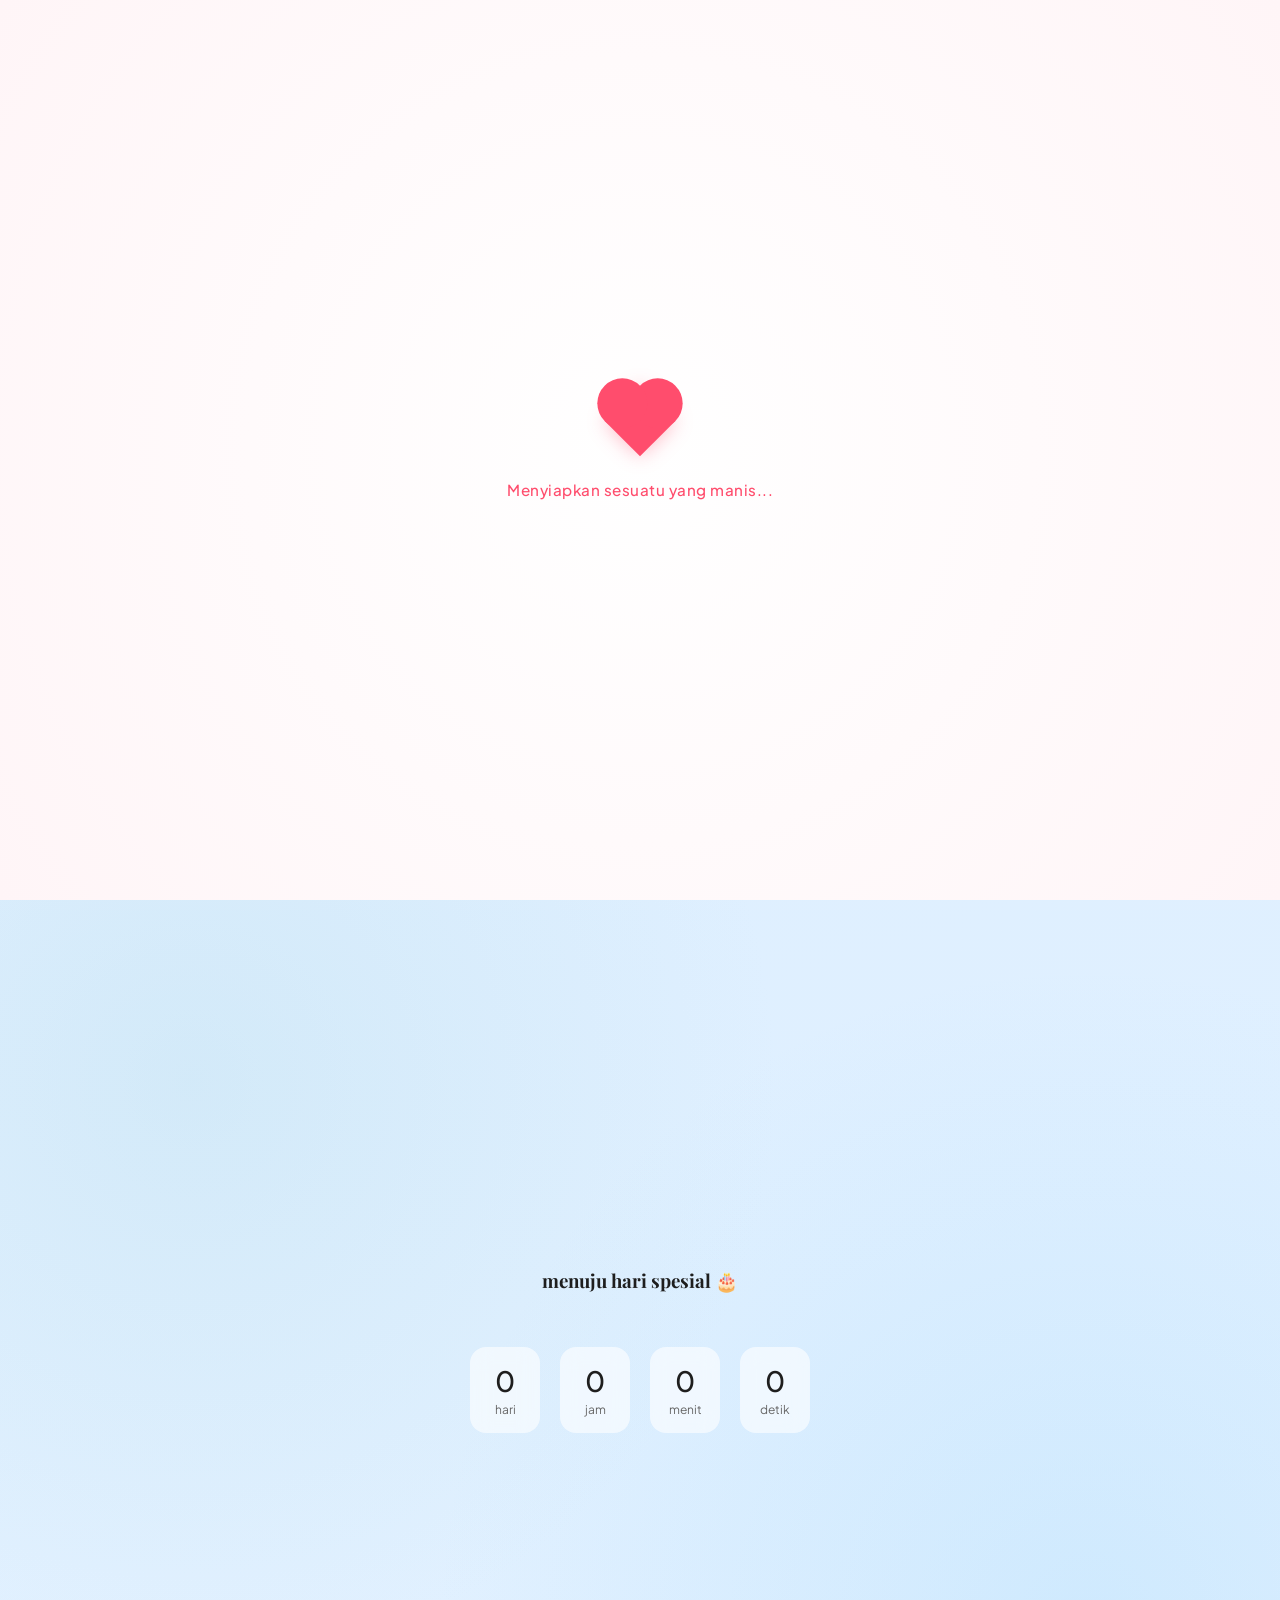
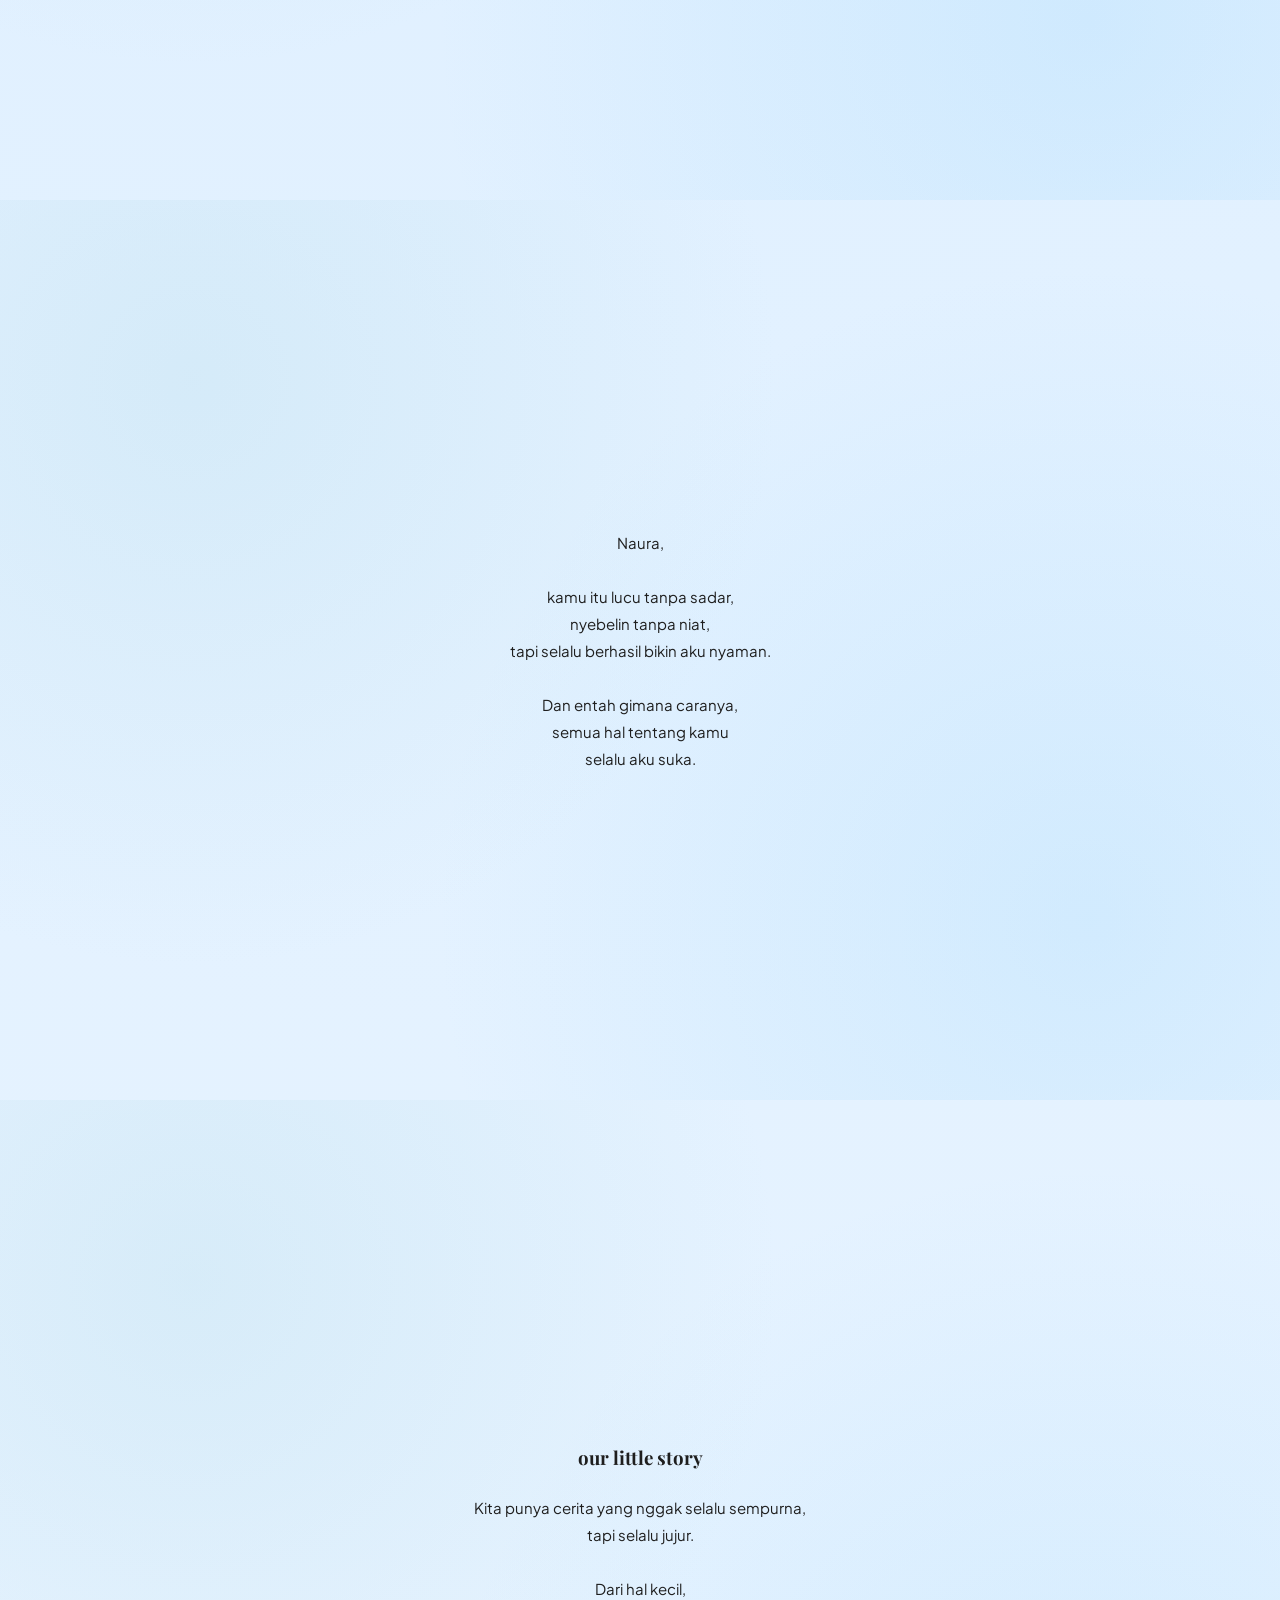
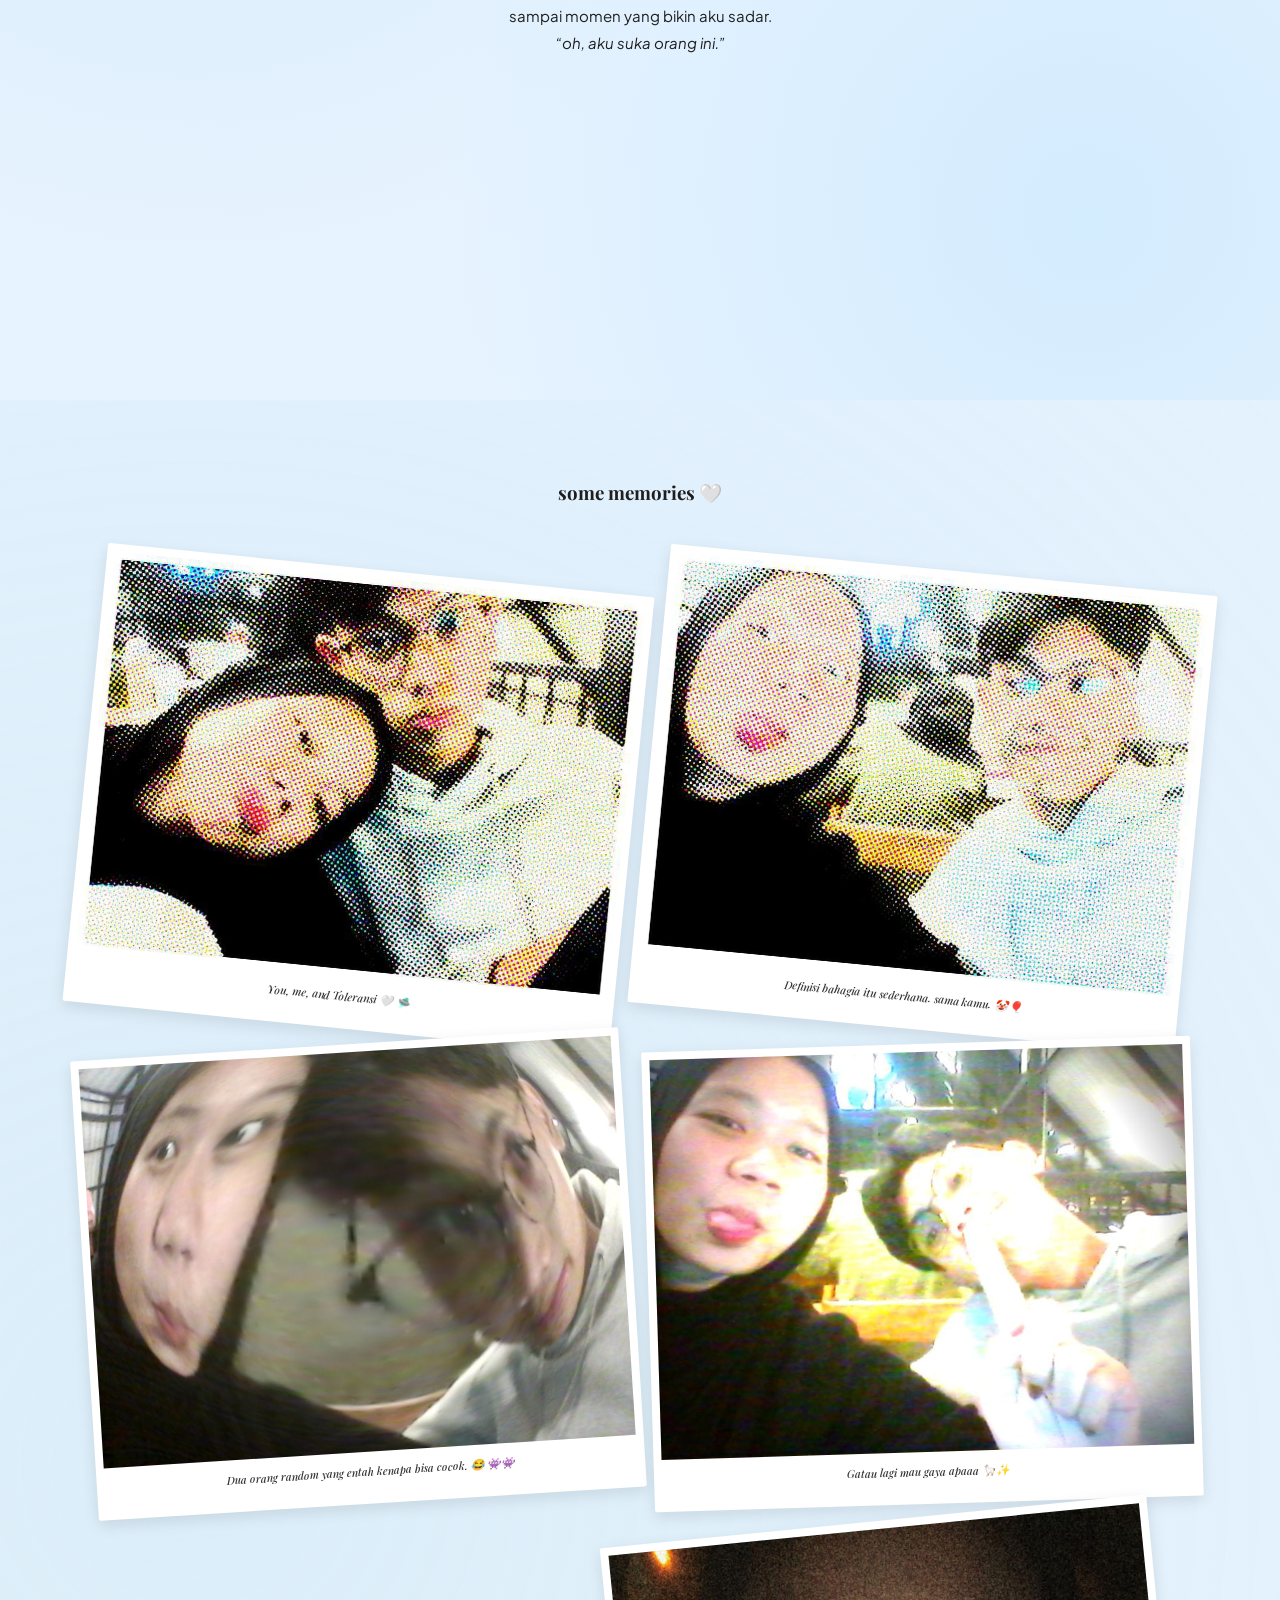
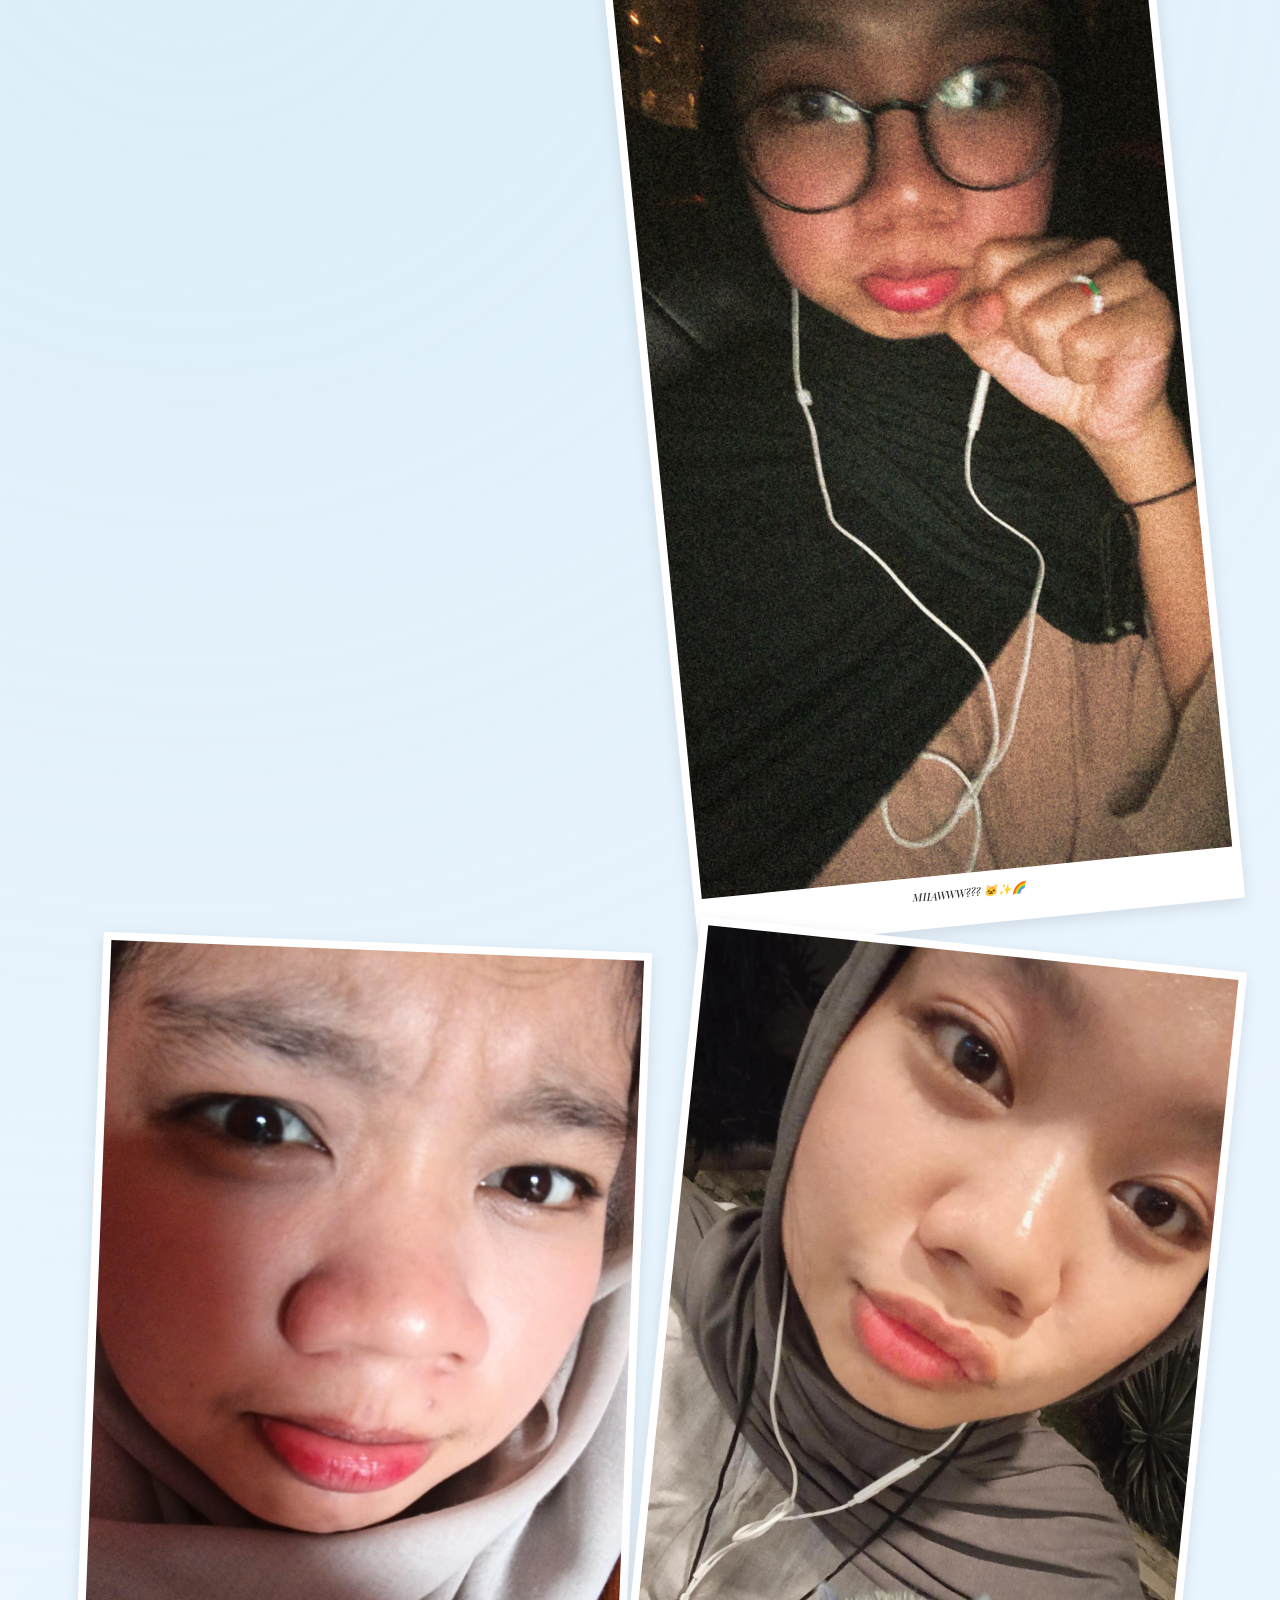
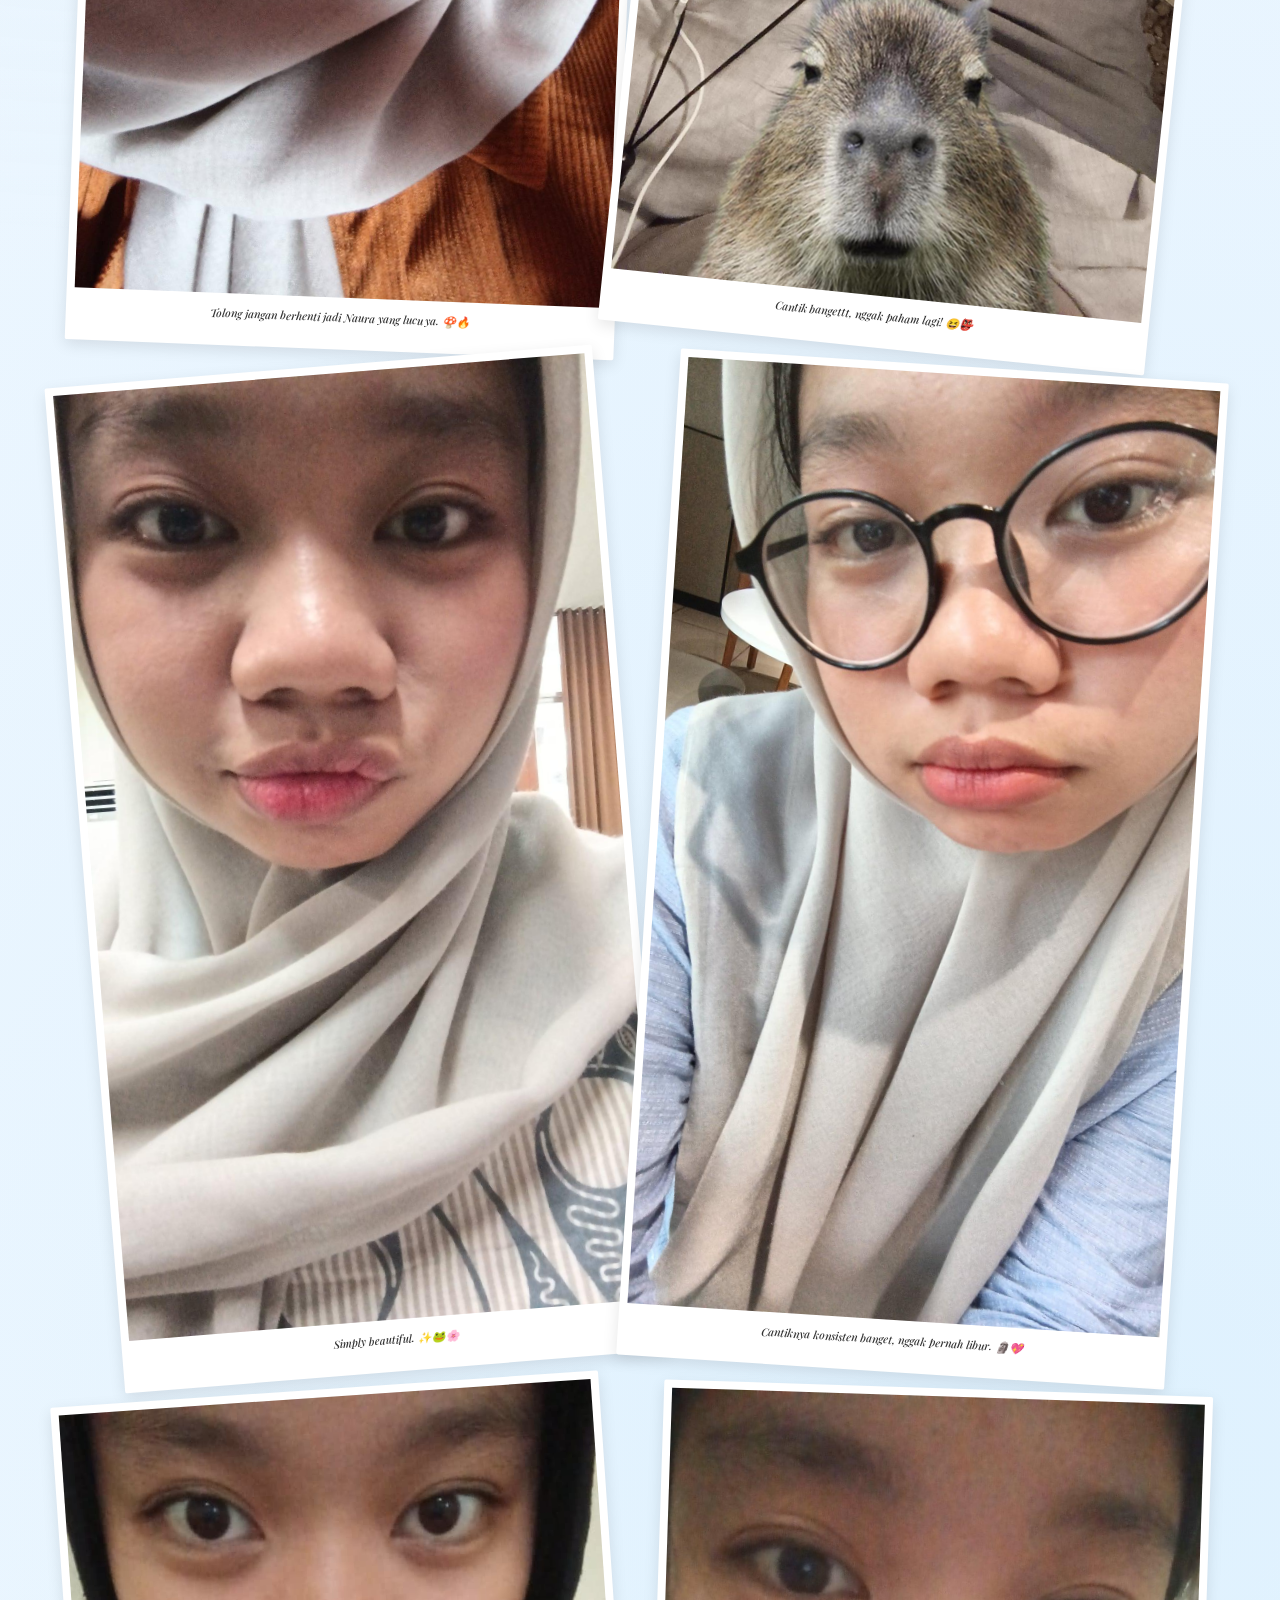
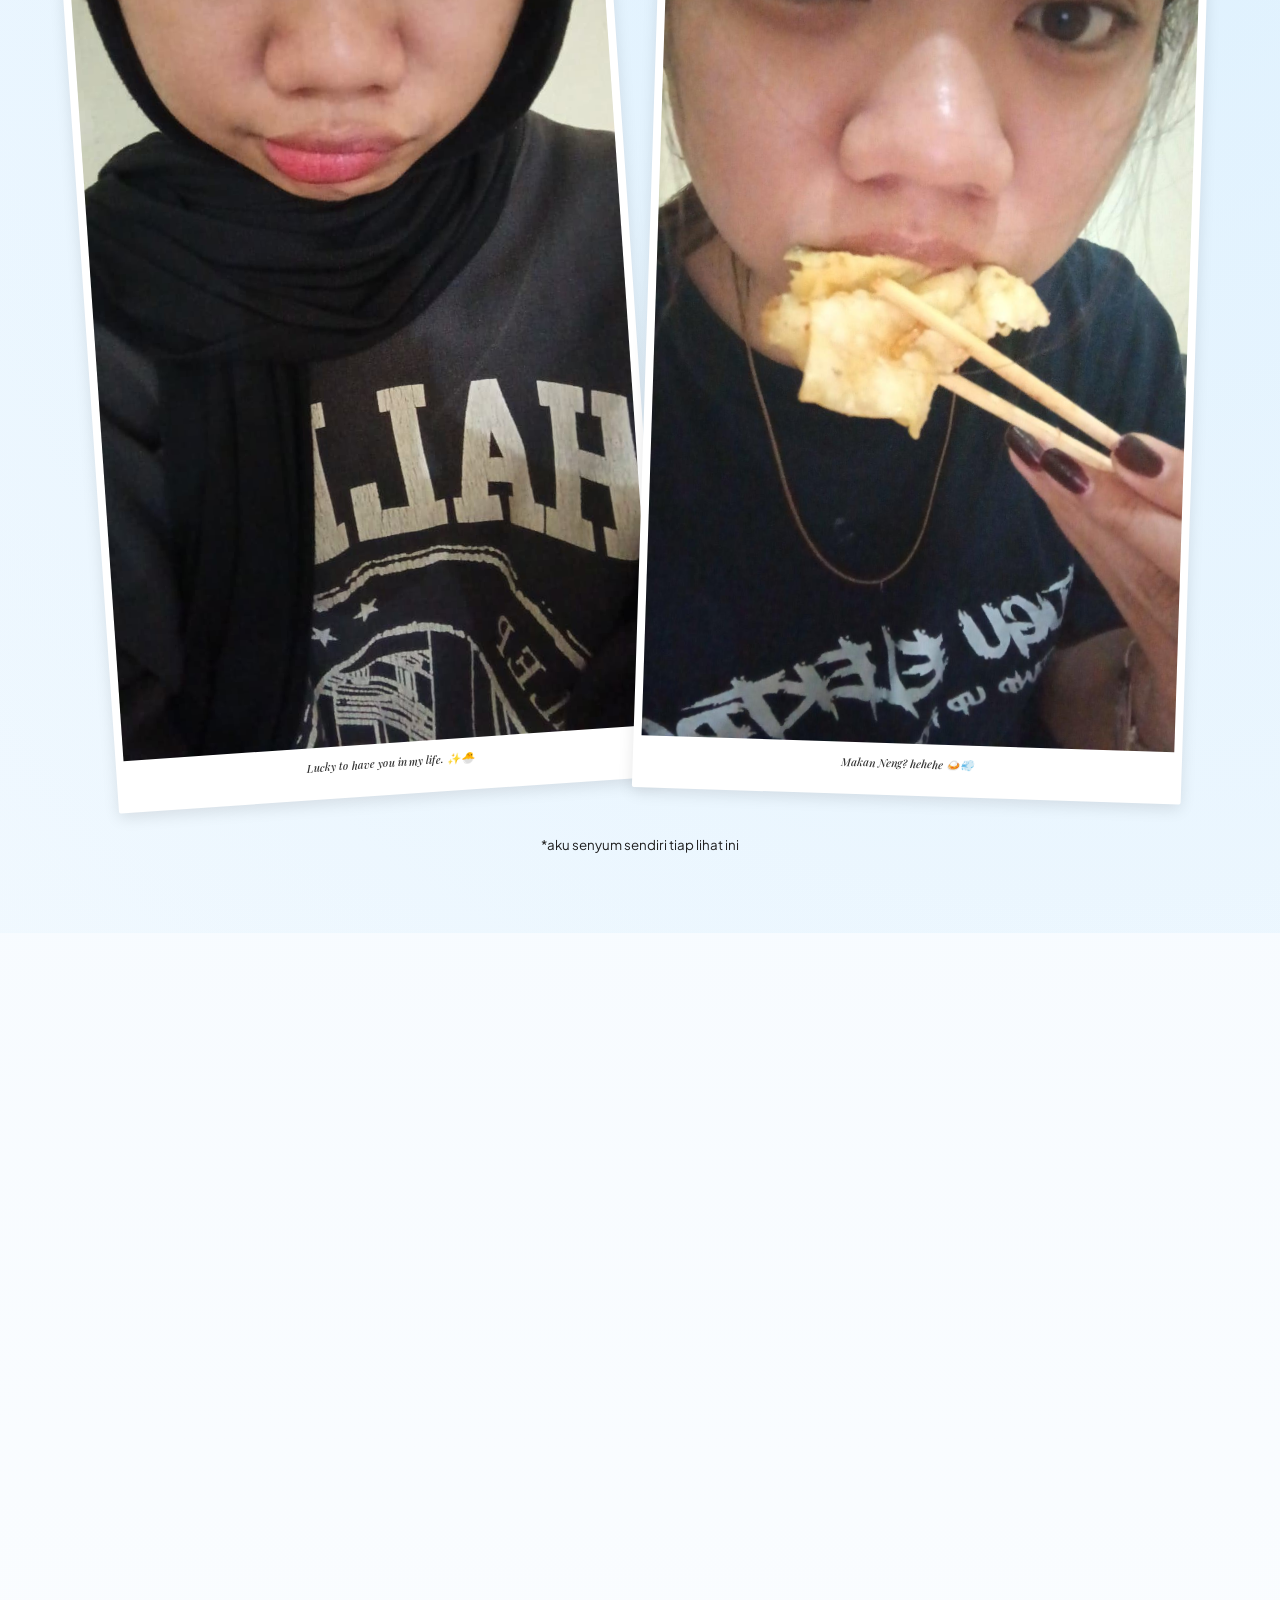
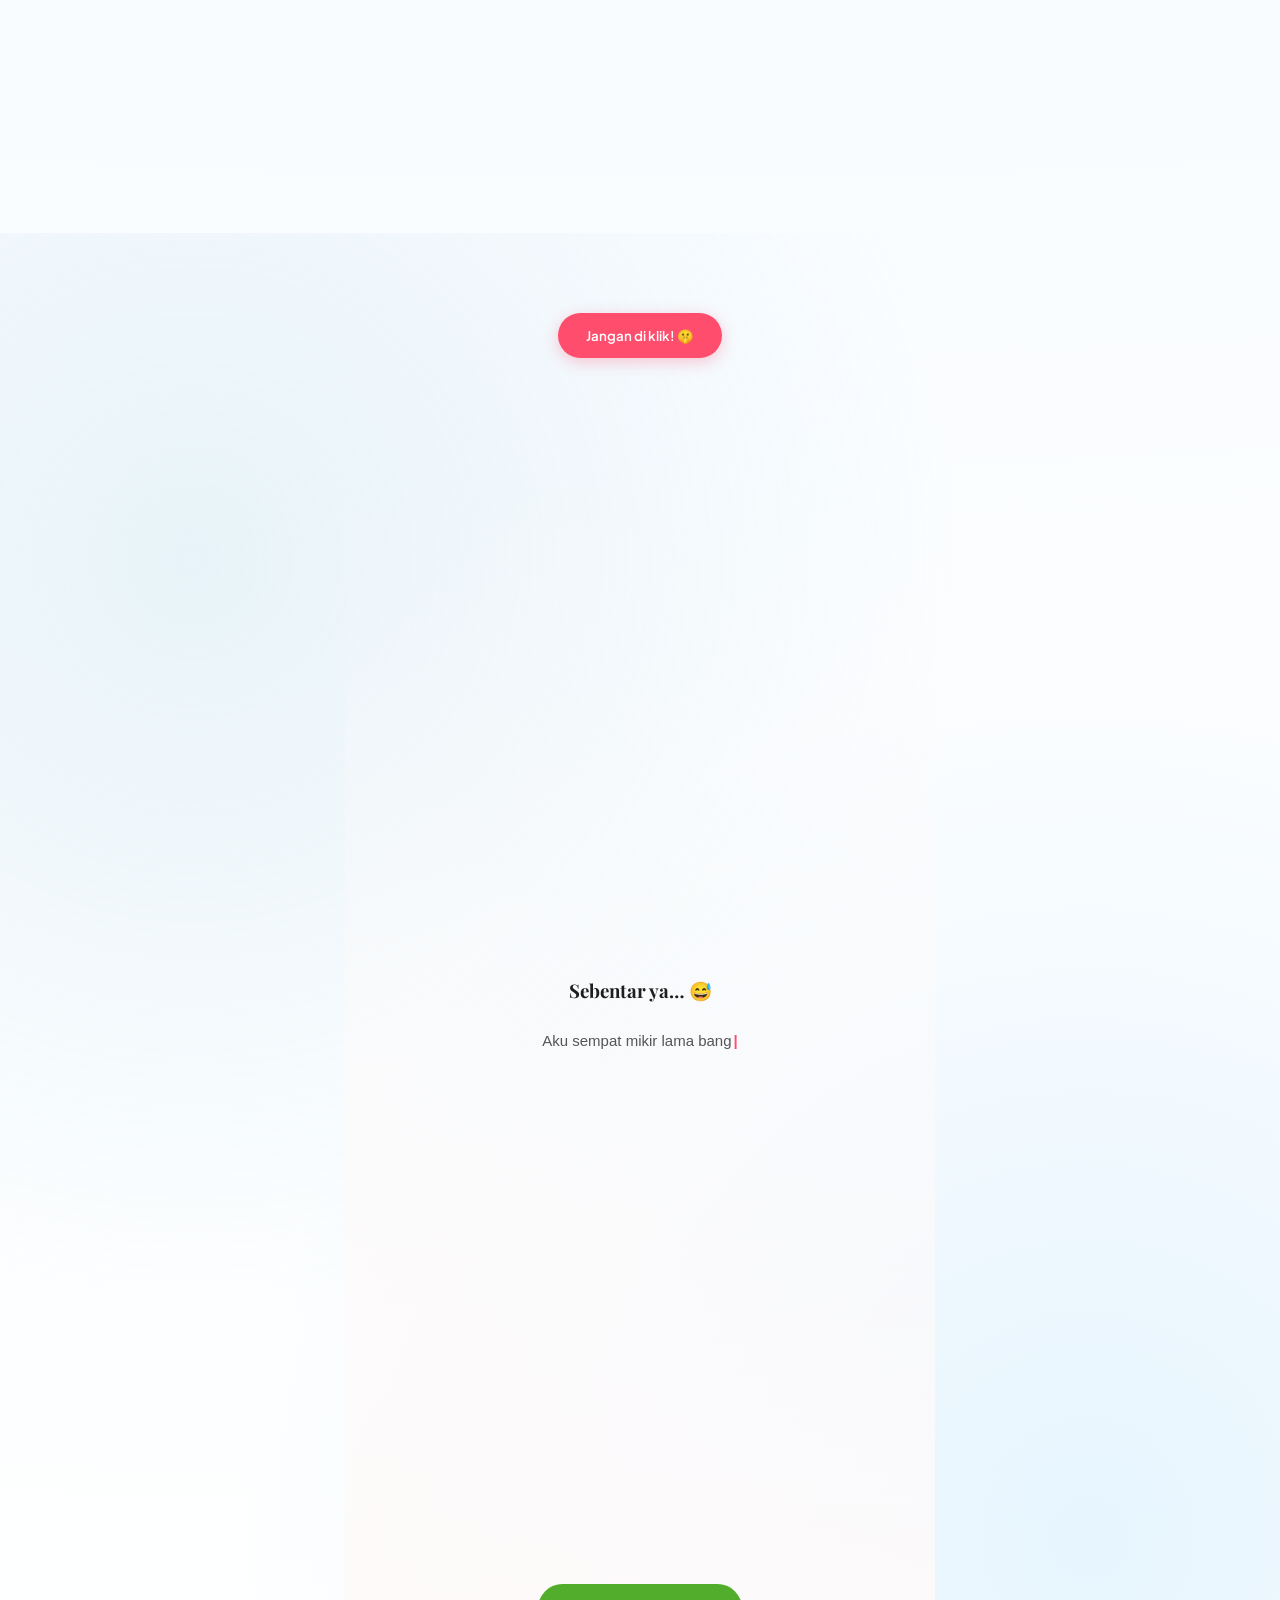
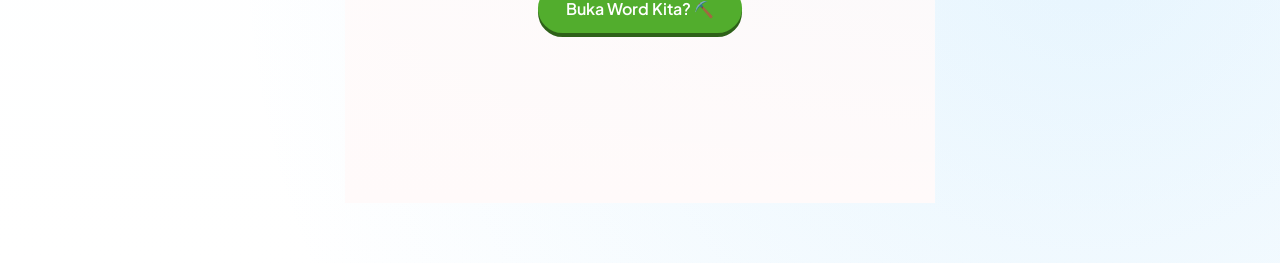
==== index.html @ 945620a3 "fitur tambahan" ====
<!DOCTYPE html>
<html lang="id">
<head>
  <meta charset="UTF-8">
  <meta name="viewport" content="width=device-width, initial-scale=1.0">
  <title>Ini apa Yahhh</title>
  
  <link href="https://fonts.googleapis.com/css2?family=Playfair+Display:wght@500;700&family=Plus+Jakarta+Sans:wght@300;400;500&display=swap" rel="stylesheet">
  
  <link rel="stylesheet" href="style.css">
</head>
<body>

<div id="loader">
  <div class="loader-content">
    <div class="heart-loader"></div>
    <p>Menyiapkan sesuatu yang manis...</p>
  </div>
</div>

  <button id="themeToggle" aria-label="Toggle Dark Mode">🌙</button>

  <div class="floating-bubbles"></div>
  <div class="floating-hearts"></div>

  <section class="section hero fade-up">
    <h1 class="fade-slide">Happy Birthday</h1>
    <h2 class="fade-slide">my favorite person 🎂</h2>
    <button id="startBtn">klik duluu yaa 🐱</button>
  </section>

  <section class="section fade-up">
    <h3>menuju hari spesial 🎂</h3>
    <div id="countdown" aria-live="polite">
      <div><span id="days">0</span><small>hari</small></div>
      <div><span id="hours">0</span><small>jam</small></div>
      <div><span id="minutes">0</span><small>menit</small></div>
      <div><span id="seconds">0</span><small>detik</small></div>
    </div>
  </section>

  <section class="section fade-up">
    <p>
      Naura,<br><br>
      kamu itu lucu tanpa sadar,<br>
      nyebelin tanpa niat,<br>
      tapi selalu berhasil bikin aku nyaman.<br><br>
      Dan entah gimana caranya,<br>
      semua hal tentang kamu<br>
      selalu aku suka.
    </p>
  </section>

  <section class="section fade-up">
    <h3>our little story</h3>
    <p>
      Kita punya cerita yang nggak selalu sempurna,<br>
      tapi selalu jujur.<br><br>
      Dari hal kecil,<br>
      sampai momen yang bikin aku sadar. <br>
      <i>“oh, aku suka orang ini.”</i>
    </p>
  </section>

  <section class="section fade-up">
  <h3>some memories 🤍</h3>
  <div class="gallery">
    <div class="polaroid">
      <img src="assets/photos/1.jpg" alt="Memory 1">
      <span>You, me, and Toleransi 🤍 🛸</span>
    </div>
    <div class="polaroid">
      <img src="assets/photos/2.jpg" alt="Memory 2">
      <span>Definisi bahagia itu sederhana. sama kamu. 🤡🎈</span>
    </div>
    <div class="polaroid">
      <img src="assets/photos/3.jpg" alt="Memory 3">
      <span>Dua orang random yang entah kenapa bisa cocok. 😂 👾👾</span>
    </div>
    <div class="polaroid">
      <img src="assets/photos/4.jpg" alt="Memory 4">
      <span>Gatau lagi mau gaya apaaa 🦙✨</span>
    </div>

    <div class="polaroid">
      <img src="assets/photos/5.jpg" alt="Memory 5">
      <span>Favorite person, favorite place. 😆🤍 🦖💨</span>
    </div>
    <div class="polaroid portrait">
      <img src="assets/photos/6.jpg" alt="Memory 6">
      <span>MIIAWWW??? 🐱✨🌈 </span>
    </div>
    <div class="polaroid portrait">
      <img src="assets/photos/7.jpg" alt="Memory 7">
      <span>Tolong jangan berhenti jadi Naura yang lucu ya. 🍄🔥</span>
    </div>
    <div class="polaroid portrait">
      <img src="assets/photos/8.jpg" alt="Memory 8">
      <span>Cantik bangettt, nggak paham lagi! 😆👺</span>
    </div>

    <div class="polaroid portrait">
      <img src="assets/photos/9.jpg" alt="Memory 9">
      <span>Simply beautiful. ✨🐸🌸</span>
    </div>
    <div class="polaroid portrait">
      <img src="assets/photos/10.jpg" alt="Memory 10">
      <span>Cantiknya konsisten banget, nggak pernah libur. 🗿💖</span>
    </div>
    <div class="polaroid portrait">
      <img src="assets/photos/11.jpg" alt="Memory 11">
      <span>Lucky to have you in my life. ✨🐣</span>
    </div>
    <div class="polaroid portrait">
      <img src="assets/photos/12.jpg" alt="Memory 12">
      <span>Makan Neng? hehehe 🍛💨</span>
    </div>
  </div>
  <small>*aku senyum sendiri tiap lihat ini</small>
</section>

  <section class="section fade-up">
    <p>
      Di ulang tahun kamu ini,<br>
      aku cuma mau bilang:<br><br>
      aku bangga sama kamu.<br>
      sama caramu bertahan,<br>
      sama caramu tumbuh.<br><br>
      semoga hari-hari kamu lebih ringan,<br>
      dan aku masih boleh ada di samping kamu.<br><br>
      Selamat ulang tahun, sayang 🤍
    </p>
  </section>

  <section class="section fade-up" style="text-align: center; padding: 60px 20px;">
  
 <button class="surprise">Jangan di klik! 🤫</button>
  
<div id="surpriseText">
    <h2 class="surprise-title">Review Jujur Tentang Kamu 📝</h2>
    
   <div class="rating-card">
    <div class="rating-item">
        <div class="rating-info"><span>Tingkat Kegemasan</span><span>1000%</span></div>
        <div class="rating-bar"><div class="rating-fill" style="--target-width: 100%;"></div></div>
        <small class="rating-status">Melampaui batas kewajaran! ⚠️</small>
    </div>

    <div class="rating-item">
        <div class="rating-info"><span>Lemah Lembut</span><span>95%</span></div>
        <div class="rating-bar"><div class="rating-fill" style="--target-width: 95%;"></div></div>
        <small class="rating-status">Definisi bidadari, tapi kalau marah jadi singa. 🦁</small>
    </div>

    <div class="rating-item">
        <div class="rating-info"><span>Pengertian & Sabar</span><span>100%</span></div>
        <div class="rating-bar"><div class="rating-fill" style="--target-width: 100%;"></div></div>
        <small class="rating-status">Sabar banget ngadepin aku yang random ini.</small>
    </div>

<div class="rating-item">
    <div class="rating-info"><span>Tingkat Nyebelin</span><span>85%</span></div>
    <div class="rating-bar"><div class="rating-fill" style="--target-width: 85%;"></div></div>
    <small class="rating-status">Tingkat nyebelinnya tinggi, tapi herannya tetep sayang. 🙄</small>
</div>

<div class="rating-item">
    <div class="rating-info"><span>Mandiri</span><span>100%</span></div>
    <div class="rating-bar"><div class="rating-fill" style="--target-width: 100%;"></div></div>
    <small class="rating-status">Hebat banget bisa handle banyak hal sendiri, bangga deh!</small>
</div>

    <div class="rating-item">
        <div class="rating-info"><span>Tingkat Absurd</span><span>88%</span></div>
        <div class="rating-bar"><div class="rating-fill" style="--target-width: 88%; background: linear-gradient(to right, #ffd166, #f78c6c);"></div></div>
        <small class="rating-status">Hanya kita yang paham jokes-nya. 👽</small>
    </div>

    <div class="rating-item">
        <div class="rating-info"><span>Sayang Aku ke Kamu</span><span>Unlimited ♾️</span></div>
        <div class="rating-bar"><div class="rating-fill" style="--target-width: 100%; background: #ff4d6d;"></div></div>
        <small class="rating-status">Tidak bisa dihitung pakai rumus matematika apapun.</small>
    </div>
</div>

    <hr style="border: 0; border-top: 1px dashed #ffcad4; margin: 20px 0;">

<ul class="funny-list">
    <li><span>🫠</span> Tiba-tiba random ngirim pap atau video lucu.</li>
    <li><span>😤</span> Kalau lagi fokus sama sesuatu, dunia serasa milik sendiri.</li>
    <li><span>🌙</span> Pendengar yang baik, bahkan untuk ceritaku yang nggak jelas.</li>
    <li><span>🤡</span> Bilang mau tidur, tapi 1 jam kemudian masih kelihatan online.</li>
    <li><span>🎧</span> Sering dengerin lagu yang sama berulang-ulang sampai bosen.</li>
</ul>

    <p class="footer-note">"Data ini divalidasi oleh detak jantungku sendiri."</p>
</div>

<section class="confess" id="confess">
  <div style="height: 350px;"></div>

  <h3>Sebentar ya… 😅</h3>
  
  <p class="confess-text">Aku sempat mikir lama banget, ini mau aku simpan sendiri aja, atau mending aku jujur sekalian sekarang.</p>
  
  <p class="confess-text">Soalnya kalau dipikir-pikir kita tuh lucu. Udah saling sayang, udah saling perhatian setiap hari, tapi kadang aku masih nanya ke diri sendiri…<br><b>“Sebenarnya kita ini apa sih?”</b> 😂</p>
  
  <p class="confess-text">Jujur, aku nyaman banget sama kamu, Naura. Beneran. Dan kenyamanan ini bukan sesuatu yang pengin aku sembunyiin lagi.</p>
  
  <p class="confess-text">Jadi, di hari yang spesial ini, aku cuma mau bilang kalau aku sayang sama kamu. ✨</p>
  
  <p class="confess-text">Aku nggak minta jawaban sekarang kok. Kalau kamu ngerasa hal yang sama, mungkin kita bisa coba buat jalanin ini lebih jelas. Pelan-pelan aja, yang penting kita sama-sama tahu arahnya ke mana.</p>
  
  <p class="confess-text">Tapi kalau pun belum, nggak apa-apa juga. Setidaknya aku udah merasa lega karena akhirnya bisa jujur sama kamu. 😌</p>
  

  <audio id="music" loop preload="auto">
    <source src="assets/music/sempurna.mp3" type="audio/mpeg">
  </audio>

  <a href="minecraft.html" class="surprise" style="background: #52ad2d; box-shadow: 0 4px 0 #2e6119; text-decoration: none;">
  Buka Word Kita? ⛏️
</a>

  <script src="script.js"></script>
</body>
</html>
---- style.css ----
* {
  margin: 0;
  padding: 0;
  box-sizing: border-box;
}

html {
  scroll-behavior: smooth;
}

body {
  font-family: "Plus Jakarta Sans", sans-serif;
  background: radial-gradient(circle at top, #dceeff, #fff);
  color: #1e1e1e;
  text-align: center;
  overflow-x: hidden;
  transition: background 0.6s, color 0.6s;
}

/* ==========================================================================
   SECTIONS & LAYOUT
   ========================================================================== */

.section {
  min-height: 100vh;
  padding: 80px 20px;
  display: flex;
  flex-direction: column;
  justify-content: center;
  align-items: center;
  position: relative;
  overflow: hidden;
}

.section::before {
  content: "";
  position: absolute;
  inset: 0;
  background: 
    radial-gradient(circle at 15% 20%, rgba(173, 216, 230, 0.25), transparent 45%),
    radial-gradient(circle at 85% 80%, rgba(135, 206, 250, 0.2), transparent 50%);
  z-index: 0;
}

.section > * {
  position: relative;
  z-index: 1;
}

/* ==========================================================================
   HERO SECTION
   ========================================================================== */

.hero::before {
  content: "";
  position: absolute;
  inset: 0;
  background: linear-gradient(120deg, #dceeff, #a0d8ff, #fff, #c4e0ff, #dceeff);
  background-size: 200% 200%;
  z-index: -1;
  animation: smoothGradient 30s ease infinite;
}

@keyframes smoothGradient {
  0%   { background-position: 0% 50%; }
  50%  { background-position: 100% 50%; }
  100% { background-position: 0% 50%; }
}

.hero h1 {
  font-family: "Playfair Display", serif;
  font-size: 48px;
  color: #1e1e1e;
}

.hero h2 {
  font-size: 18px;
  margin: 12px 0 40px;
  color: #555;
}

/* ==========================================================================
   BUTTONS
   ========================================================================== */

/* Pastikan #startBtn dan .surprise memiliki gaya yang persis sama */
#startBtn, .surprise {
  display: flex;
  align-items: center;
  justify-content: center;
  margin: 20px auto;
  padding: 14px 28px;
  border: none;
  border-radius: 999px;
  background: #ff4d6d; /* Warna Pink Cerah */
  color: white;
  font-weight: 600;
  cursor: pointer;
  font-family: "Plus Jakarta Sans", sans-serif;
  box-shadow: 0 4px 15px rgba(255, 77, 109, 0.3);
  animation: pulse 2s infinite; /* Efek berdenyut */
  transition: transform 0.3s cubic-bezier(0.34, 1.56, 0.64, 1),
              box-shadow 0.3s ease, 
              background 0.3s ease;
}

#startBtn:hover, .surprise:hover {
  transform: translateY(-3px) scale(1.05);
  background: #ff335c;
  box-shadow: 0 12px 30px rgba(255, 77, 109, 0.4);
}

#startBtn:active, .surprise:active {
  transform: scale(0.96);
}

@keyframes pulse {
  0% { transform: scale(1); box-shadow: 0 4px 15px rgba(255, 77, 109, 0.3); }
  50% { transform: scale(1.05); box-shadow: 0 4px 25px rgba(255, 77, 109, 0.5); }
  100% { transform: scale(1); box-shadow: 0 4px 15px rgba(255, 77, 109, 0.3); }
}

/* Theme Toggle Specific */
#themeToggle {
  position: fixed;
  top: 20px;
  right: 20px;
  z-index: 9999; /* Pastikan di atas segalanya */
  
  /* Ukuran & Bentuk */
  width: 45px;
  height: 45px;
  border-radius: 50%; /* Membuat bulat sempurna */
  
  /* Tampilan */
  display: flex;
  align-items: center;
  justify-content: center;
  font-size: 20px; /* Ukuran icon dikecilkan sedikit */
  border: none;
  cursor: pointer;
  
  /* Warna */
  background: rgba(255, 255, 255, 0.8);
  color: #1e1e1e;
  backdrop-filter: blur(5px); /* Efek kaca */
  box-shadow: 0 4px 12px rgba(0, 0, 0, 0.1);
  
  /* Animasi */
  transition: all 0.4s cubic-bezier(0.4, 0, 0.2, 1);
}

#themeToggle:hover {
  transform: scale(1.1) rotate(15deg);
  background: #ffffff;
  box-shadow: 0 6px 15px rgba(0, 0, 0, 0.15);
}

/* ==========================================================================
   TYPOGRAPHY
   ========================================================================== */

/* Selector umum untuk semua paragraf di web */
p {
  max-width: 620px;
  margin: 0 auto;
  line-height: 1.8;
  font-size: 15px;
}

h3 {
  font-family: "Playfair Display", serif;
  margin-bottom: 24px;
}

#confess {
  padding: 150px 20px;
  margin-top: 100px;
  min-height: 100vh; /* Tambahkan ini agar fokus 1 layar penuh */
  display: flex;
  flex-direction: column;
  justify-content: center;
  background: linear-gradient(to bottom, transparent, #fffafa);
}

.confess-text {
  min-height: 1.5em; 
  visibility: hidden; 
  max-width: 550px; 
  margin: 0 auto 30px auto; 
  line-height: 1.8; 
  font-family: 'Poppins', sans-serif;
  color: #555;
  text-align: center; /* Tambahkan ini agar teks ngetiknya di tengah */
}

.confess-text.type {
  visibility: visible !important;
}

/* Penekanan pada kalimat penting */
.confess-text b {
  color: #ff4d6d;
  font-size: 1.15rem;
  font-weight: 600;
}

/* ==========================================================================
   GALERI & POLAROID (STABLE VERSION)
   ========================================================================== */
.gallery {
  position: relative;
  z-index: 10;
  display: flex;
  flex-wrap: wrap;
  justify-content: center;
  align-items: flex-start;
  gap: 15px;
  padding: 40px 10px;
  width: 100%;
  box-sizing: border-box;
}

.polaroid {
  position: relative;
  z-index: 11;
  width: 45%; 
  min-width: 140px;
  background: #ffffff;
  padding: 8px 8px 25px 8px;
  border-radius: 2px;
  box-shadow: 0 5px 15px rgba(0,0,0,0.1);
  display: flex;
  flex-direction: column;
  cursor: pointer;
  box-sizing: border-box;

  /* Fitur Animasi Awal */
  opacity: 0;
  transform: translateY(30px) rotate(0deg); 
  transition: transform 0.8s cubic-bezier(0.34, 1.56, 0.64, 1), opacity 0.8s ease;
}

.polaroid.show {
  opacity: 1 !important;
  transform: translateY(0) rotate(var(--rotation, 0deg)) !important;
}
.polaroid.show:hover {
  transform: scale(1.1) rotate(0deg) translateY(-15px) !important;
  z-index: 500 !important;
  box-shadow: 0 20px 40px rgba(0,0,0,0.3) !important;
}

.polaroid img {
  width: 100%;
  height: auto;
  display: block;
  object-fit: cover;
  background-color: #f5f5f5;
  aspect-ratio: 4 / 3; /* Default untuk foto 1-5 */
}

/* Khusus Foto 6-12 (Pastikan di HTML: class="polaroid portrait") */
.polaroid.portrait img {
  aspect-ratio: 9 / 16;
  object-position: top;
}

.polaroid span {
  display: block;
  /* Font puitis/tangan */
  font-family: 'Playfair Display', serif; 
  font-style: italic;
  font-weight: 500;
  font-size: 11px;
  line-height: 1.4;
  margin-top: 12px;
  color: #333;
  text-align: center;
  /* Mencegah teks terlalu mepet ke pinggir kertas */
  padding: 0 5px; 
}


/* ==========================================================================
   DARK MODE POLAROID
   ========================================================================== */
body.dark .polaroid {
  background: #f1ece7;
}

body.dark .polaroid span {
  color: #121212;
}
/* ==========================================================================
   COUNTDOWN & SURPRISE
   ========================================================================== */

#countdown {
  display: flex;
  gap: 20px;
  margin-top: 30px;
}

#countdown div {
  background: rgba(255, 255, 255, 0.6);
  backdrop-filter: blur(10px);
  padding: 16px 18px;
  border-radius: 16px;
  min-width: 70px;
}

#countdown span {
  font-size: 28px;
  font-weight: 500;
}

#countdown small {
  display: block;
  font-size: 12px;
  color: #666;
  margin-top: 4px;
}

#surpriseText {
  opacity: 0;
  transform: translateY(20px);
  transition: all 0.8s ease;
  margin-top: 16px;
  pointer-events: none;
}

#surpriseText.show {
  opacity: 1;
  transform: translateY(0);
  pointer-events: auto;
}

/* ==========================================================================
   ANIMATIONS & DECORATIONS
   ========================================================================== */

.floating-hearts, 
.floating-bubbles {
  position: fixed;
  inset: 0;
  pointer-events: none;
  overflow: visible;
  z-index: 50;
}

.heart {
  position: absolute;
  font-size: 14px;
  opacity: 0.35;
  animation: floatUp linear infinite;
  color: #a0d8ff;
}

.bubble {
  position: absolute;
  border-radius: 50%;
  opacity: 0.25;
  background: rgba(173, 216, 230, 0.4);
  animation: floatUp linear infinite;
}

@keyframes floatUp {
  from {
    transform: translateY(110vh) scale(1);
    opacity: 0;
  }
  10% {
    opacity: 0.35;
  }
  to {
    transform: translateY(-10vh) scale(1.2);
    opacity: 0;
  }
}

.section.fade-up {
  opacity: 0;
  transform: translateY(40px);
  transition: opacity 1s ease, transform 1s ease;
}

.section.fade-up.show {
  opacity: 1;
  transform: translateY(0);
}

.fade-slide {
  opacity: 0;
  transform: translateY(30px);
  transition: opacity 1s ease, transform 1s ease;
}

.fade-slide.show {
  opacity: 1;
  transform: translateY(0);
}

/* ==========================================================================
   DARK MODE
   ========================================================================== */

body.dark {
  background: #121212;
  color: #f1ece7;
}

body.dark #themeToggle {
  background: rgba(42, 42, 42, 0.8);
  color: #f1ece7;
  box-shadow: 0 4px 12px rgba(0, 0, 0, 0.5);
}
body.dark .section {
  background: transparent;
}

body.dark p, 
body.dark h1, 
body.dark h2, 
body.dark h3 {
  color: #f1ece7;
}

body.dark small {
  color: #b5b5b5;
}

body.dark .hero::before {
  background: linear-gradient(120deg, #1a1a1a, #2a2a2a, #121212, #2a2a2a, #1a1a1a);
  background-size: 200% 200%;
  animation: smoothGradient 30s ease infinite;
}

body.dark .gallery img {
  filter: brightness(0.9);
}

.lightbox img {
  max-width: 90%; 
  max-height: 85vh; /* Biar foto panjang gak kepotong di bawah layar HP */
  object-fit: contain; /* Biar seluruh foto Naura kelihatan utuh */
  border: 4px solid white; /* Frame putih biar makin estetik */
  box-shadow: 0 0 20px rgba(0,0,0,0.5);
  border-radius: 4px; /* Sudut foto sedikit halus */
}

.lightbox {
  position: fixed;
  top: 0;
  left: 0;
  width: 100%;
  height: 100%;
  background: rgba(0, 0, 0, 0.9); /* Latar belakang hitam transparan */
  display: flex;
  justify-content: center;
  align-items: center;
  z-index: 99999; /* Biar di depan semua elemen hati/gelembung */
}

@keyframes fall {
    0% {
        transform: translateY(0) rotate(0deg);
        opacity: 1;
    }
    100% {
        transform: translateY(110vh) rotate(360deg);
        opacity: 0.5;
    }
}

.falling-emoji {
    position: fixed;
    top: -50px;
    z-index: 9999;
    pointer-events: none;
    user-select: none;
    animation: fall linear forwards;
}

/* ==========================================================================
   SURPRISE SECTION POLISH (RATING & LIST)
   ========================================================================== */

#surpriseText {
    display: none; 
    opacity: 0;
    transition: opacity 1.5s ease;
    padding: 30px 20px;
    max-width: 450px; /* Sedikit lebih ramping agar estetik */
    margin: 40px auto;
    background: rgba(255, 255, 255, 0.8);
    backdrop-filter: blur(10px);
    border-radius: 24px;
    border: 1px solid rgba(255, 133, 161, 0.2);
    box-shadow: 0 20px 40px rgba(0, 0, 0, 0.05);
}

.surprise-title {
    font-family: 'Playfair Display', serif;
    color: #ff4d6d;
    font-size: 1.6rem;
    margin-bottom: 25px;
}

/* Container Rating Progres Bar */
.rating-card {
    text-align: left;
    margin-bottom: 30px;
}

.rating-item {
    margin-bottom: 18px;
}

.rating-info {
    display: flex;
    justify-content: space-between;
    font-size: 0.9rem;
    font-weight: 600;
    color: #444;
    margin-bottom: 6px;
}

.rating-bar {
    background: #eee;
    height: 8px;
    border-radius: 10px;
    overflow: hidden;
}

/* Letakkan di bawah .rating-bar di file CSS kamu */
.rating-status {
    display: block;
    text-align: left;
    font-size: 0.75rem;
    color: #888;
    margin-top: 5px;
    margin-bottom: 10px;
    font-style: italic;
    opacity: 0; /* Mulai dari sembunyi */
    transform: translateX(-10px);
    transition: all 0.8s ease;
}

/* Munculkan status saat container reveal aktif */
#surpriseText.reveal .rating-status {
    opacity: 1;
    transform: translateX(0);
    transition-delay: 1.2s; /* Muncul setelah bar jalan */
}

/* Warna khusus untuk bar Absurd agar beda sendiri */
.rating-item:nth-child(odd) .rating-fill {
    background: linear-gradient(to right, #ff85a1, #ff4d6d);
}

.rating-fill {
    background: linear-gradient(to right, #a0d8ff, #ff85a1);
    height: 100%;
    border-radius: 10px;
    transition: width 2s ease-out; /* Animasi bar jalan */
}

/* List Dosa / Hal Lucu */
.funny-list {
    padding: 0;
    list-style-type: none;
    text-align: left;
}

.funny-list li {
    margin-bottom: 12px;
    padding: 14px 18px;
    background: white;
    border-radius: 16px;
    font-size: 0.9rem;
    color: #555;
    display: flex;
    align-items: center;
    gap: 12px;
    box-shadow: 0 4px 10px rgba(0,0,0,0.02);
    border: 1px solid #fef0f2;
}

.funny-list li span {
    font-size: 1.2rem;
}

.footer-note {
    font-size: 0.8rem;
    color: #999;
    font-style: italic;
    margin-top: 25px;
}

/* ==========================================================================
   STAGGERED ANIMATION (EFEK MUNCUL BERGANTIAN)
   ========================================================================== */

/* State Awal: Sembunyi dan sedikit turun */
.surprise-title, 
.rating-item, 
.funny-list li, 
.footer-note {
    opacity: 0;
    transform: translateY(20px);
    transition: all 0.6s cubic-bezier(0.175, 0.885, 0.32, 1.275);
}

/* State Aktif: Muncul saat class .reveal ditambahkan */
#surpriseText.reveal .surprise-title,
#surpriseText.reveal .rating-item,
#surpriseText.reveal .funny-list li,
#surpriseText.reveal .footer-note {
    opacity: 1;
    transform: translateY(0);
}

/* Atur Jeda Waktu (Delay) untuk 7 poin Rating */
#surpriseText.reveal .surprise-title { transition-delay: 0.2s; }
#surpriseText.reveal .rating-item:nth-child(1) { transition-delay: 0.4s; }
#surpriseText.reveal .rating-item:nth-child(2) { transition-delay: 0.6s; }
#surpriseText.reveal .rating-item:nth-child(3) { transition-delay: 0.8s; }
#surpriseText.reveal .rating-item:nth-child(4) { transition-delay: 1.0s; }
#surpriseText.reveal .rating-item:nth-child(5) { transition-delay: 1.2s; }
#surpriseText.reveal .rating-item:nth-child(6) { transition-delay: 1.4s; }
#surpriseText.reveal .rating-item:nth-child(7) { transition-delay: 1.6s; }

/* Status muncul setelah bar-nya selesai jalan sedikit */
#surpriseText.reveal .rating-status { transition-delay: 1.8s; }

/* Jeda untuk Funny List (List Dosa) */
#surpriseText.reveal .funny-list li:nth-child(1) { transition-delay: 2.1s; }
#surpriseText.reveal .funny-list li:nth-child(2) { transition-delay: 2.3s; }
#surpriseText.reveal .funny-list li:nth-child(3) { transition-delay: 2.5s; }
#surpriseText.reveal .funny-list li:nth-child(4) { transition-delay: 2.7s; }
#surpriseText.reveal .funny-list li:nth-child(5) { transition-delay: 2.9s; }
#surpriseText.reveal .footer-note { transition-delay: 3.3s; }

/* Reset Progress Bar agar jalan dari nol */
.rating-fill {
    width: 0 !important; /* Mulai dari 0 */
    transition: width 2s cubic-bezier(0.1, 0.5, 0.1, 1);
}

#surpriseText.reveal .rating-fill {
    /* Lebar otomatis diambil dari style inline di HTML */
    width: var(--target-width) !important; 
    transition: width 2s cubic-bezier(0.1, 0.5, 0.1, 1);
    transition-delay: 1.1s;
}

#surpriseText, #confess {
    position: relative;
    z-index: 100; /* Lebih tinggi dari floating elements */
}

/* ==========================================================================
   LOADER & MISC FIXES
   ========================================================================== */

/* Efek Menghilang untuk Loader */
#loader.fade-out {
  opacity: 0;
  visibility: hidden;
  transition: opacity 0.8s ease, visibility 0.8s;
}

/* Pastikan polaroid benar-benar muncul saat class .show aktif */
.polaroid.show {
  opacity: 1 !important;
  transform: translateY(0) rotate(var(--rotation, 0deg)) !important;
}

/* Memastikan elemen lightbox berada di lapisan paling atas */
.lightbox {
  z-index: 100000;
}

#loader {
  position: fixed;
  inset: 0;
  width: 100%;
  height: 100vh;
  /* Background gradient lembut agar tidak kaku */
  background: radial-gradient(circle, #ffffff, #fff5f7); 
  display: flex;
  justify-content: center;
  align-items: center;
  z-index: 999999;
  /* Transisi menghilang yang lebih halus */
  transition: all 1s cubic-bezier(0.65, 0, 0.35, 1);
}

.loader-content {
  display: flex;
  flex-direction: column;
  align-items: center;
}

.heart-loader {
  width: 50px;
  height: 50px;
  background-color: #ff4d6d;
  position: relative;
  transform: rotate(45deg);
  animation: pulse-loader 1.2s infinite ease-in-out;
  box-shadow: 0 0 20px rgba(255, 77, 109, 0.4);
}

.heart-loader::before, .heart-loader::after {
  content: "";
  width: 50px;
  height: 50px;
  background-color: #ff4d6d;
  border-radius: 50%;
  position: absolute;
}

.heart-loader::before { top: -25px; left: 0; }
.heart-loader::after { left: -25px; top: 0; }

#loader p {
  margin-top: 30px;
  font-family: 'Plus Jakarta Sans', sans-serif;
  font-size: 0.95rem;
  color: #ff4d6d;
  font-weight: 500;
  letter-spacing: 0.5px;
  /* Efek transisi saat teks berganti */
  transition: opacity 0.5s ease;
}

/* Efek zoom-out saat loading selesai */
#loader.fade-out {
  opacity: 0;
  transform: scale(1.1);
  visibility: hidden;
}

@keyframes pulse-loader {
  0% { transform: rotate(45deg) scale(0.8); }
  50% { transform: rotate(45deg) scale(1.1); }
  100% { transform: rotate(45deg) scale(0.8); }
}

/* Efek Cursor Berkedip */
.type::after {
  content: "|";
  margin-left: 2px;
  color: #ff4d6d;
  font-weight: bold;
  animation: blink 0.8s step-end infinite;
}

@keyframes blink {
  from, to { opacity: 1; }
  50% { opacity: 0; }
}

/* Hilangkan cursor saat ngetik selesai */
.confess-text:not(.type)::after {
  display: none;
}
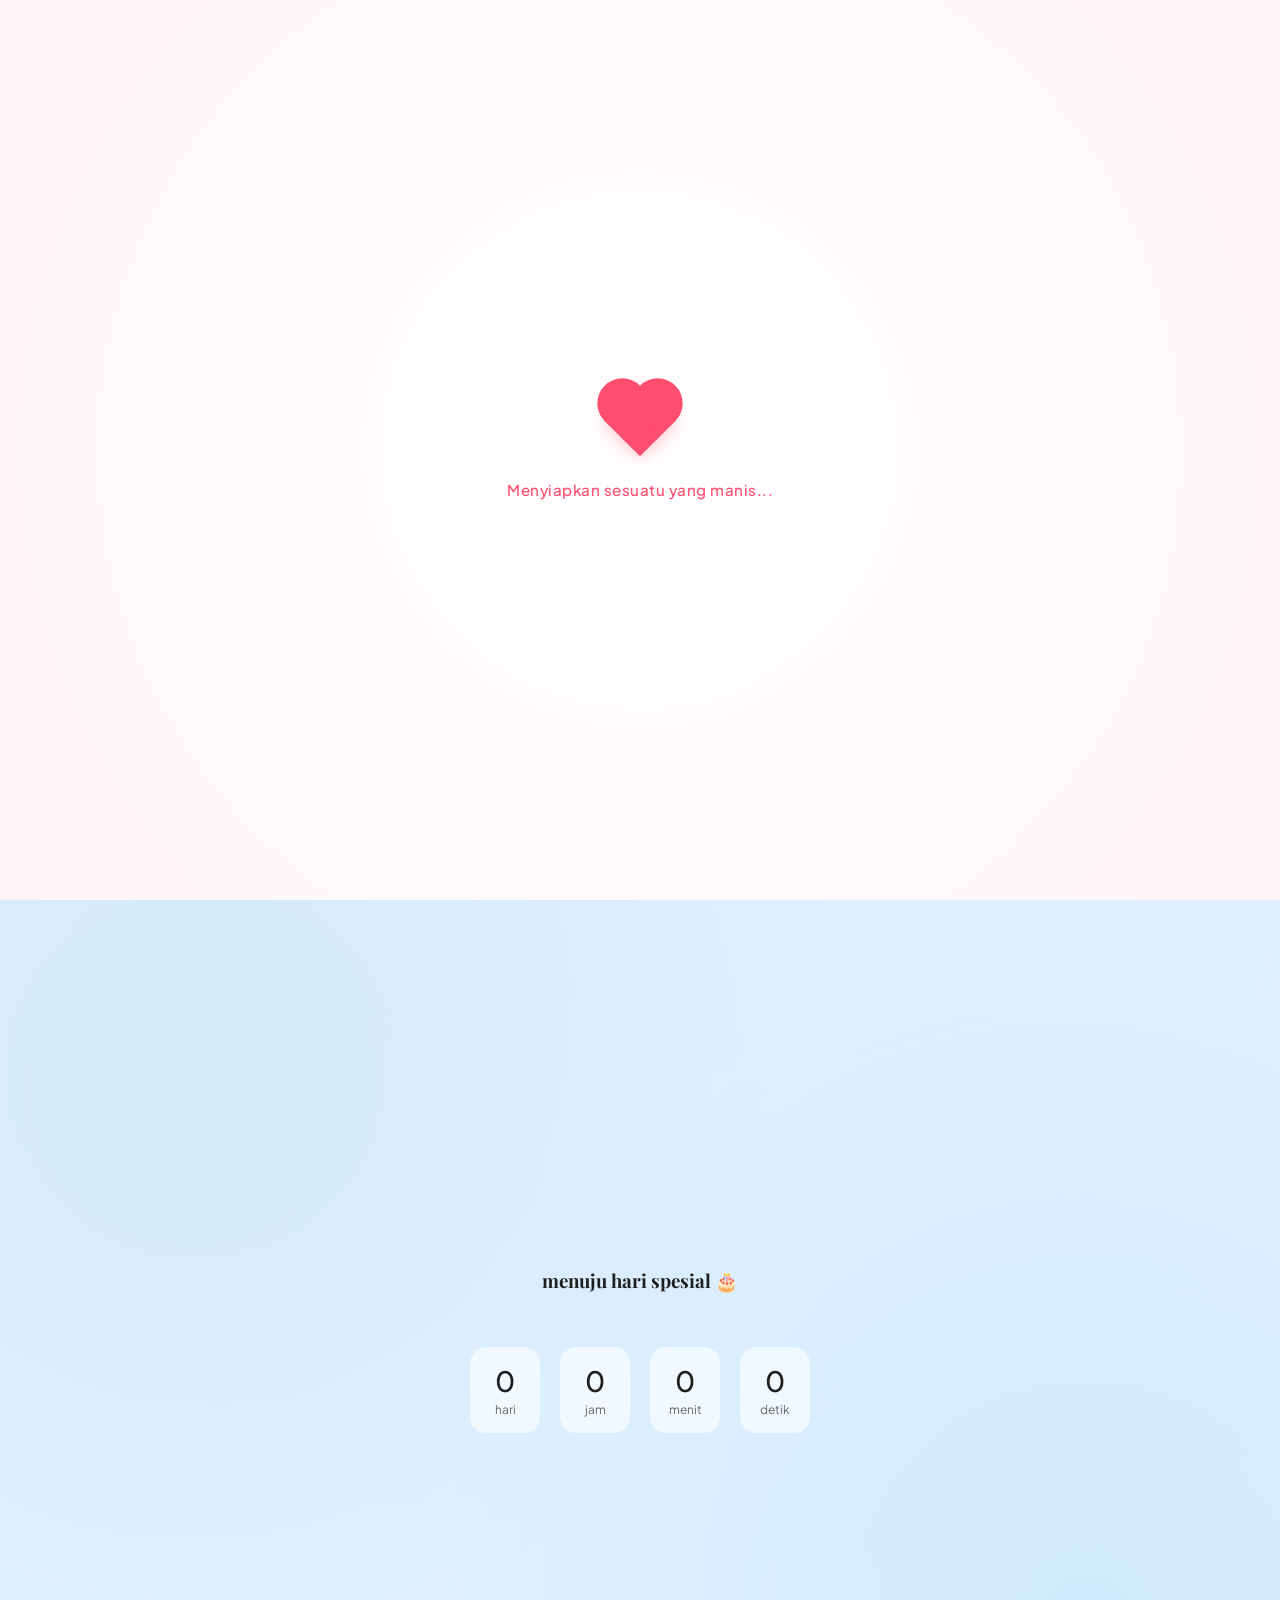
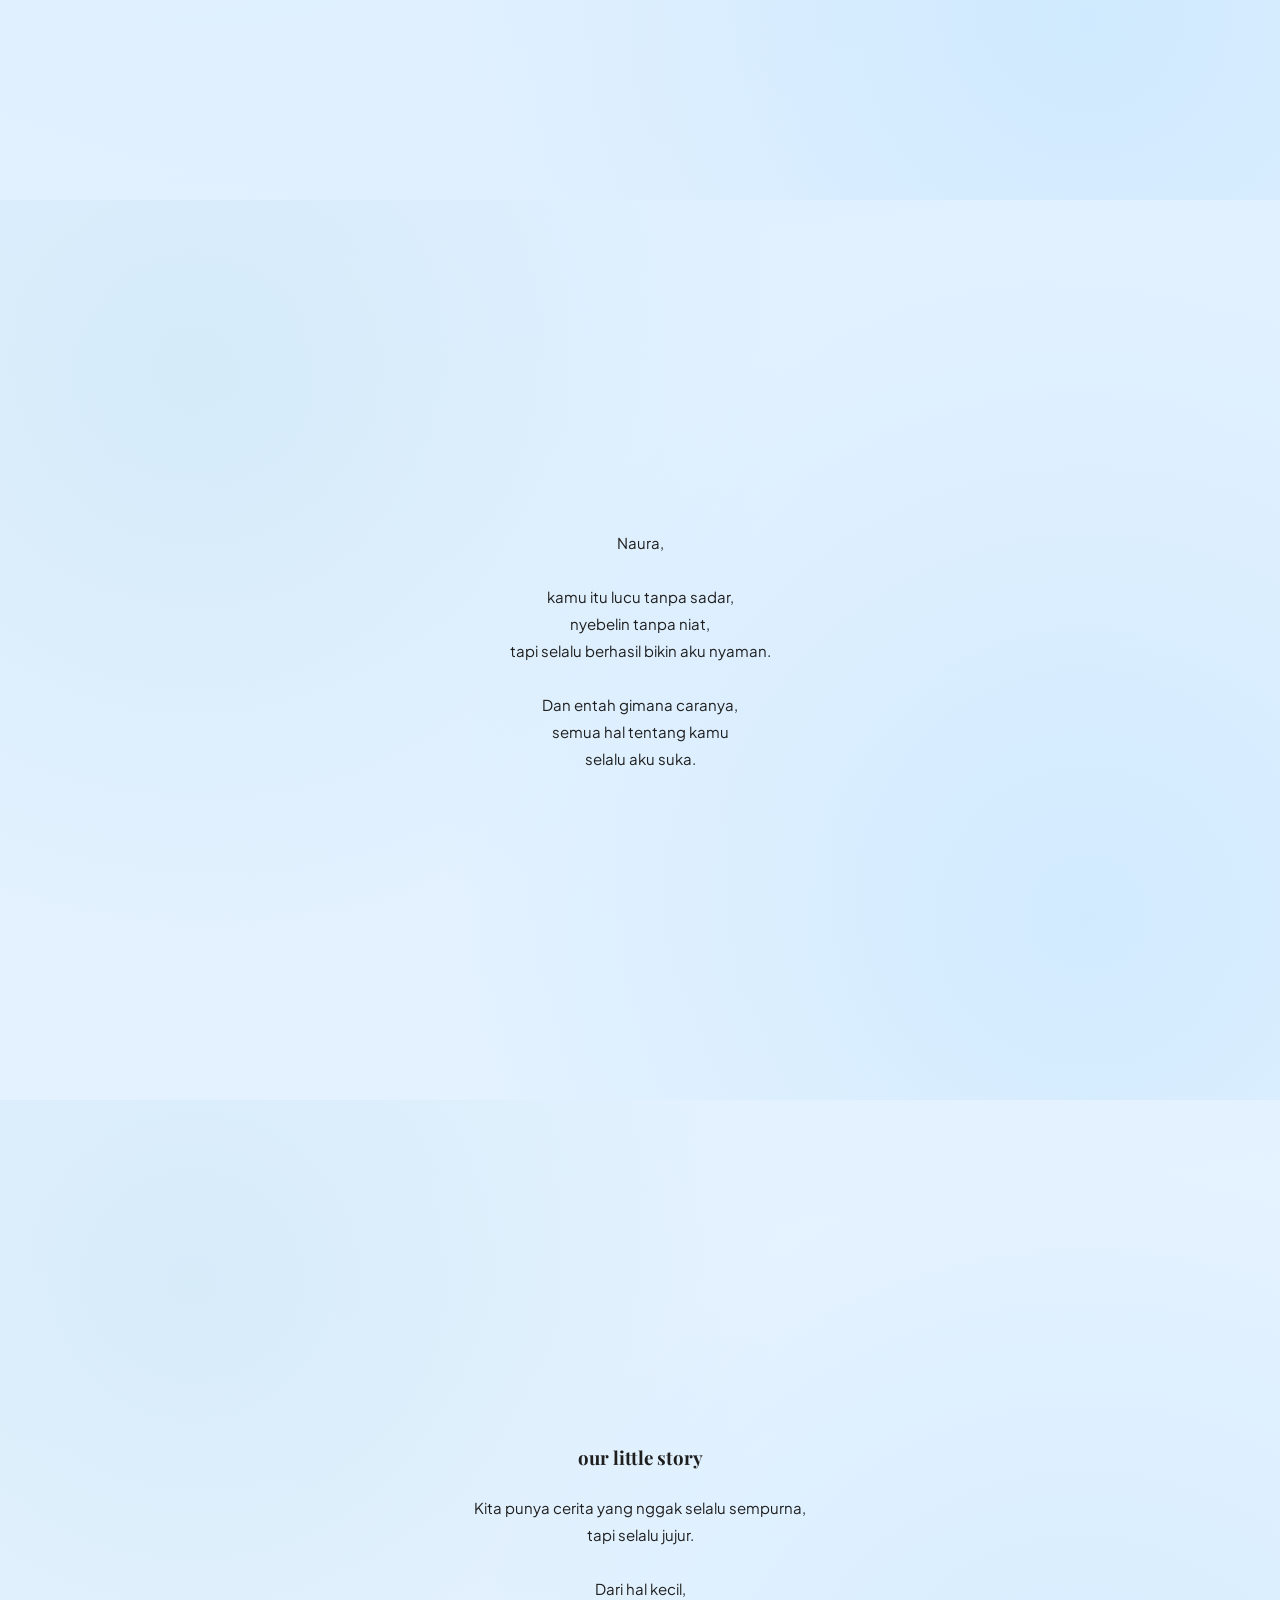
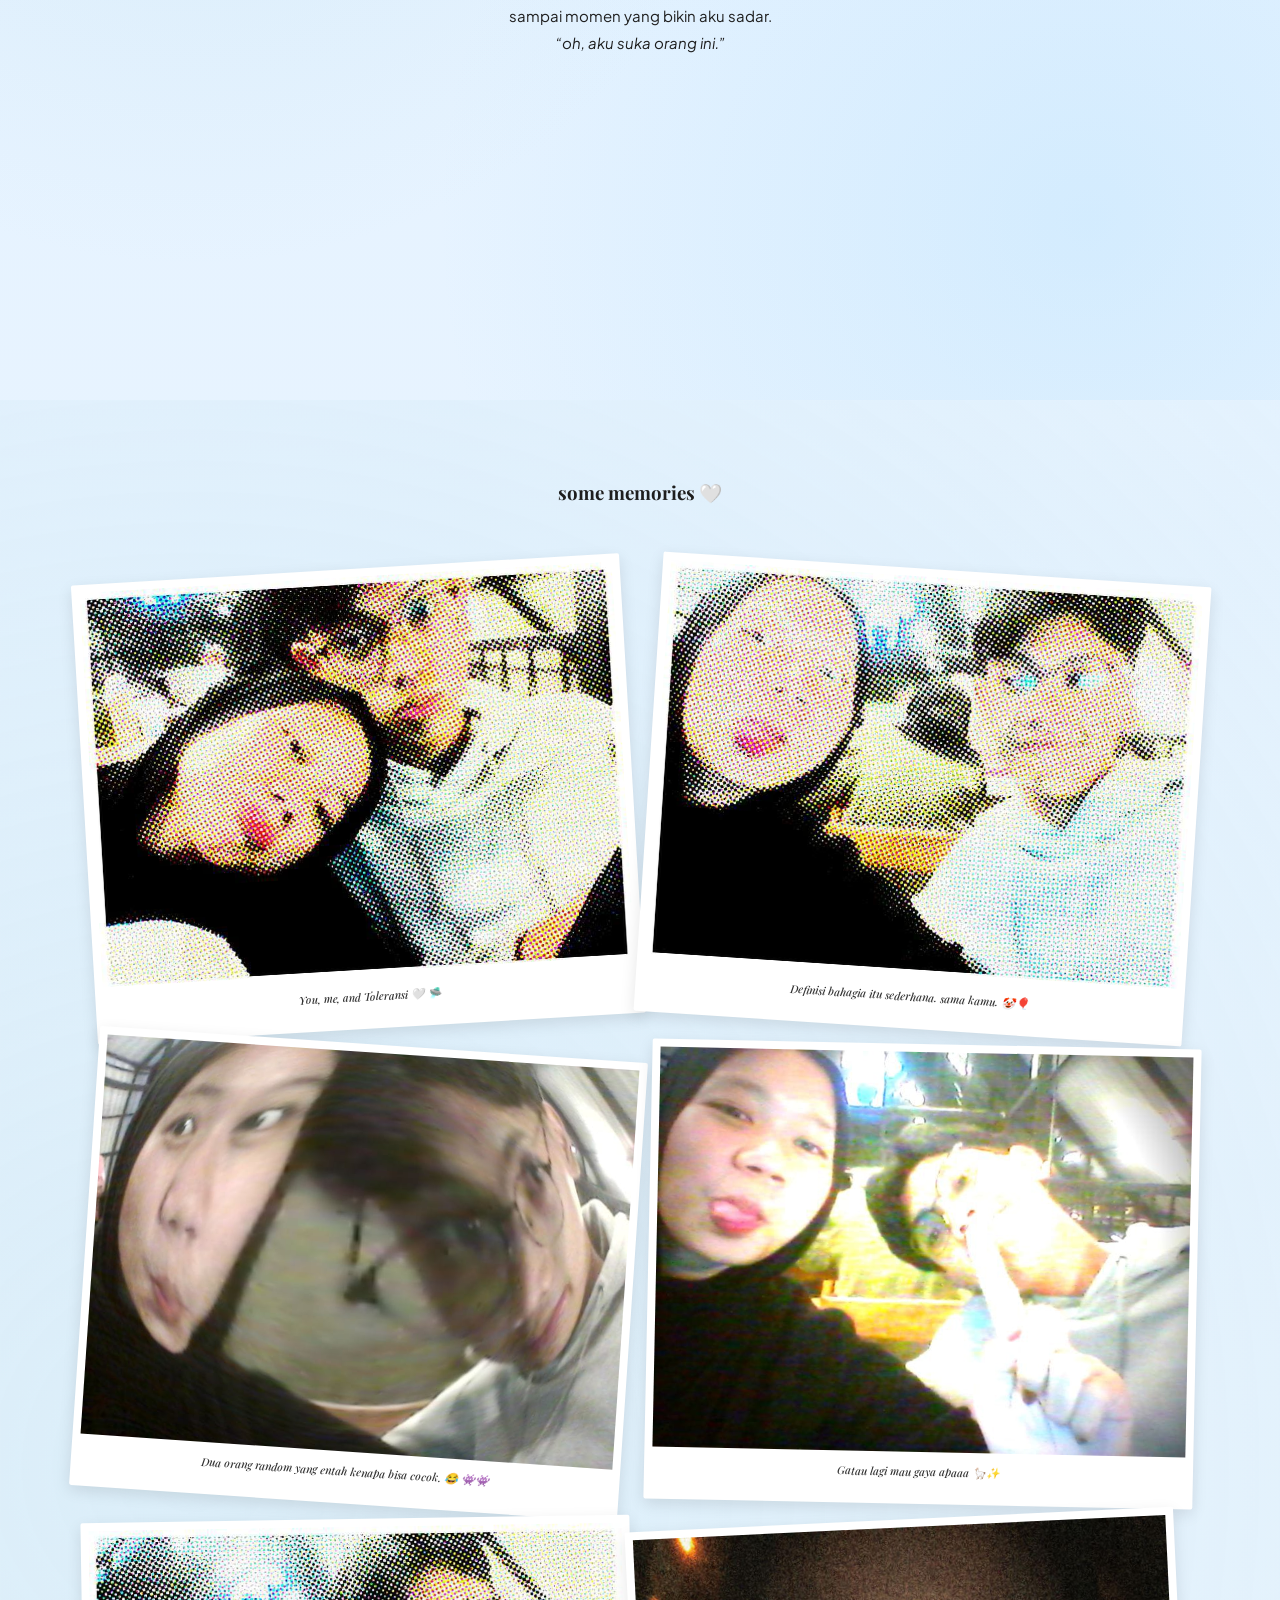
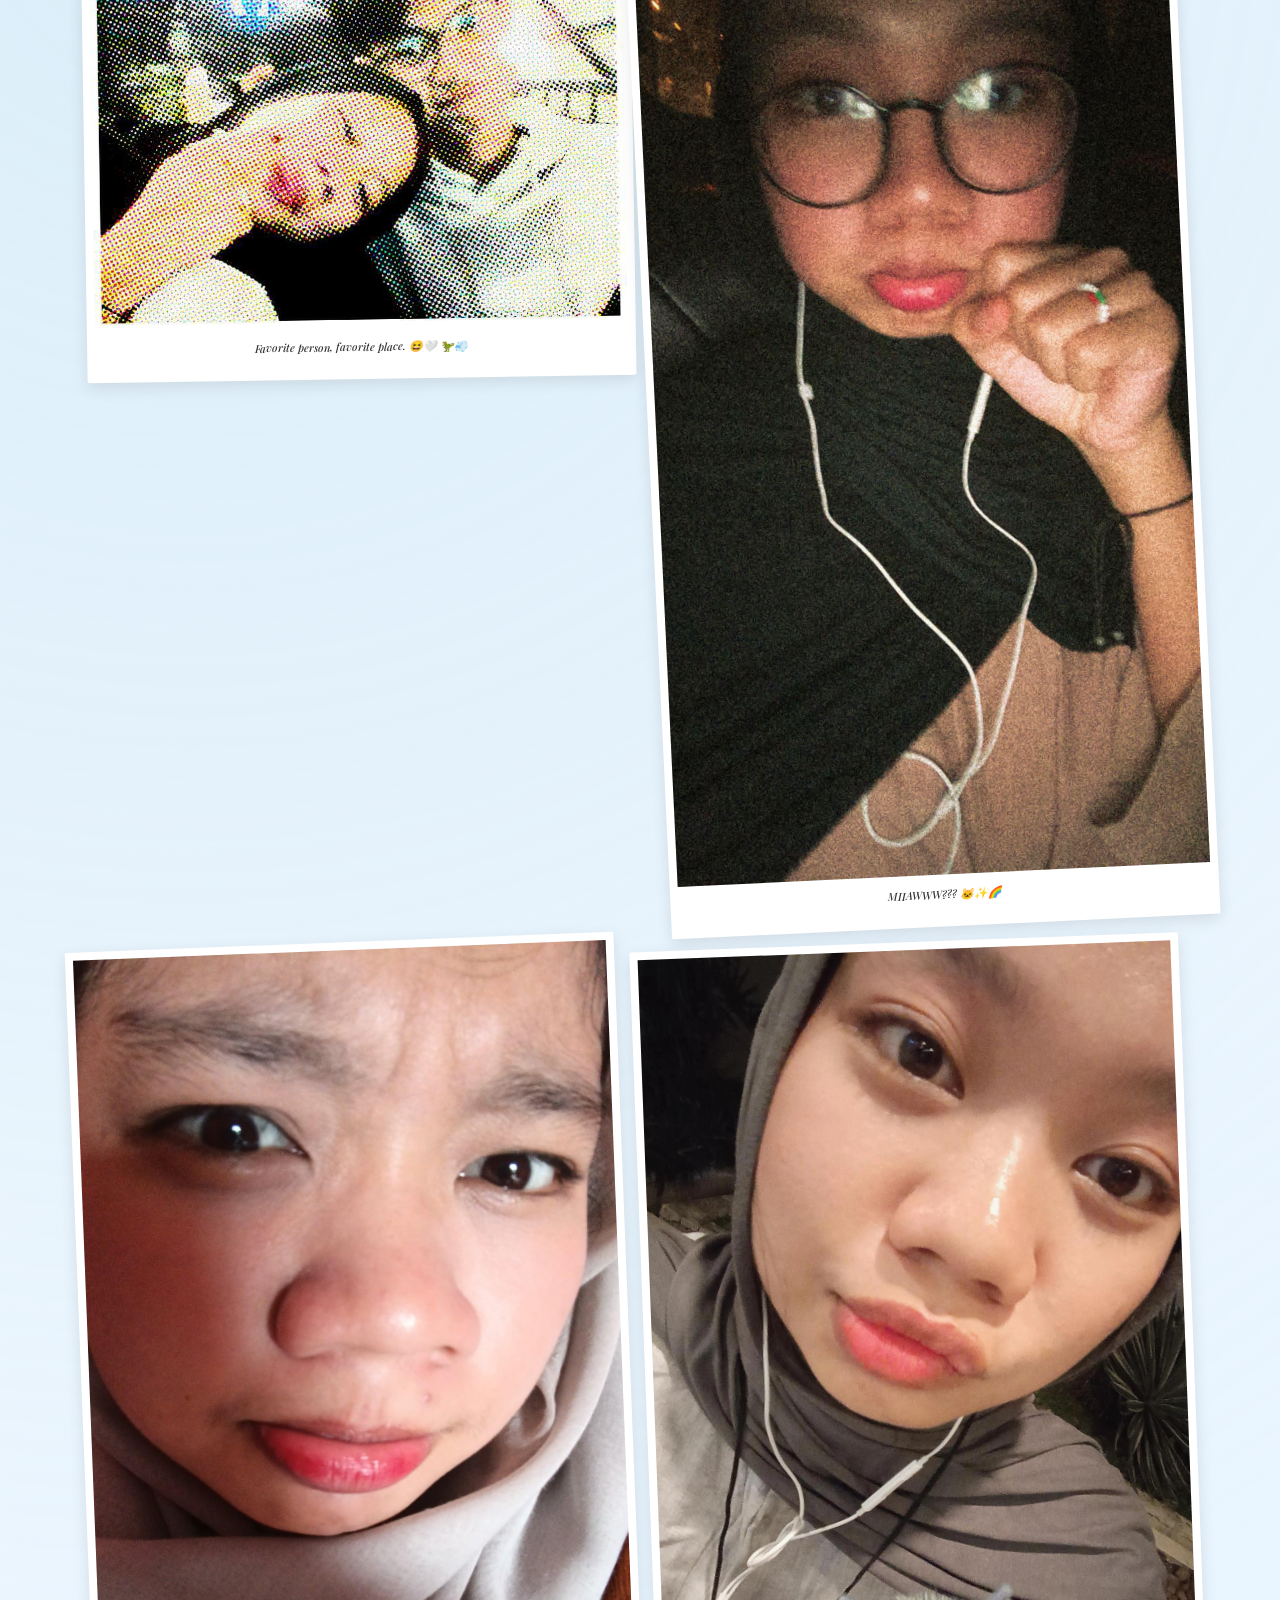
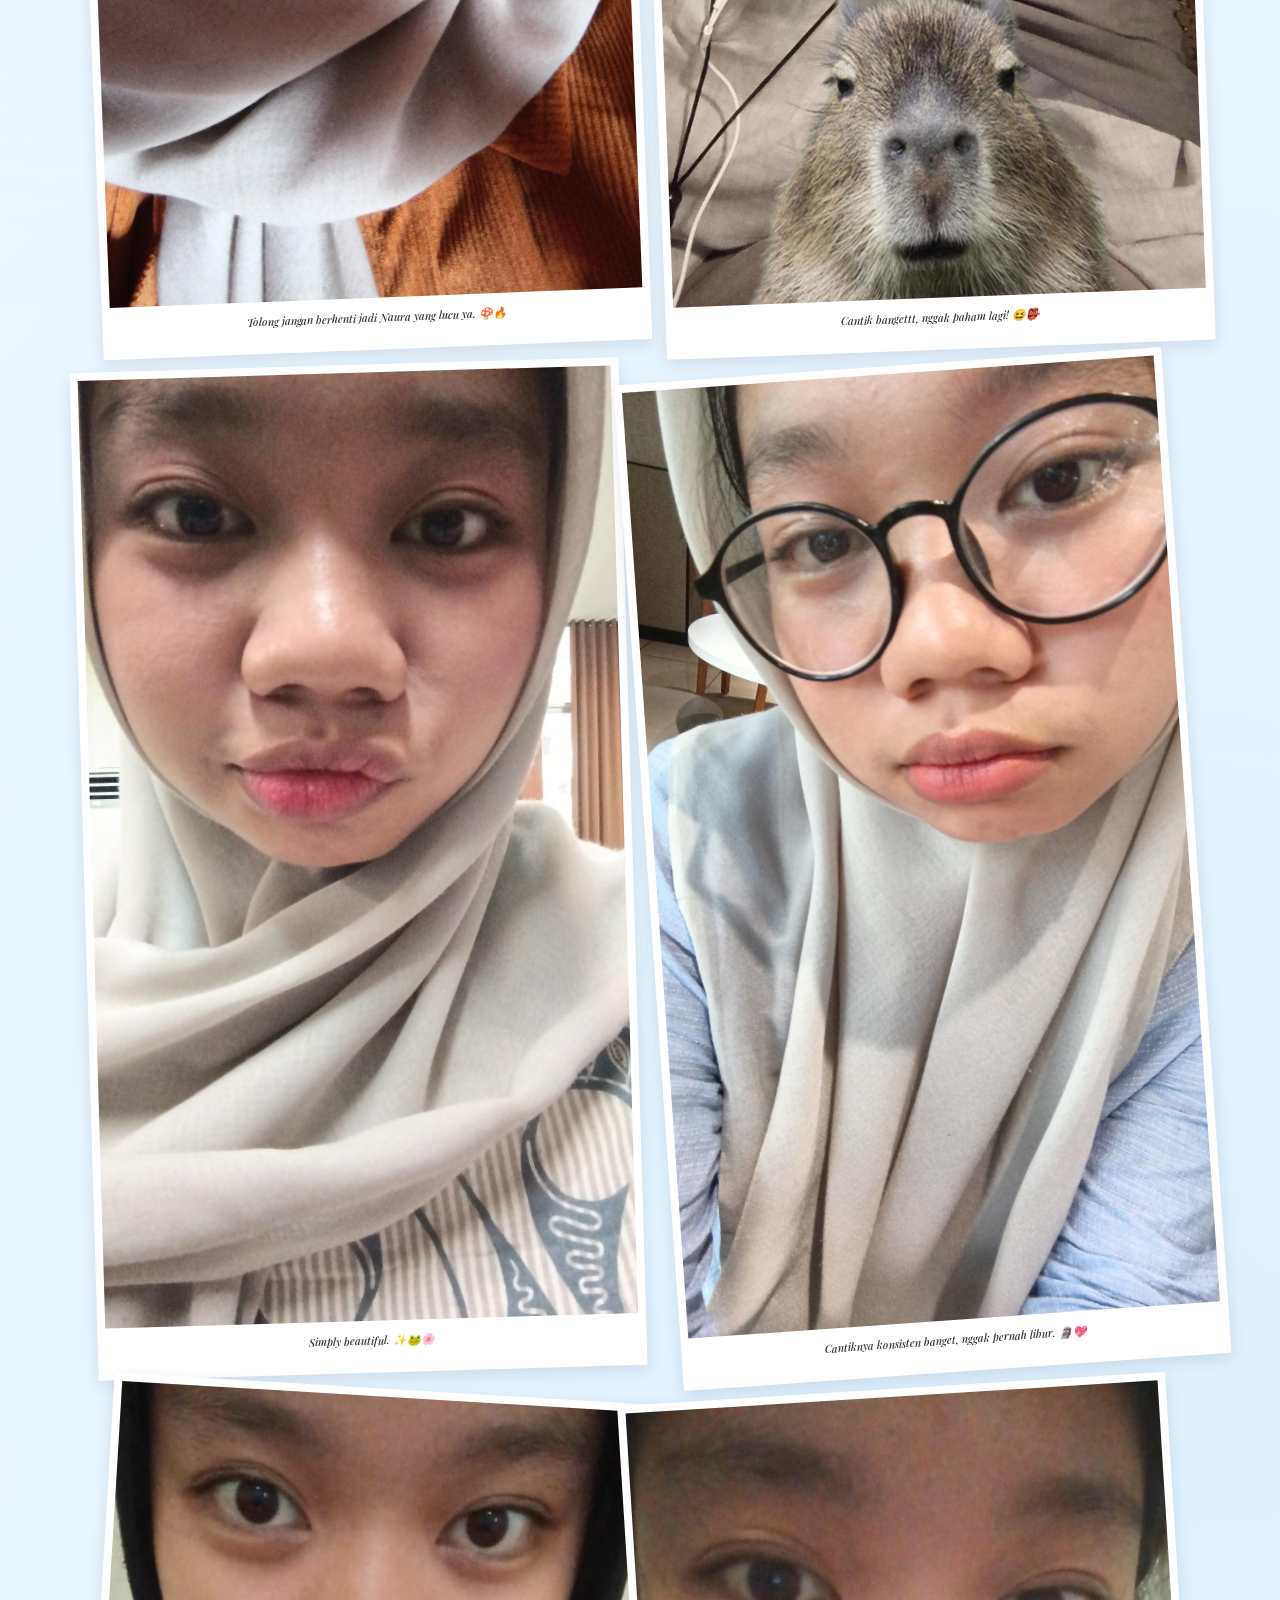
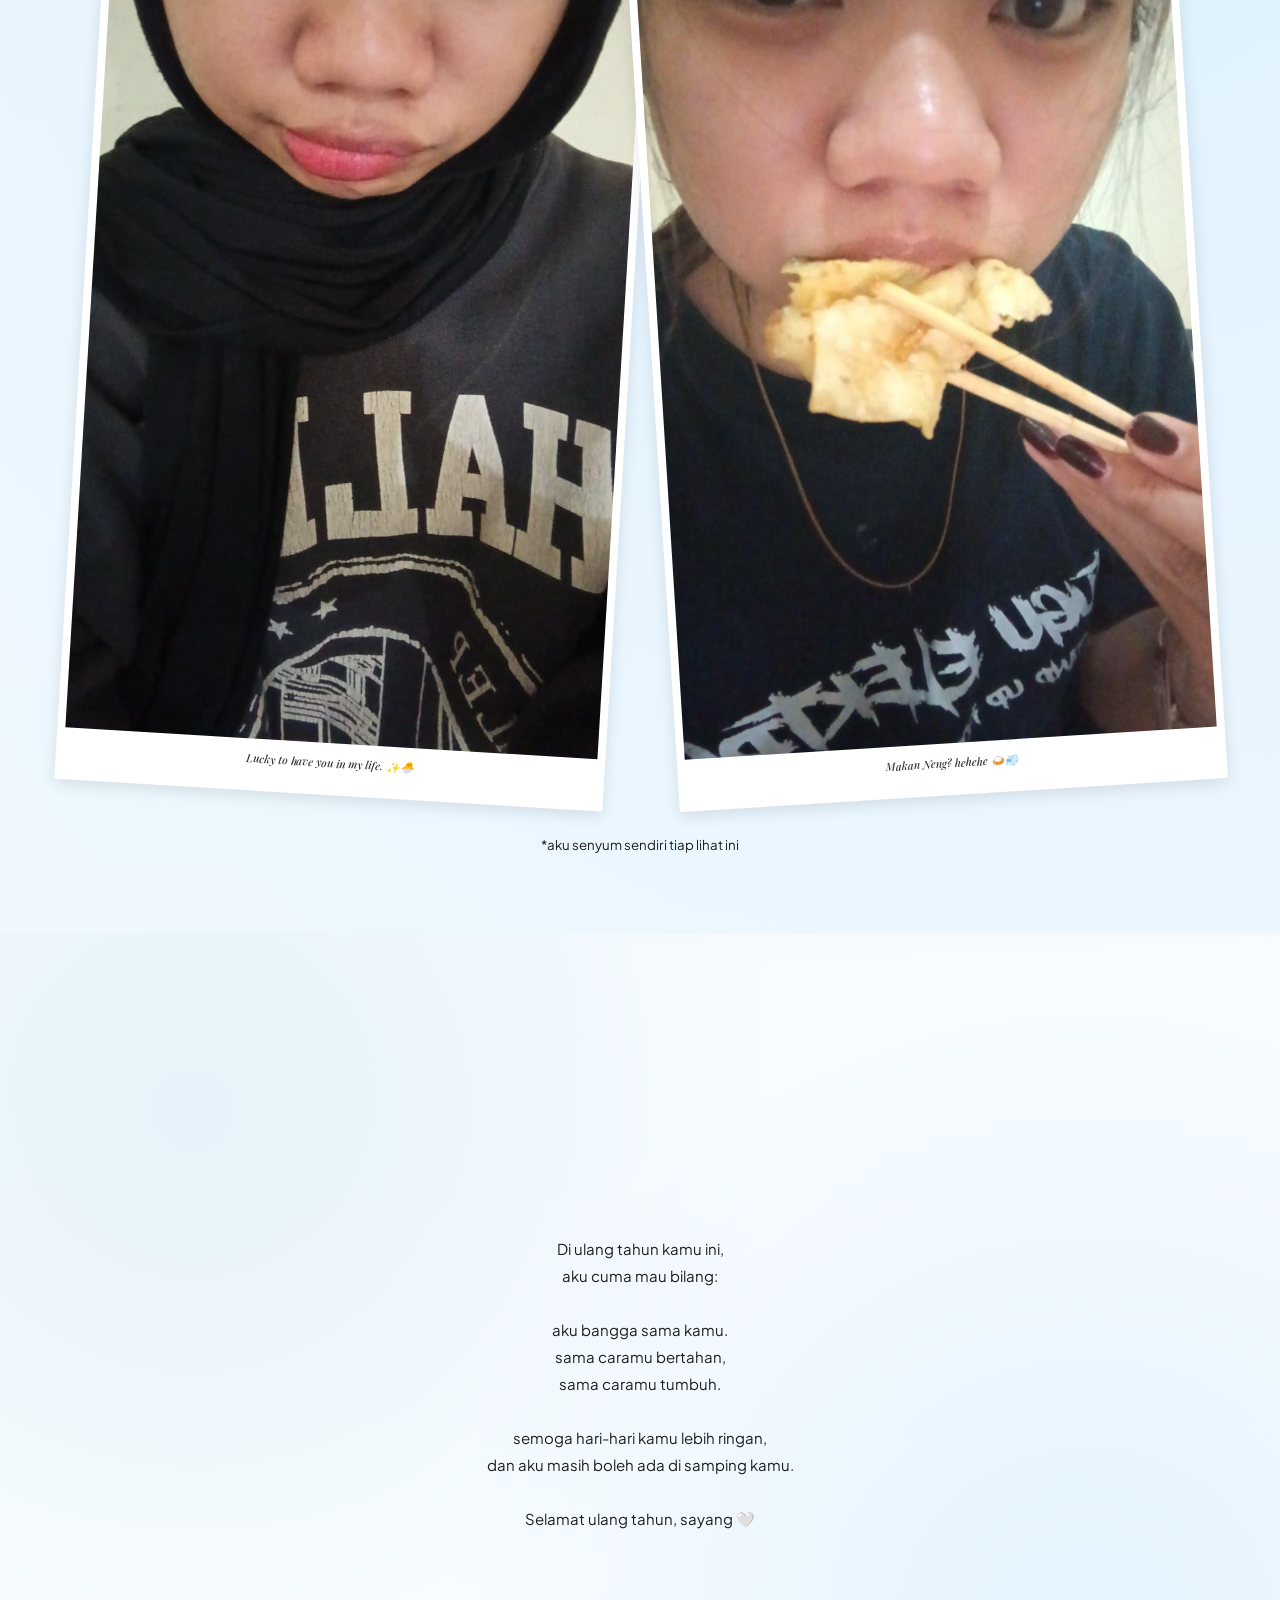
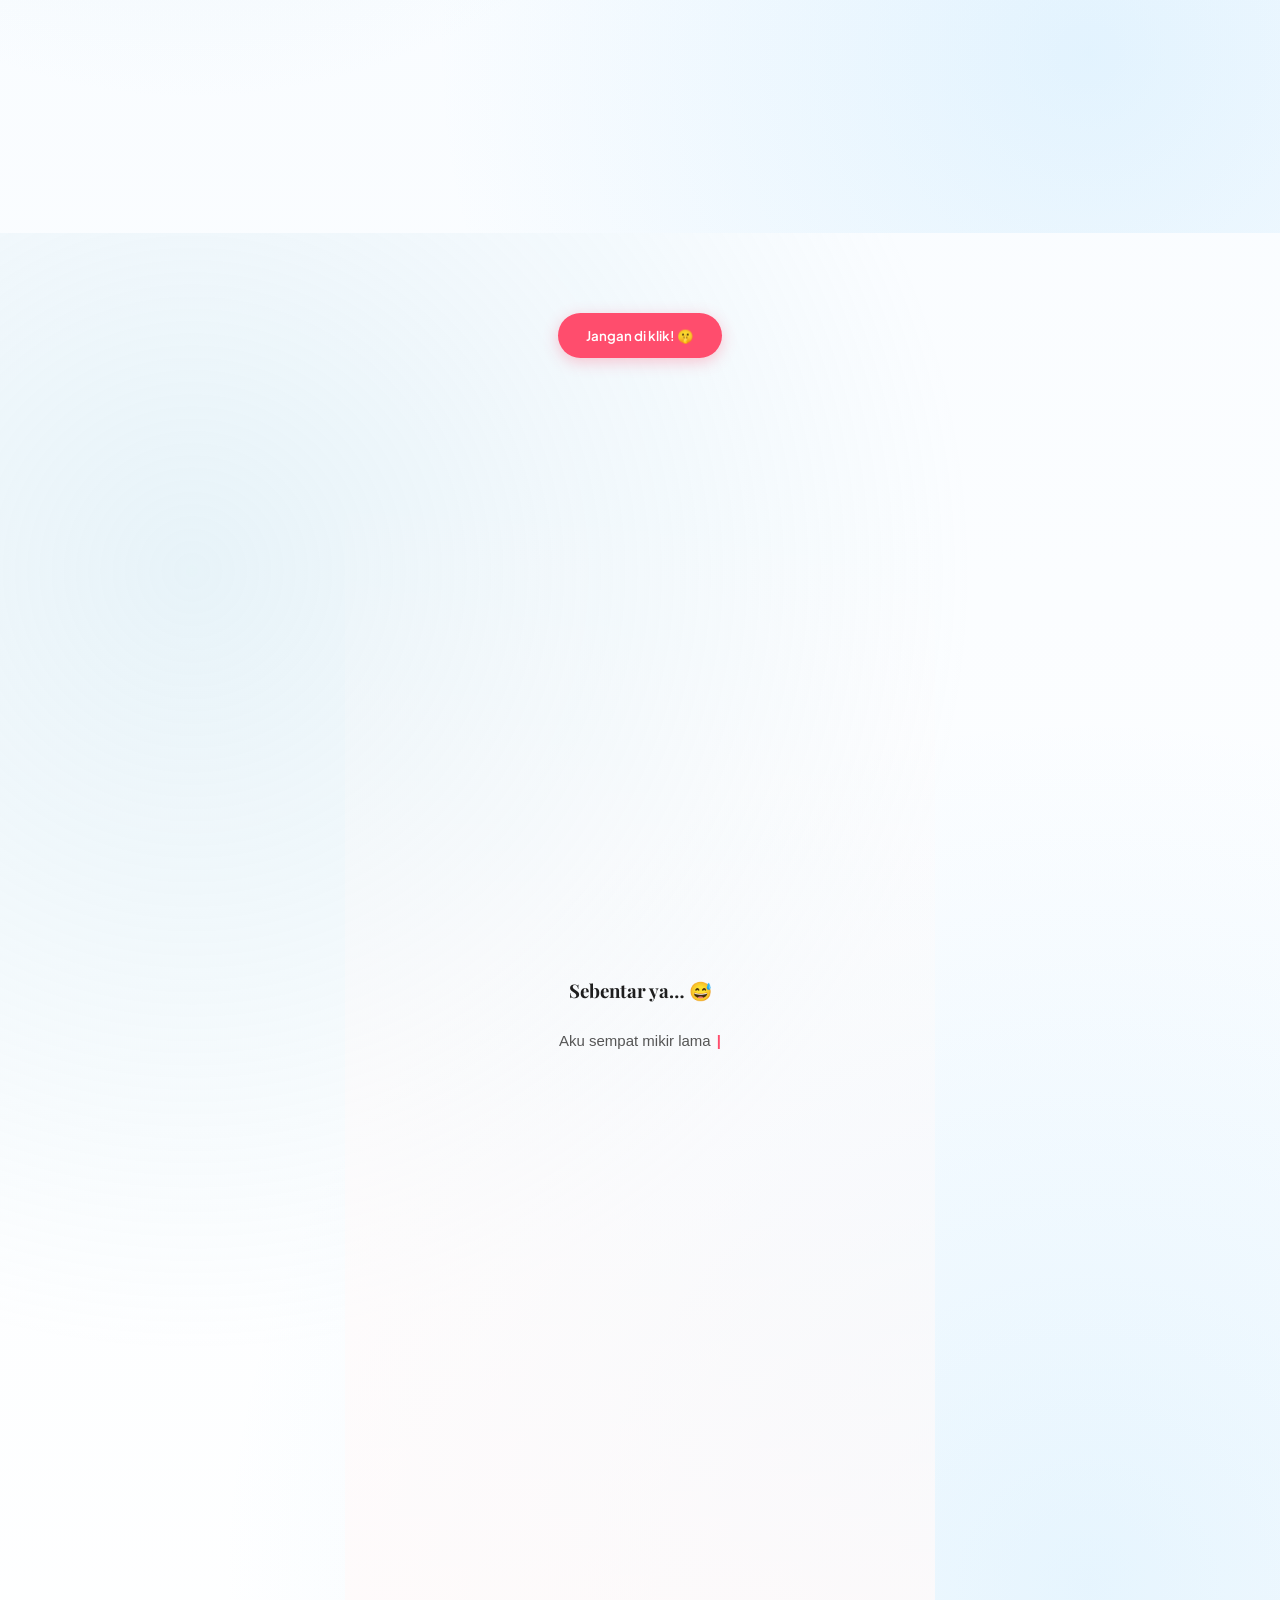
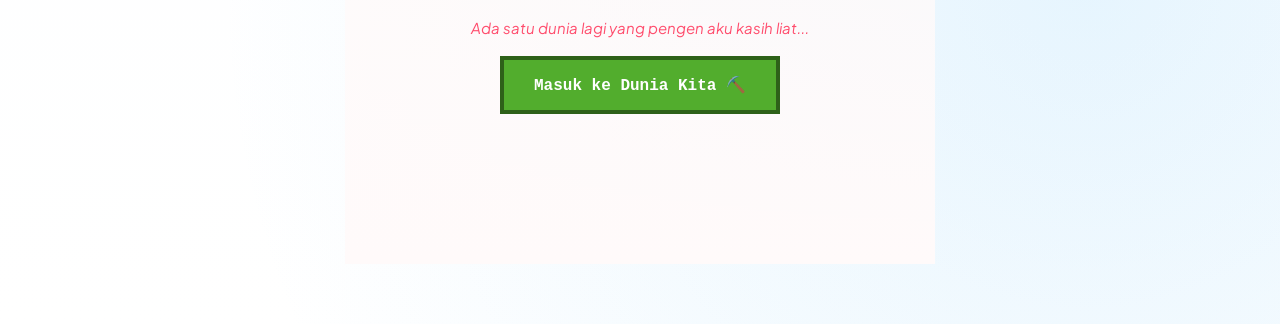
==== commit 3e5ebc19: "bikiin portal" ====
--- a/index.html
+++ b/index.html
@@ -218,9 +218,12 @@
     <source src="assets/music/sempurna.mp3" type="audio/mpeg">
   </audio>
 
-  <a href="minecraft.html" class="surprise" style="background: #52ad2d; box-shadow: 0 4px 0 #2e6119; text-decoration: none;">
-  Buka Word Kita? ⛏️
-</a>
+<div class="minecraft-portal-trigger" style="margin-top: 50px;">
+    <p style="font-style: italic; color: #ff4d6d; margin-bottom: 15px;">Ada satu dunia lagi yang pengen aku kasih liat...</p>
+    <a href="minecraft.html" class="mc-button">
+        Masuk ke Dunia Kita ⛏️
+    </a>
+</div>
 
   <script src="script.js"></script>
 </body>
--- a/style.css
+++ b/style.css
@@ -766,4 +766,20 @@
 /* Hilangkan cursor saat ngetik selesai */
 .confess-text:not(.type)::after {
   display: none;
+}
+
+.mc-button {
+    background: #52ad2d;
+    color: white;
+    padding: 15px 30px;
+    border: 4px solid #2e6119;
+    font-family: 'Courier New', Courier, monospace;
+    font-weight: bold;
+    text-decoration: none;
+    display: inline-block;
+    transition: 0.3s;
+}
+.mc-button:hover {
+    background: #418a24;
+    transform: scale(1.1);
 }
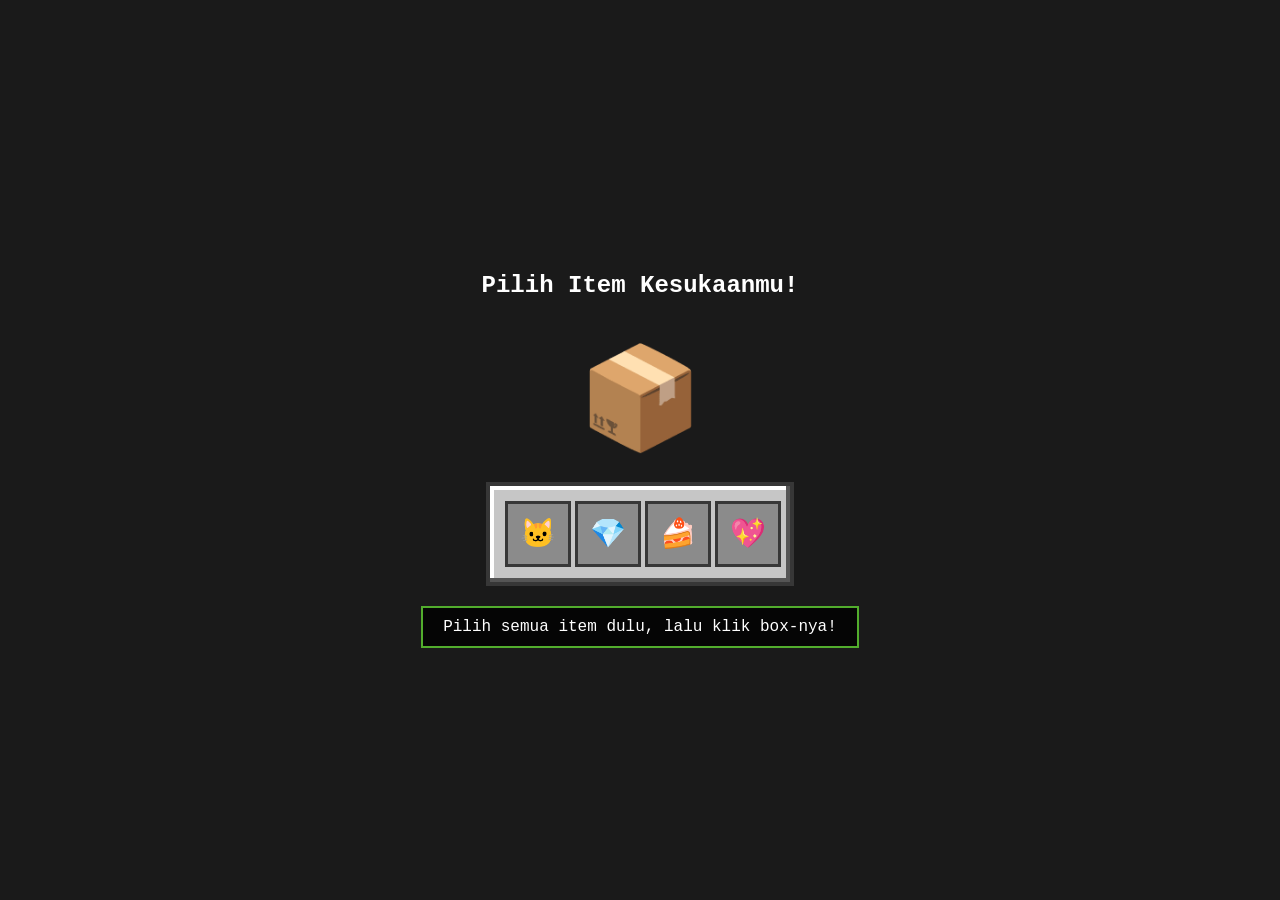
==== commit b47bb374: "fitur tambahan2" ====
--- a/index.html
+++ b/index.html
@@ -1,230 +1,37 @@
 <!DOCTYPE html>
 <html lang="id">
 <head>
-  <meta charset="UTF-8">
-  <meta name="viewport" content="width=device-width, initial-scale=1.0">
-  <title>Ini apa Yahhh</title>
-  
-  <link href="https://fonts.googleapis.com/css2?family=Playfair+Display:wght@500;700&family=Plus+Jakarta+Sans:wght@300;400;500&display=swap" rel="stylesheet">
-  
-  <link rel="stylesheet" href="style.css">
+    <meta charset="UTF-8">
+    <meta name="viewport" content="width=device-width, initial-scale=1.0">
+    <title>Minecraft Surprise - Naura</title>
+    <link rel="stylesheet" href="mc-style.css">
 </head>
 <body>
 
-<div id="loader">
-  <div class="loader-content">
-    <div class="heart-loader"></div>
-    <p>Menyiapkan sesuatu yang manis...</p>
-  </div>
-</div>
+    <h2 id="title-hint">Pilih Item Kesukaanmu!</h2>
 
-  <button id="themeToggle" aria-label="Toggle Dark Mode">🌙</button>
-
-  <div class="floating-bubbles"></div>
-  <div class="floating-hearts"></div>
-
-  <section class="section hero fade-up">
-    <h1 class="fade-slide">Happy Birthday</h1>
-    <h2 class="fade-slide">my favorite person 🎂</h2>
-    <button id="startBtn">klik duluu yaa 🐱</button>
-  </section>
-
-  <section class="section fade-up">
-    <h3>menuju hari spesial 🎂</h3>
-    <div id="countdown" aria-live="polite">
-      <div><span id="days">0</span><small>hari</small></div>
-      <div><span id="hours">0</span><small>jam</small></div>
-      <div><span id="minutes">0</span><small>menit</small></div>
-      <div><span id="seconds">0</span><small>detik</small></div>
-    </div>
-  </section>
-
-  <section class="section fade-up">
-    <p>
-      Naura,<br><br>
-      kamu itu lucu tanpa sadar,<br>
-      nyebelin tanpa niat,<br>
-      tapi selalu berhasil bikin aku nyaman.<br><br>
-      Dan entah gimana caranya,<br>
-      semua hal tentang kamu<br>
-      selalu aku suka.
-    </p>
-  </section>
-
-  <section class="section fade-up">
-    <h3>our little story</h3>
-    <p>
-      Kita punya cerita yang nggak selalu sempurna,<br>
-      tapi selalu jujur.<br><br>
-      Dari hal kecil,<br>
-      sampai momen yang bikin aku sadar. <br>
-      <i>“oh, aku suka orang ini.”</i>
-    </p>
-  </section>
-
-  <section class="section fade-up">
-  <h3>some memories 🤍</h3>
-  <div class="gallery">
-    <div class="polaroid">
-      <img src="assets/photos/1.jpg" alt="Memory 1">
-      <span>You, me, and Toleransi 🤍 🛸</span>
-    </div>
-    <div class="polaroid">
-      <img src="assets/photos/2.jpg" alt="Memory 2">
-      <span>Definisi bahagia itu sederhana. sama kamu. 🤡🎈</span>
-    </div>
-    <div class="polaroid">
-      <img src="assets/photos/3.jpg" alt="Memory 3">
-      <span>Dua orang random yang entah kenapa bisa cocok. 😂 👾👾</span>
-    </div>
-    <div class="polaroid">
-      <img src="assets/photos/4.jpg" alt="Memory 4">
-      <span>Gatau lagi mau gaya apaaa 🦙✨</span>
+    <div class="chest-container" onclick="openChest()">
+        <div id="chest-icon">📦</div>
     </div>
 
-    <div class="polaroid">
-      <img src="assets/photos/5.jpg" alt="Memory 5">
-      <span>Favorite person, favorite place. 😆🤍 🦖💨</span>
-    </div>
-    <div class="polaroid portrait">
-      <img src="assets/photos/6.jpg" alt="Memory 6">
-      <span>MIIAWWW??? 🐱✨🌈 </span>
-    </div>
-    <div class="polaroid portrait">
-      <img src="assets/photos/7.jpg" alt="Memory 7">
-      <span>Tolong jangan berhenti jadi Naura yang lucu ya. 🍄🔥</span>
-    </div>
-    <div class="polaroid portrait">
-      <img src="assets/photos/8.jpg" alt="Memory 8">
-      <span>Cantik bangettt, nggak paham lagi! 😆👺</span>
+    <div class="inventory">
+        <div class="item-slot" onclick="selectItem(this, '🐱')">🐱</div>
+        <div class="item-slot" onclick="selectItem(this, '💎')">💎</div>
+        <div class="item-slot" onclick="selectItem(this, '🍰')">🍰</div>
+        <div class="item-slot" onclick="selectItem(this, '💖')">💖</div>
     </div>
 
-    <div class="polaroid portrait">
-      <img src="assets/photos/9.jpg" alt="Memory 9">
-      <span>Simply beautiful. ✨🐸🌸</span>
-    </div>
-    <div class="polaroid portrait">
-      <img src="assets/photos/10.jpg" alt="Memory 10">
-      <span>Cantiknya konsisten banget, nggak pernah libur. 🗿💖</span>
-    </div>
-    <div class="polaroid portrait">
-      <img src="assets/photos/11.jpg" alt="Memory 11">
-      <span>Lucky to have you in my life. ✨🐣</span>
-    </div>
-    <div class="polaroid portrait">
-      <img src="assets/photos/12.jpg" alt="Memory 12">
-      <span>Makan Neng? hehehe 🍛💨</span>
-    </div>
-  </div>
-  <small>*aku senyum sendiri tiap lihat ini</small>
-</section>
-
-  <section class="section fade-up">
-    <p>
-      Di ulang tahun kamu ini,<br>
-      aku cuma mau bilang:<br><br>
-      aku bangga sama kamu.<br>
-      sama caramu bertahan,<br>
-      sama caramu tumbuh.<br><br>
-      semoga hari-hari kamu lebih ringan,<br>
-      dan aku masih boleh ada di samping kamu.<br><br>
-      Selamat ulang tahun, sayang 🤍
-    </p>
-  </section>
-
-  <section class="section fade-up" style="text-align: center; padding: 60px 20px;">
-  
- <button class="surprise">Jangan di klik! 🤫</button>
-  
-<div id="surpriseText">
-    <h2 class="surprise-title">Review Jujur Tentang Kamu 📝</h2>
-    
-   <div class="rating-card">
-    <div class="rating-item">
-        <div class="rating-info"><span>Tingkat Kegemasan</span><span>1000%</span></div>
-        <div class="rating-bar"><div class="rating-fill" style="--target-width: 100%;"></div></div>
-        <small class="rating-status">Melampaui batas kewajaran! ⚠️</small>
+    <div class="game-ui" id="instruction">
+        Pilih semua item dulu, lalu klik box-nya!
     </div>
 
-    <div class="rating-item">
-        <div class="rating-info"><span>Lemah Lembut</span><span>95%</span></div>
-        <div class="rating-bar"><div class="rating-fill" style="--target-width: 95%;"></div></div>
-        <small class="rating-status">Definisi bidadari, tapi kalau marah jadi singa. 🦁</small>
+    <div id="gift-popup" class="hidden-gift">
+        <h3>ACHIEVEMENT UNLOCKED!</h3>
+        <p>Kamu berhasil merakit kasih sayangku!</p>
+        <p id="gift-location">Cek di bawah bantal kamu sekarang! 🎁</p>
+        <button class="btn-claim" onclick="location.reload()">Main Lagi?</button>
     </div>
 
-    <div class="rating-item">
-        <div class="rating-info"><span>Pengertian & Sabar</span><span>100%</span></div>
-        <div class="rating-bar"><div class="rating-fill" style="--target-width: 100%;"></div></div>
-        <small class="rating-status">Sabar banget ngadepin aku yang random ini.</small>
-    </div>
-
-<div class="rating-item">
-    <div class="rating-info"><span>Tingkat Nyebelin</span><span>85%</span></div>
-    <div class="rating-bar"><div class="rating-fill" style="--target-width: 85%;"></div></div>
-    <small class="rating-status">Tingkat nyebelinnya tinggi, tapi herannya tetep sayang. 🙄</small>
-</div>
-
-<div class="rating-item">
-    <div class="rating-info"><span>Mandiri</span><span>100%</span></div>
-    <div class="rating-bar"><div class="rating-fill" style="--target-width: 100%;"></div></div>
-    <small class="rating-status">Hebat banget bisa handle banyak hal sendiri, bangga deh!</small>
-</div>
-
-    <div class="rating-item">
-        <div class="rating-info"><span>Tingkat Absurd</span><span>88%</span></div>
-        <div class="rating-bar"><div class="rating-fill" style="--target-width: 88%; background: linear-gradient(to right, #ffd166, #f78c6c);"></div></div>
-        <small class="rating-status">Hanya kita yang paham jokes-nya. 👽</small>
-    </div>
-
-    <div class="rating-item">
-        <div class="rating-info"><span>Sayang Aku ke Kamu</span><span>Unlimited ♾️</span></div>
-        <div class="rating-bar"><div class="rating-fill" style="--target-width: 100%; background: #ff4d6d;"></div></div>
-        <small class="rating-status">Tidak bisa dihitung pakai rumus matematika apapun.</small>
-    </div>
-</div>
-
-    <hr style="border: 0; border-top: 1px dashed #ffcad4; margin: 20px 0;">
-
-<ul class="funny-list">
-    <li><span>🫠</span> Tiba-tiba random ngirim pap atau video lucu.</li>
-    <li><span>😤</span> Kalau lagi fokus sama sesuatu, dunia serasa milik sendiri.</li>
-    <li><span>🌙</span> Pendengar yang baik, bahkan untuk ceritaku yang nggak jelas.</li>
-    <li><span>🤡</span> Bilang mau tidur, tapi 1 jam kemudian masih kelihatan online.</li>
-    <li><span>🎧</span> Sering dengerin lagu yang sama berulang-ulang sampai bosen.</li>
-</ul>
-
-    <p class="footer-note">"Data ini divalidasi oleh detak jantungku sendiri."</p>
-</div>
-
-<section class="confess" id="confess">
-  <div style="height: 350px;"></div>
-
-  <h3>Sebentar ya… 😅</h3>
-  
-  <p class="confess-text">Aku sempat mikir lama banget, ini mau aku simpan sendiri aja, atau mending aku jujur sekalian sekarang.</p>
-  
-  <p class="confess-text">Soalnya kalau dipikir-pikir kita tuh lucu. Udah saling sayang, udah saling perhatian setiap hari, tapi kadang aku masih nanya ke diri sendiri…<br><b>“Sebenarnya kita ini apa sih?”</b> 😂</p>
-  
-  <p class="confess-text">Jujur, aku nyaman banget sama kamu, Naura. Beneran. Dan kenyamanan ini bukan sesuatu yang pengin aku sembunyiin lagi.</p>
-  
-  <p class="confess-text">Jadi, di hari yang spesial ini, aku cuma mau bilang kalau aku sayang sama kamu. ✨</p>
-  
-  <p class="confess-text">Aku nggak minta jawaban sekarang kok. Kalau kamu ngerasa hal yang sama, mungkin kita bisa coba buat jalanin ini lebih jelas. Pelan-pelan aja, yang penting kita sama-sama tahu arahnya ke mana.</p>
-  
-  <p class="confess-text">Tapi kalau pun belum, nggak apa-apa juga. Setidaknya aku udah merasa lega karena akhirnya bisa jujur sama kamu. 😌</p>
-  
-
-  <audio id="music" loop preload="auto">
-    <source src="assets/music/sempurna.mp3" type="audio/mpeg">
-  </audio>
-
-<div class="minecraft-portal-trigger" style="margin-top: 50px;">
-    <p style="font-style: italic; color: #ff4d6d; margin-bottom: 15px;">Ada satu dunia lagi yang pengen aku kasih liat...</p>
-    <a href="minecraft.html" class="mc-button">
-        Masuk ke Dunia Kita ⛏️
-    </a>
-</div>
-
-  <script src="script.js"></script>
+    <script src="mc-script.js"></script>
 </body>
 </html>
--- a/mc-style.css
+++ b/mc-style.css
@@ -0,0 +1,83 @@
+body {
+    background: #1a1a1a;
+    color: white;
+    font-family: 'Courier New', Courier, monospace;
+    display: flex;
+    flex-direction: column;
+    align-items: center;
+    justify-content: center;
+    height: 100vh;
+    margin: 0;
+    image-rendering: pixelated;
+    background-image: url('https://www.transparenttextures.com/patterns/carbon-fibre.png');
+}
+
+.chest-container {
+    position: relative;
+    cursor: pointer;
+    font-size: 100px;
+    margin: 20px 0;
+    transition: transform 0.2s;
+}
+
+.chest-container:hover { transform: scale(1.1); }
+
+.inventory {
+    display: grid;
+    grid-template-columns: repeat(4, 60px);
+    gap: 10px;
+    background: #c6c6c6;
+    padding: 15px;
+    border: 4px solid #373737;
+    box-shadow: inset -4px -4px #555, inset 4px 4px #fff;
+}
+
+.item-slot {
+    width: 60px;
+    height: 60px;
+    background: #8b8b8b;
+    border: 3px solid #373737;
+    display: flex;
+    align-items: center;
+    justify-content: center;
+    font-size: 1.8rem;
+    cursor: pointer;
+}
+
+.item-slot.selected {
+    background: #ffffff;
+    border-color: #52ad2d;
+    box-shadow: 0 0 10px #52ad2d;
+}
+
+.game-ui {
+    margin-top: 20px;
+    background: rgba(0,0,0,0.8);
+    border: 2px solid #52ad2d;
+    padding: 10px 20px;
+    text-align: center;
+}
+
+.hidden-gift {
+    display: none;
+    position: fixed;
+    top: 50%; left: 50%;
+    transform: translate(-50%, -50%);
+    background: #c6c6c6;
+    border: 5px solid #52ad2d;
+    padding: 30px;
+    z-index: 100;
+    text-align: center;
+    color: #333;
+    box-shadow: 0 0 50px rgba(0,0,0,0.5);
+}
+
+.btn-claim {
+    background: #52ad2d;
+    border: none;
+    color: white;
+    padding: 10px 20px;
+    cursor: pointer;
+    font-family: inherit;
+    font-weight: bold;
+}
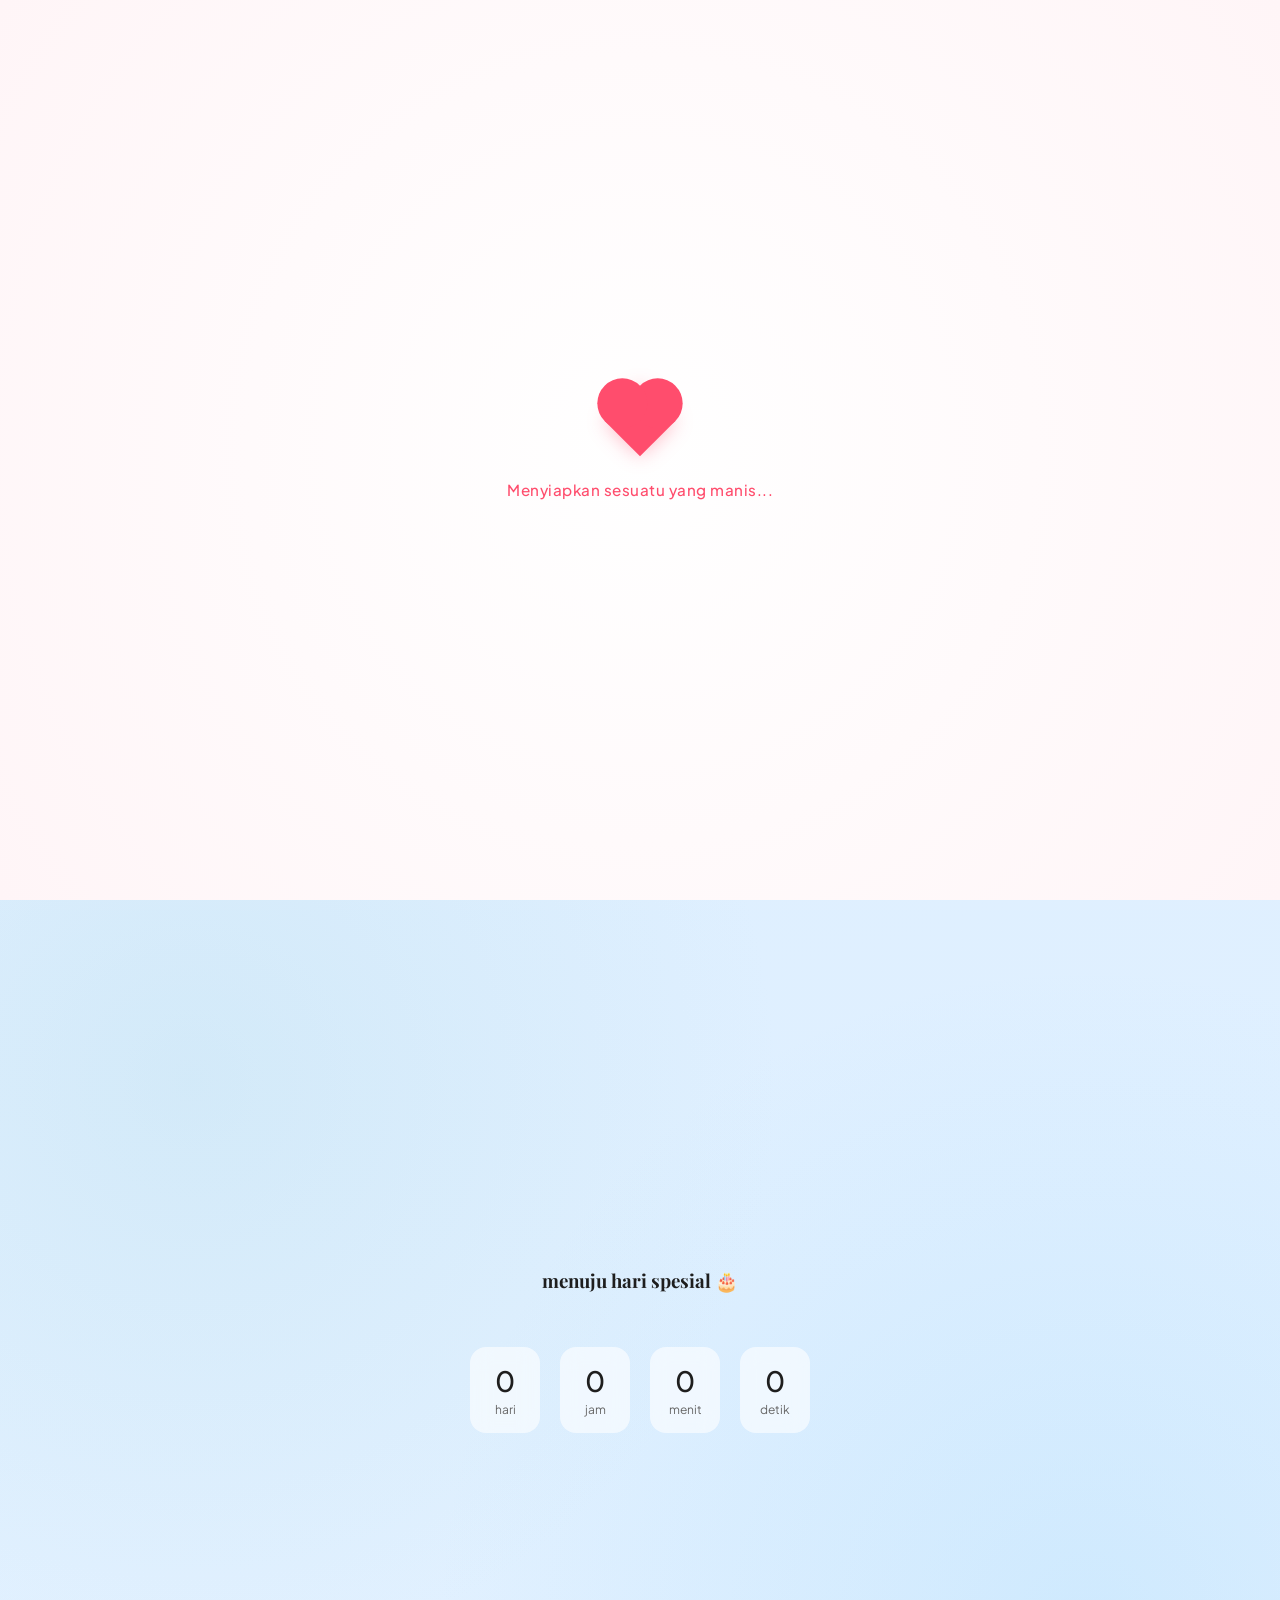
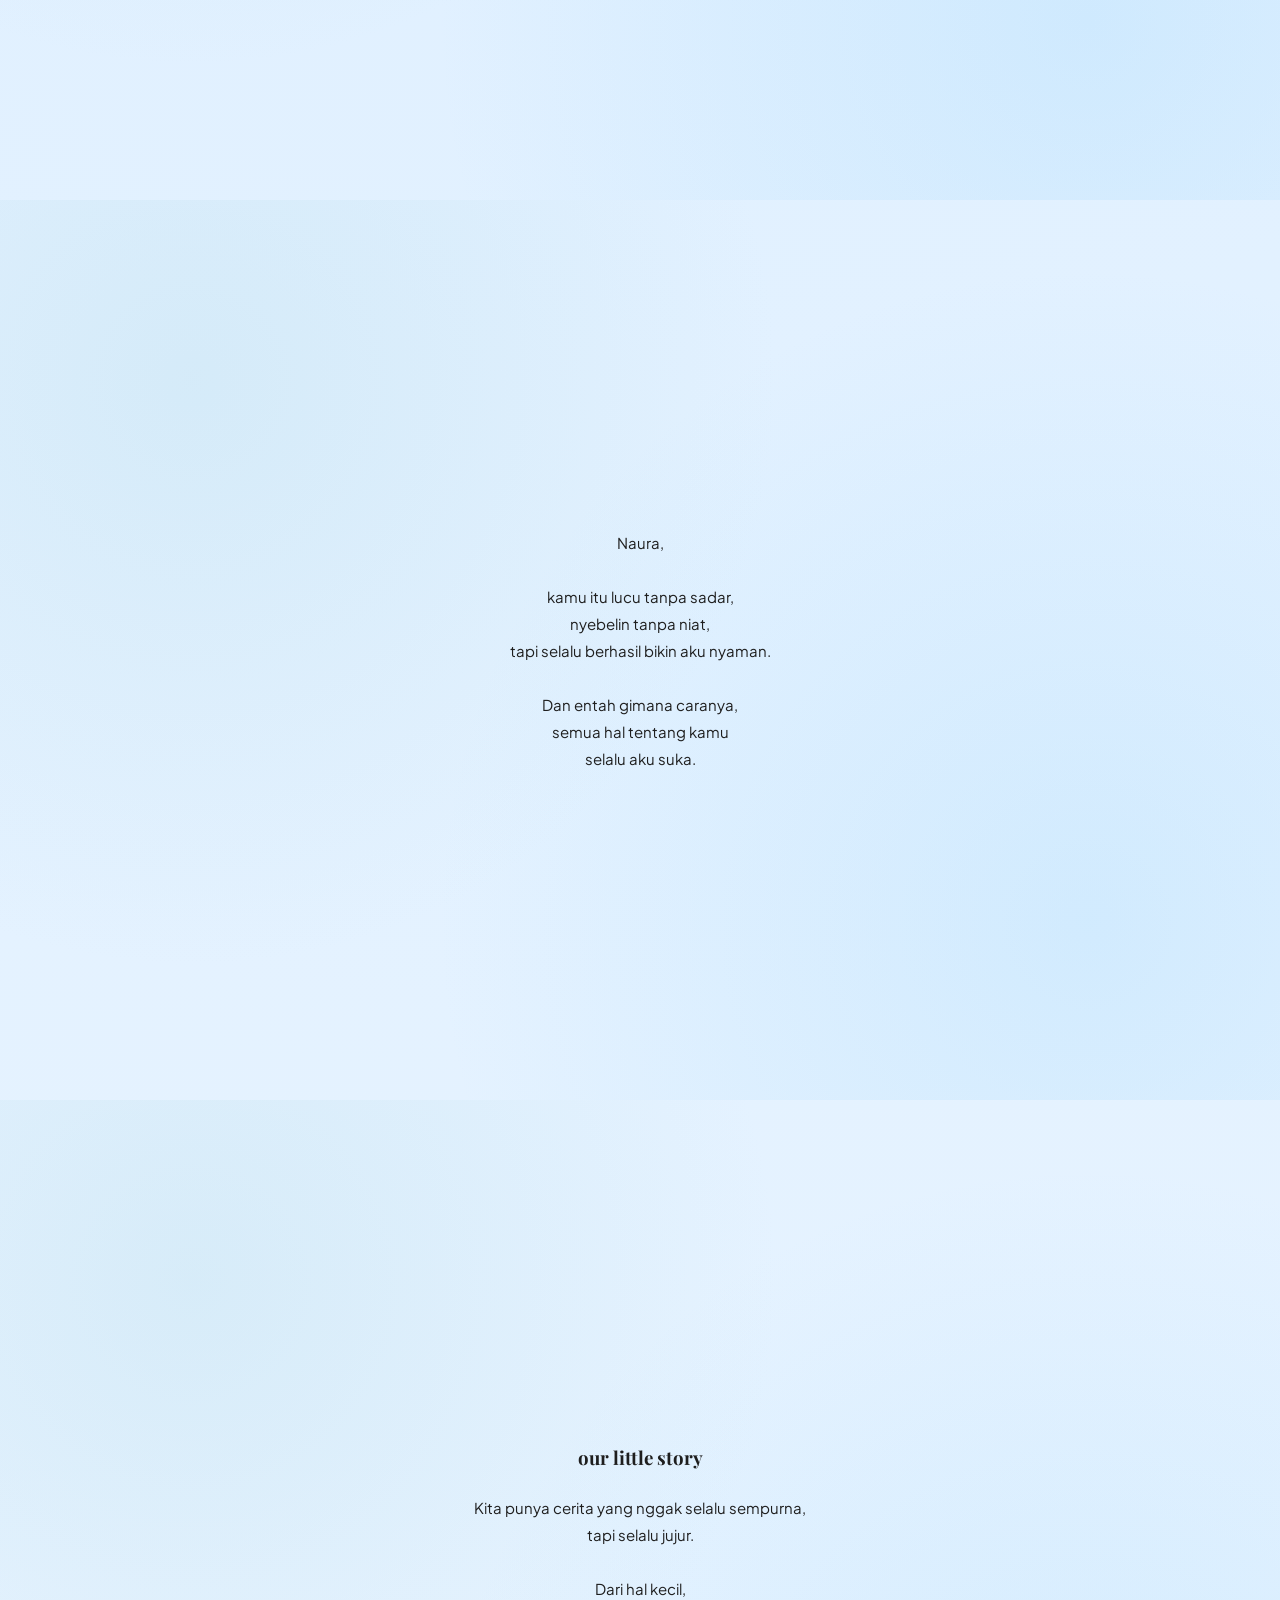
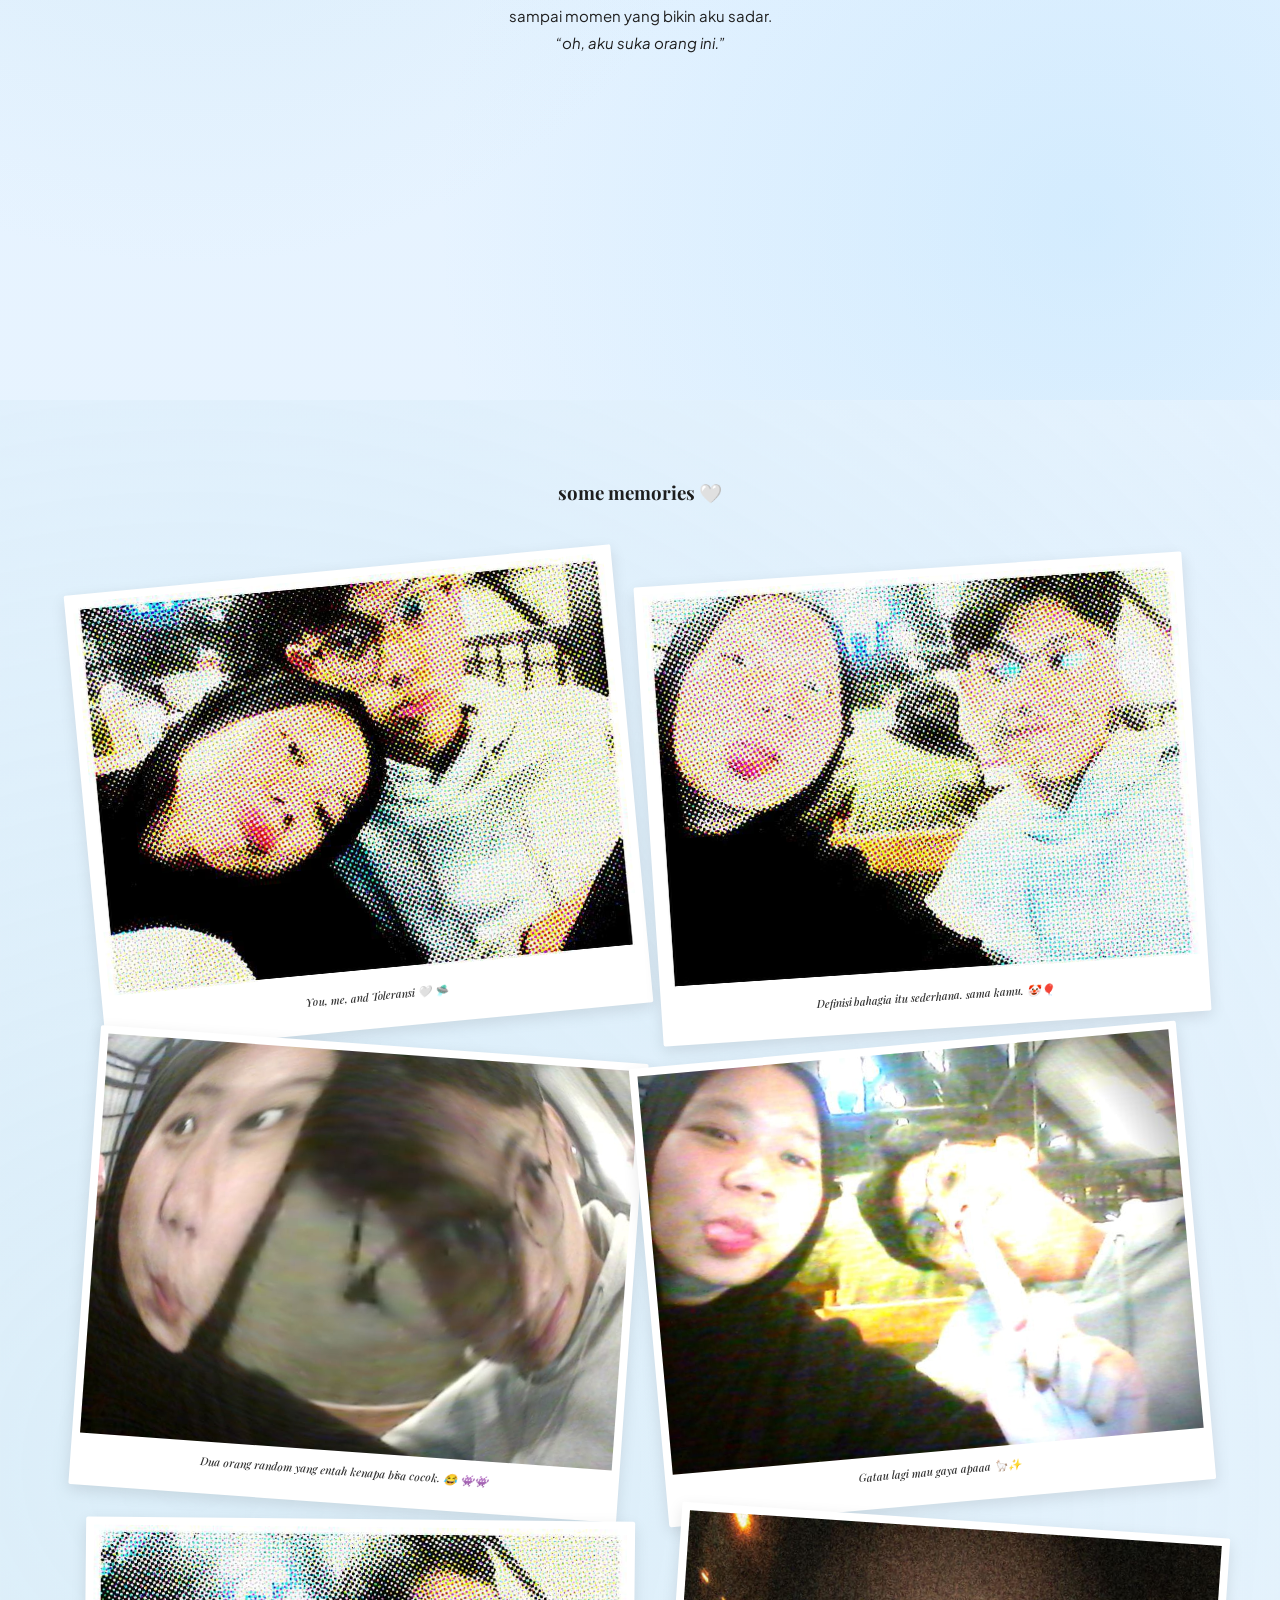
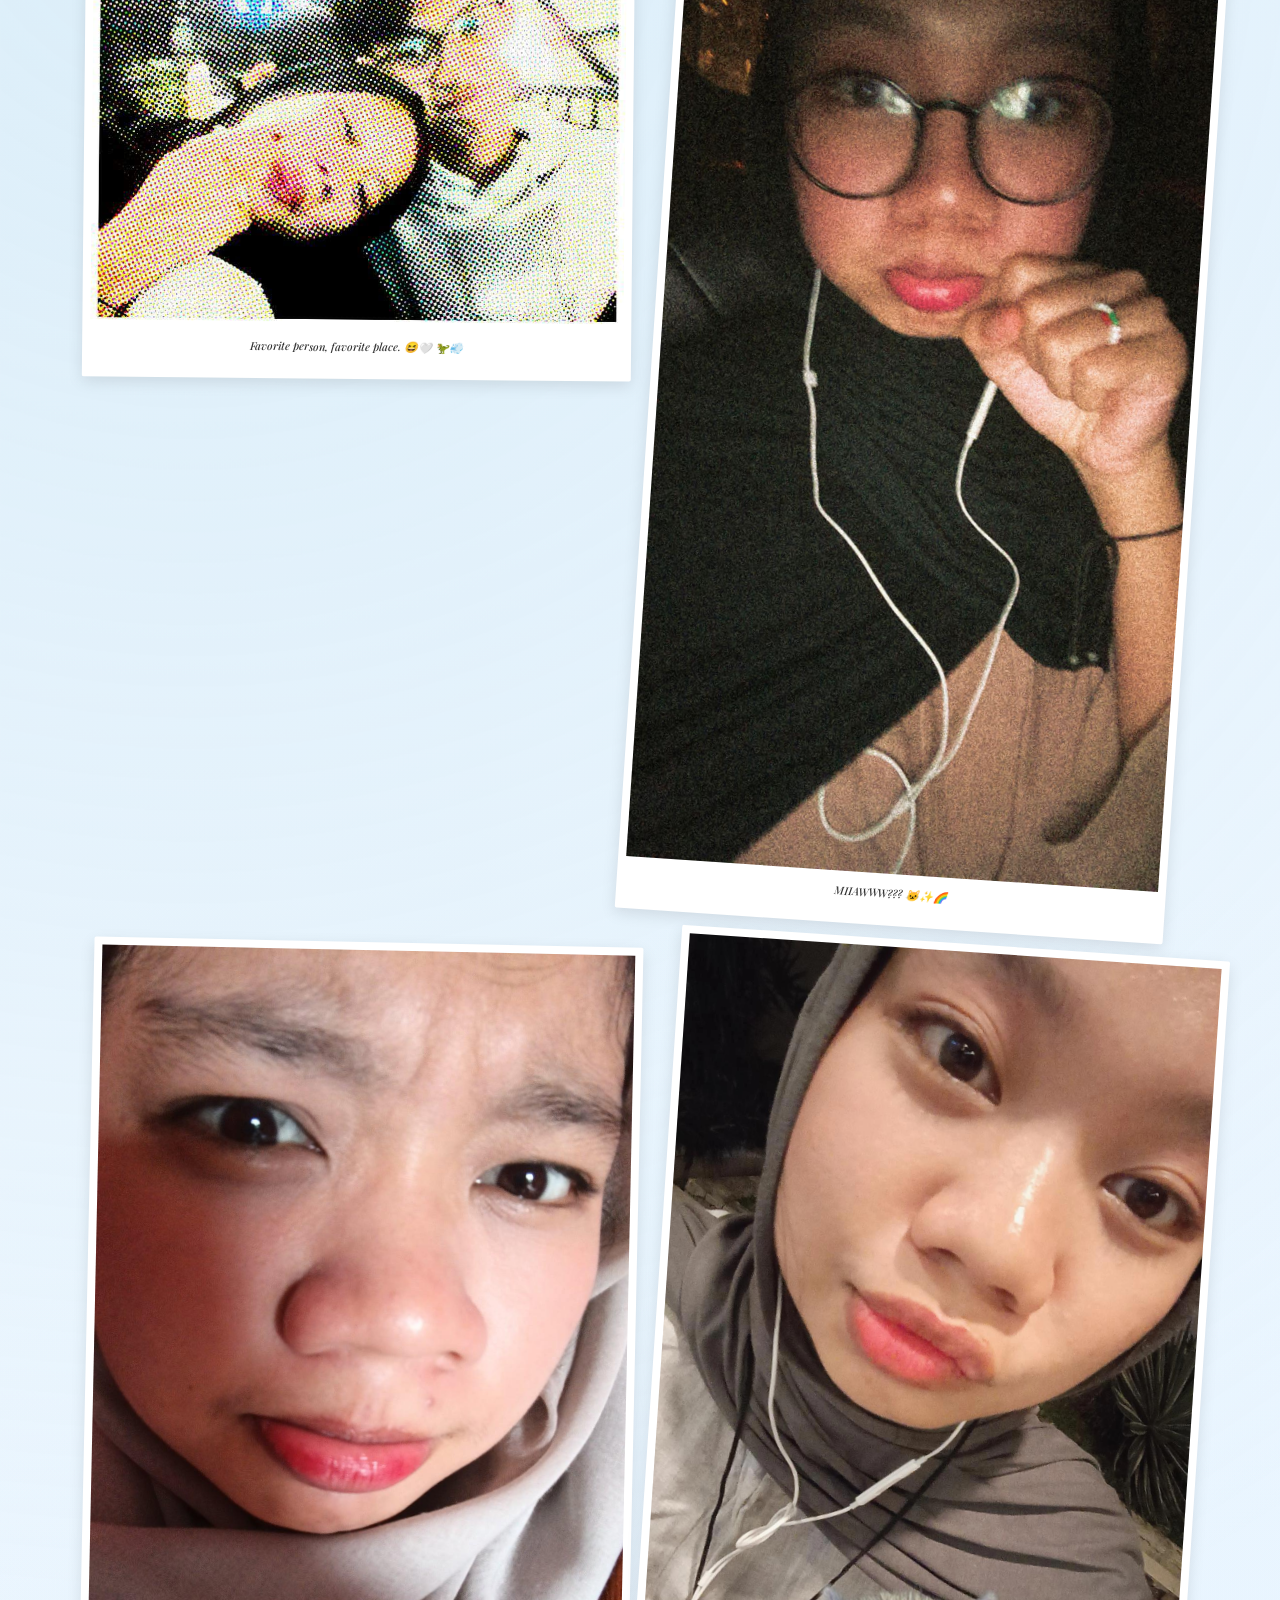
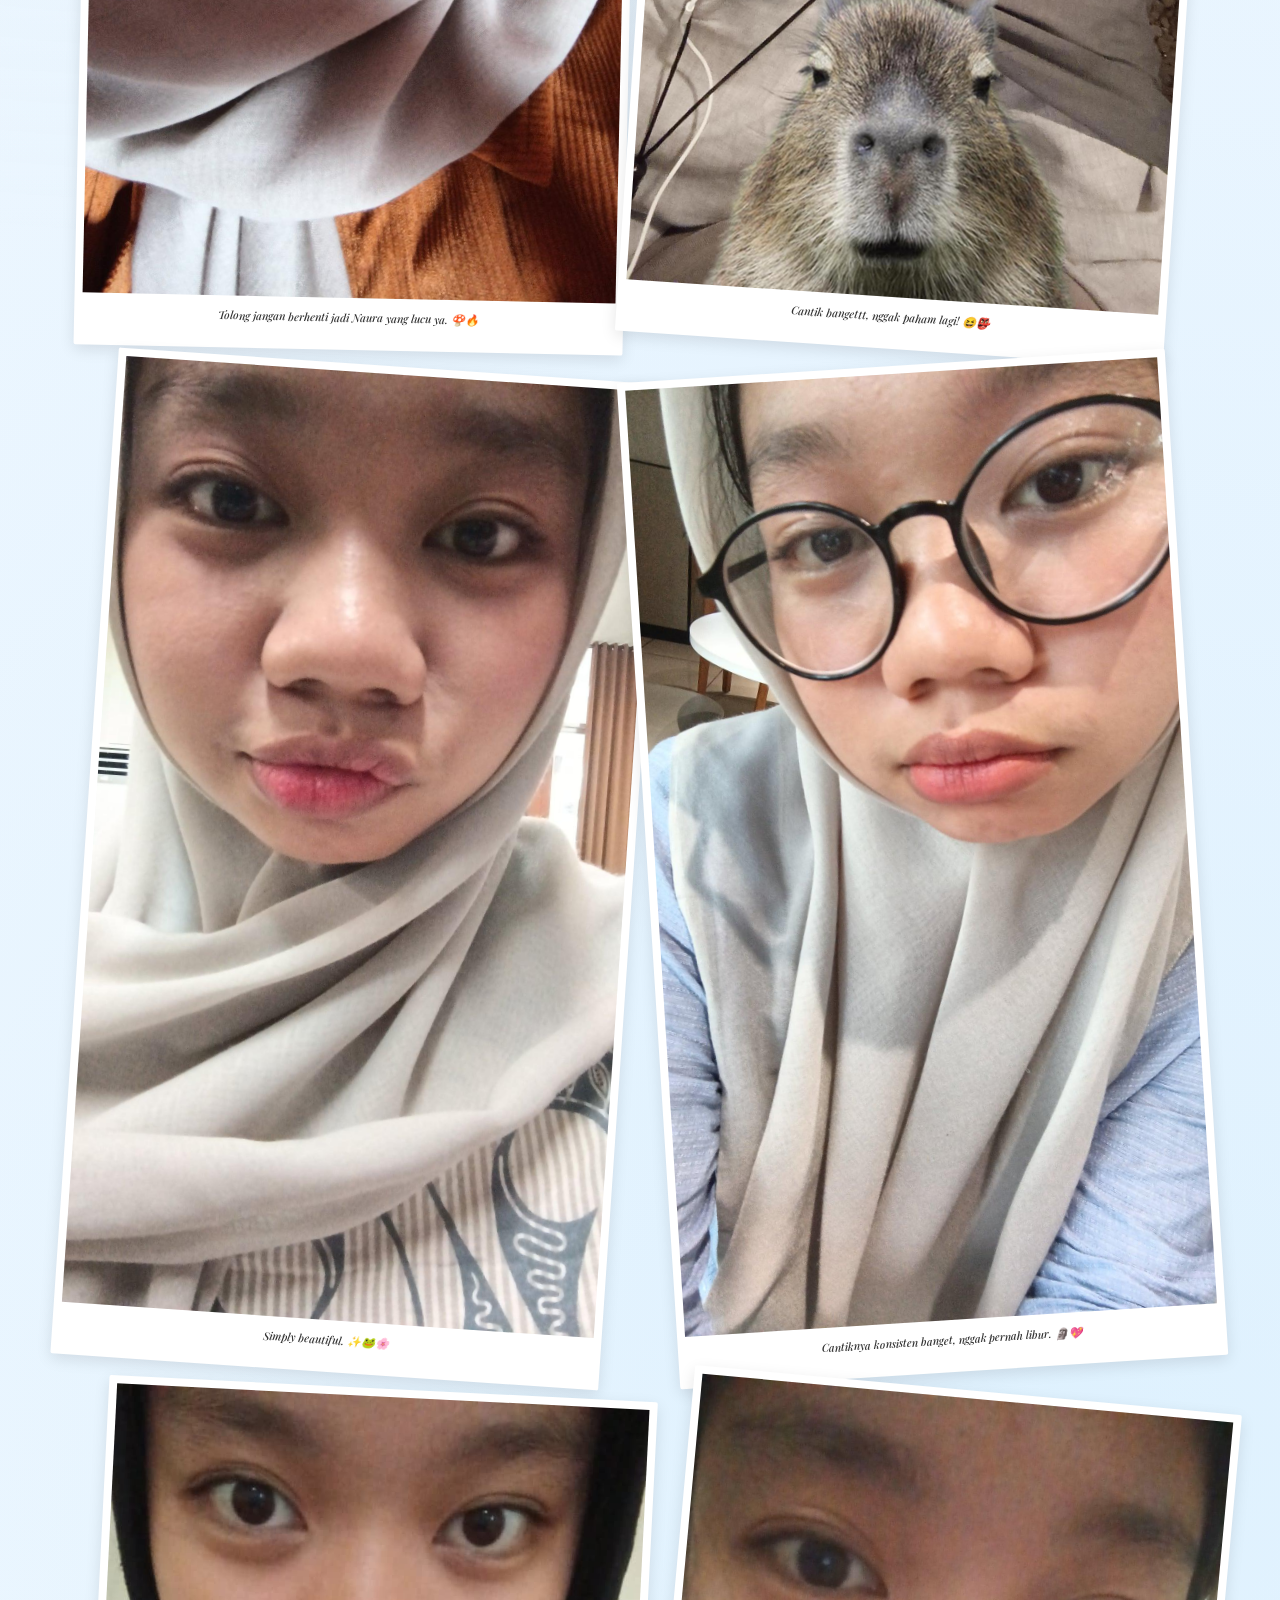
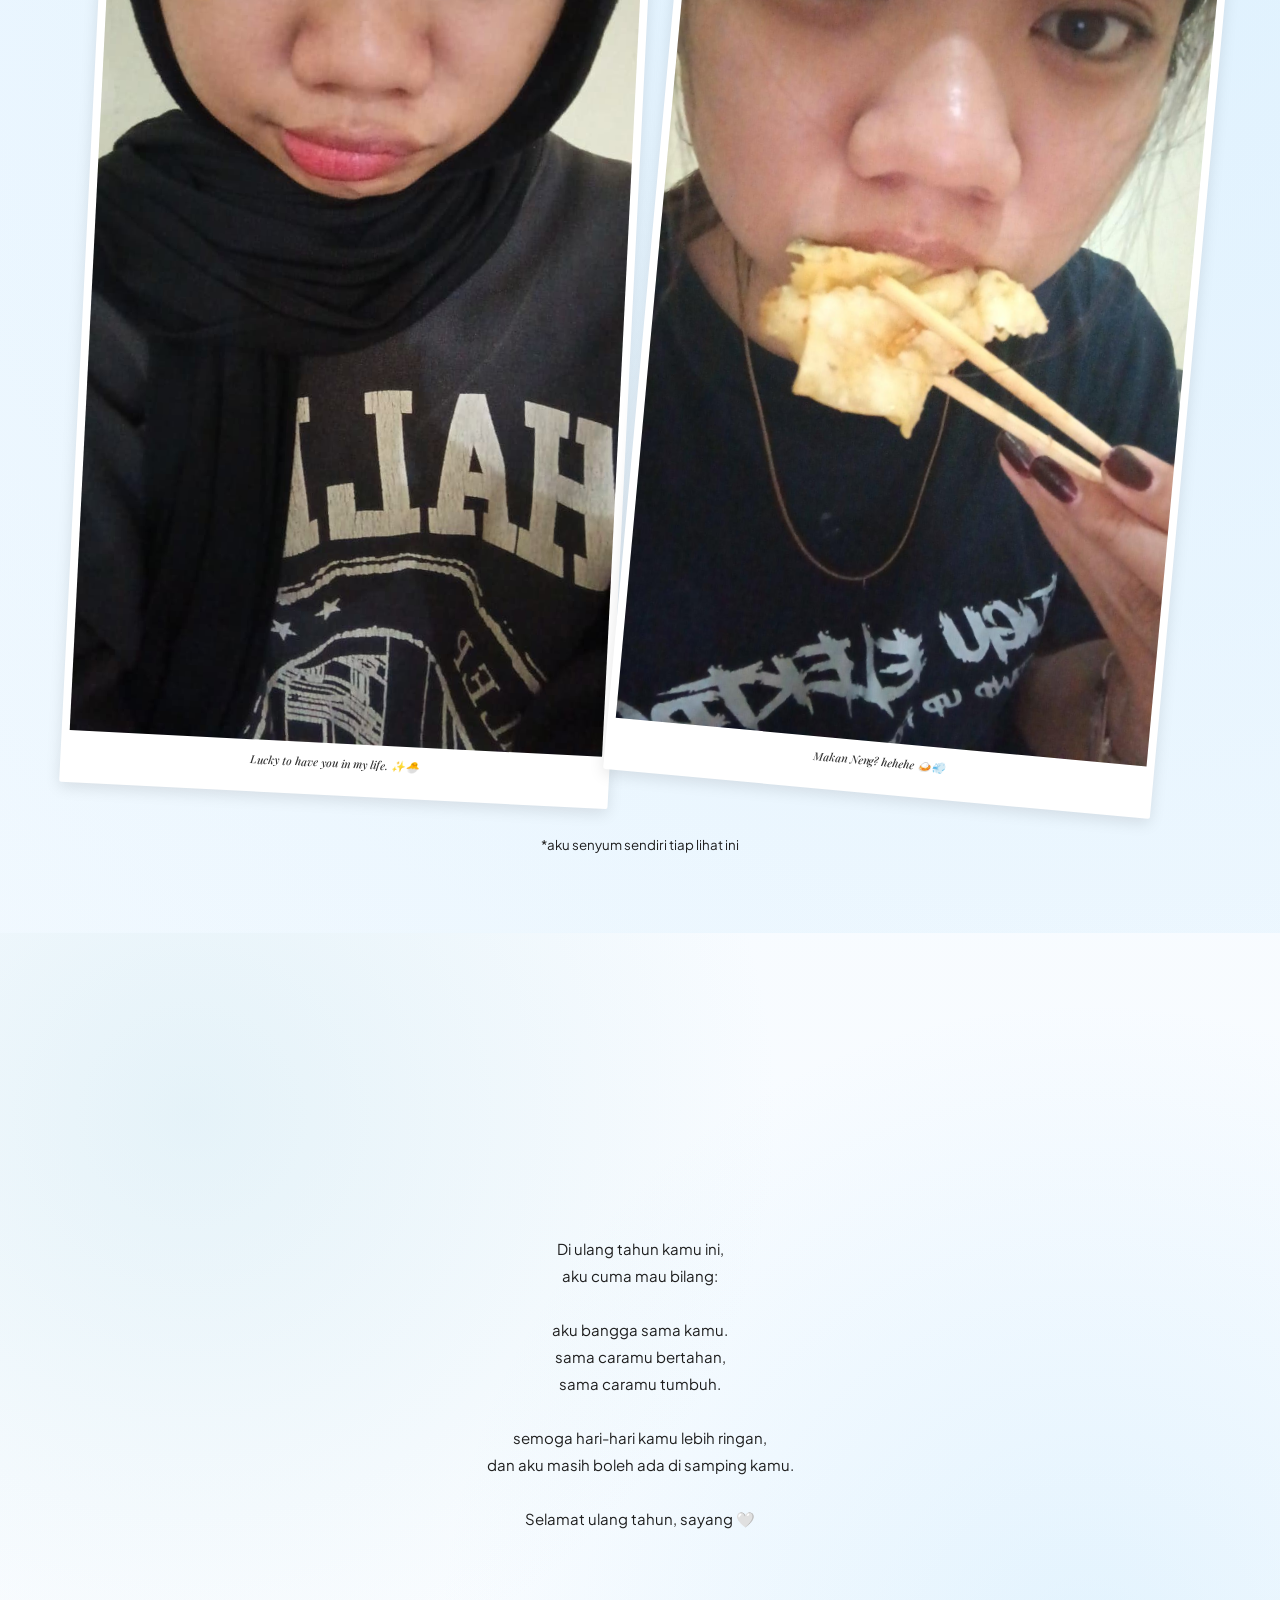
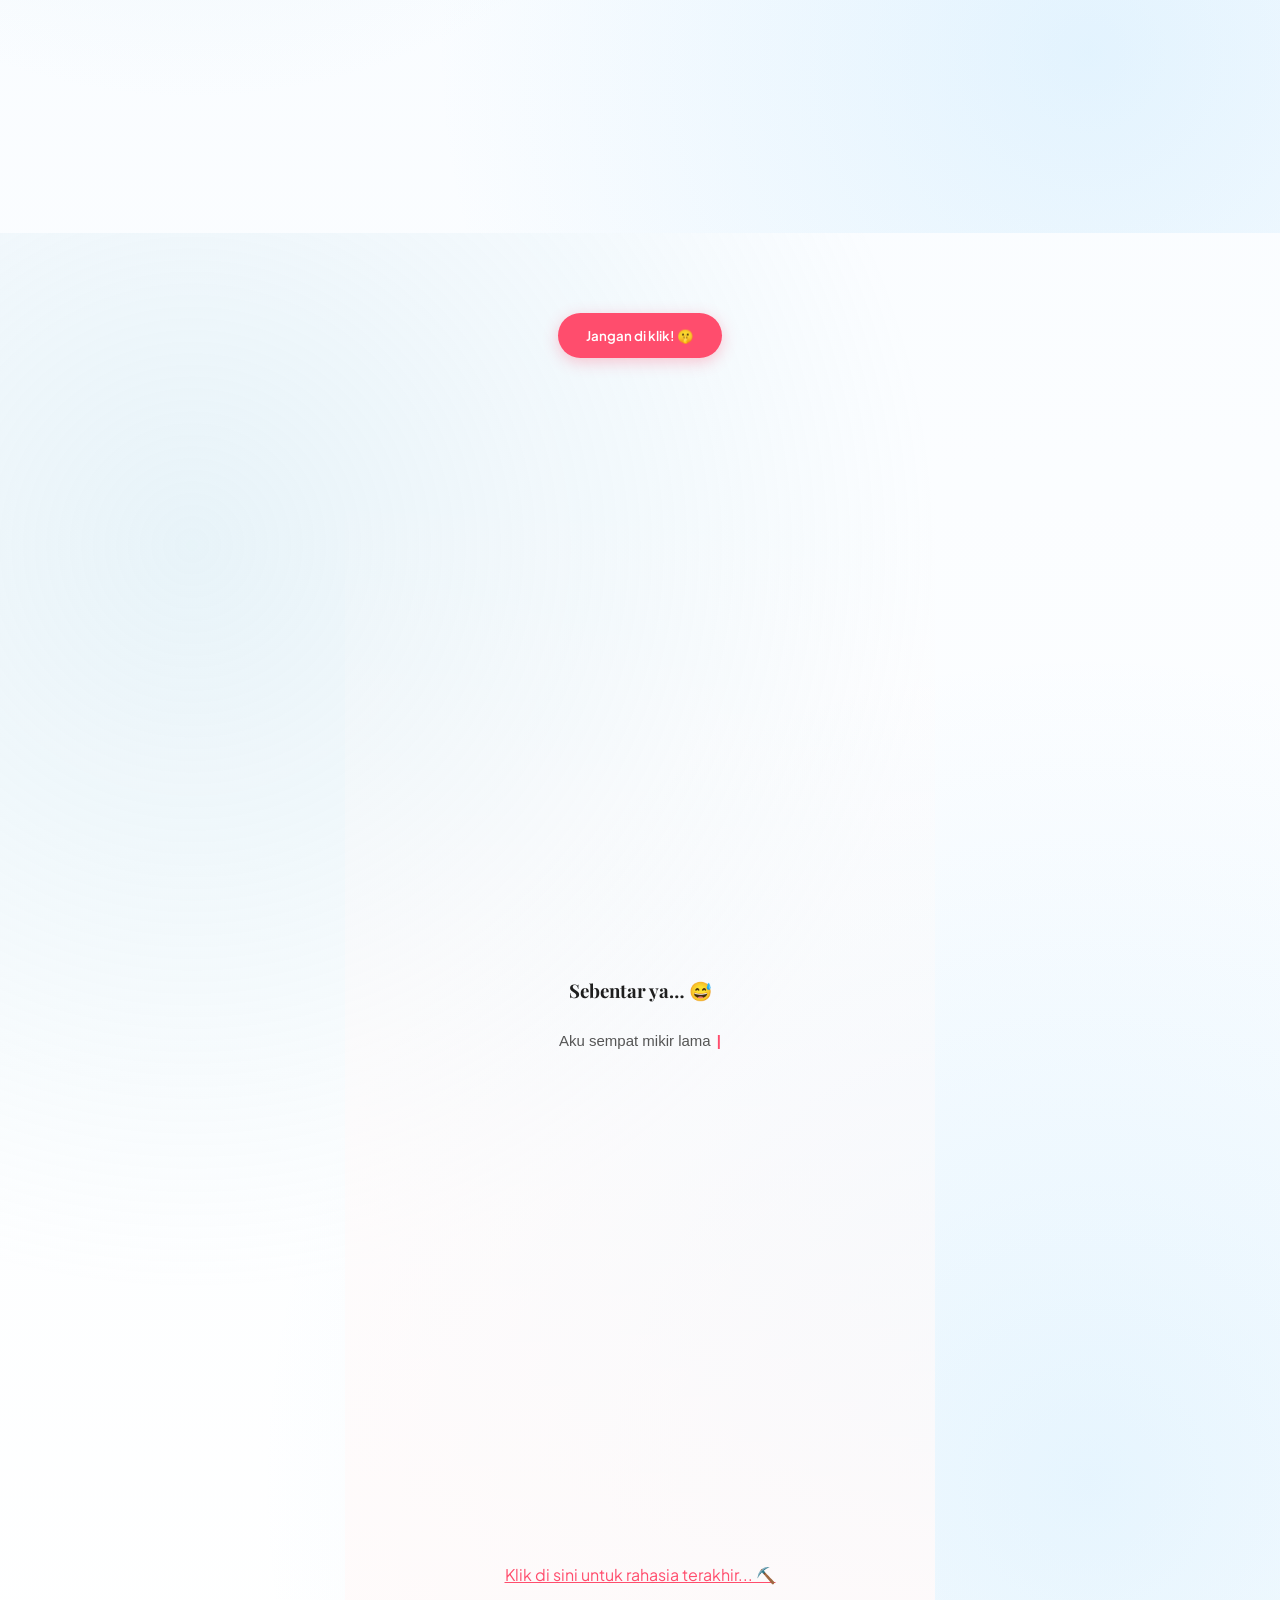
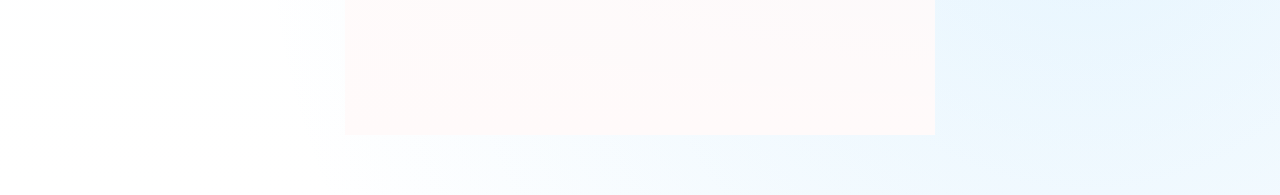
==== commit a850506e: "PEMBARUAN V2" ====
--- a/index.html
+++ b/index.html
@@ -1,37 +1,225 @@
 <!DOCTYPE html>
 <html lang="id">
 <head>
-    <meta charset="UTF-8">
-    <meta name="viewport" content="width=device-width, initial-scale=1.0">
-    <title>Minecraft Surprise - Naura</title>
-    <link rel="stylesheet" href="mc-style.css">
+  <meta charset="UTF-8">
+  <meta name="viewport" content="width=device-width, initial-scale=1.0">
+  <title>Ini apa Yahhh</title>
+  
+  <link href="https://fonts.googleapis.com/css2?family=Playfair+Display:wght@500;700&family=Plus+Jakarta+Sans:wght@300;400;500&display=swap" rel="stylesheet">
+  
+  <link rel="stylesheet" href="style.css">
 </head>
 <body>
 
-    <h2 id="title-hint">Pilih Item Kesukaanmu!</h2>
-
-    <div class="chest-container" onclick="openChest()">
-        <div id="chest-icon">📦</div>
-    </div>
-
-    <div class="inventory">
-        <div class="item-slot" onclick="selectItem(this, '🐱')">🐱</div>
-        <div class="item-slot" onclick="selectItem(this, '💎')">💎</div>
-        <div class="item-slot" onclick="selectItem(this, '🍰')">🍰</div>
-        <div class="item-slot" onclick="selectItem(this, '💖')">💖</div>
-    </div>
-
-    <div class="game-ui" id="instruction">
-        Pilih semua item dulu, lalu klik box-nya!
-    </div>
-
-    <div id="gift-popup" class="hidden-gift">
-        <h3>ACHIEVEMENT UNLOCKED!</h3>
-        <p>Kamu berhasil merakit kasih sayangku!</p>
-        <p id="gift-location">Cek di bawah bantal kamu sekarang! 🎁</p>
-        <button class="btn-claim" onclick="location.reload()">Main Lagi?</button>
-    </div>
-
-    <script src="mc-script.js"></script>
+<div id="loader">
+  <div class="loader-content">
+    <div class="heart-loader"></div>
+    <p>Menyiapkan sesuatu yang manis...</p>
+  </div>
+</div>
+
+  <button id="themeToggle" aria-label="Toggle Dark Mode">🌙</button>
+
+  <div class="floating-bubbles"></div>
+  <div class="floating-hearts"></div>
+
+  <section class="section hero fade-up">
+    <h1 class="fade-slide">Happy Birthday</h1>
+    <h2 class="fade-slide">my favorite person 🎂</h2>
+    <button id="startBtn">klik duluu yaa 🐱</button>
+  </section>
+
+  <section class="section fade-up">
+    <h3>menuju hari spesial 🎂</h3>
+    <div id="countdown" aria-live="polite">
+      <div><span id="days">0</span><small>hari</small></div>
+      <div><span id="hours">0</span><small>jam</small></div>
+      <div><span id="minutes">0</span><small>menit</small></div>
+      <div><span id="seconds">0</span><small>detik</small></div>
+    </div>
+  </section>
+
+  <section class="section fade-up">
+    <p>
+      Naura,<br><br>
+      kamu itu lucu tanpa sadar,<br>
+      nyebelin tanpa niat,<br>
+      tapi selalu berhasil bikin aku nyaman.<br><br>
+      Dan entah gimana caranya,<br>
+      semua hal tentang kamu<br>
+      selalu aku suka.
+    </p>
+  </section>
+
+  <section class="section fade-up">
+    <h3>our little story</h3>
+    <p>
+      Kita punya cerita yang nggak selalu sempurna,<br>
+      tapi selalu jujur.<br><br>
+      Dari hal kecil,<br>
+      sampai momen yang bikin aku sadar. <br>
+      <i>“oh, aku suka orang ini.”</i>
+    </p>
+  </section>
+
+  <section class="section fade-up">
+  <h3>some memories 🤍</h3>
+  <div class="gallery">
+    <div class="polaroid">
+      <img src="assets/photos/1.jpg" alt="Memory 1">
+      <span>You, me, and Toleransi 🤍 🛸</span>
+    </div>
+    <div class="polaroid">
+      <img src="assets/photos/2.jpg" alt="Memory 2">
+      <span>Definisi bahagia itu sederhana. sama kamu. 🤡🎈</span>
+    </div>
+    <div class="polaroid">
+      <img src="assets/photos/3.jpg" alt="Memory 3">
+      <span>Dua orang random yang entah kenapa bisa cocok. 😂 👾👾</span>
+    </div>
+    <div class="polaroid">
+      <img src="assets/photos/4.jpg" alt="Memory 4">
+      <span>Gatau lagi mau gaya apaaa 🦙✨</span>
+    </div>
+
+    <div class="polaroid">
+      <img src="assets/photos/5.jpg" alt="Memory 5">
+      <span>Favorite person, favorite place. 😆🤍 🦖💨</span>
+    </div>
+    <div class="polaroid portrait">
+      <img src="assets/photos/6.jpg" alt="Memory 6">
+      <span>MIIAWWW??? 🐱✨🌈 </span>
+    </div>
+    <div class="polaroid portrait">
+      <img src="assets/photos/7.jpg" alt="Memory 7">
+      <span>Tolong jangan berhenti jadi Naura yang lucu ya. 🍄🔥</span>
+    </div>
+    <div class="polaroid portrait">
+      <img src="assets/photos/8.jpg" alt="Memory 8">
+      <span>Cantik bangettt, nggak paham lagi! 😆👺</span>
+    </div>
+
+    <div class="polaroid portrait">
+      <img src="assets/photos/9.jpg" alt="Memory 9">
+      <span>Simply beautiful. ✨🐸🌸</span>
+    </div>
+    <div class="polaroid portrait">
+      <img src="assets/photos/10.jpg" alt="Memory 10">
+      <span>Cantiknya konsisten banget, nggak pernah libur. 🗿💖</span>
+    </div>
+    <div class="polaroid portrait">
+      <img src="assets/photos/11.jpg" alt="Memory 11">
+      <span>Lucky to have you in my life. ✨🐣</span>
+    </div>
+    <div class="polaroid portrait">
+      <img src="assets/photos/12.jpg" alt="Memory 12">
+      <span>Makan Neng? hehehe 🍛💨</span>
+    </div>
+  </div>
+  <small>*aku senyum sendiri tiap lihat ini</small>
+</section>
+
+  <section class="section fade-up">
+    <p>
+      Di ulang tahun kamu ini,<br>
+      aku cuma mau bilang:<br><br>
+      aku bangga sama kamu.<br>
+      sama caramu bertahan,<br>
+      sama caramu tumbuh.<br><br>
+      semoga hari-hari kamu lebih ringan,<br>
+      dan aku masih boleh ada di samping kamu.<br><br>
+      Selamat ulang tahun, sayang 🤍
+    </p>
+  </section>
+
+  <section class="section fade-up" style="text-align: center; padding: 60px 20px;">
+  
+ <button class="surprise">Jangan di klik! 🤫</button>
+  
+<div id="surpriseText">
+    <h2 class="surprise-title">Review Jujur Tentang Kamu 📝</h2>
+    
+   <div class="rating-card">
+    <div class="rating-item">
+        <div class="rating-info"><span>Tingkat Kegemasan</span><span>1000%</span></div>
+        <div class="rating-bar"><div class="rating-fill" style="--target-width: 100%;"></div></div>
+        <small class="rating-status">Melampaui batas kewajaran! ⚠️</small>
+    </div>
+
+    <div class="rating-item">
+        <div class="rating-info"><span>Lemah Lembut</span><span>95%</span></div>
+        <div class="rating-bar"><div class="rating-fill" style="--target-width: 95%;"></div></div>
+        <small class="rating-status">Definisi bidadari, tapi kalau marah jadi singa. 🦁</small>
+    </div>
+
+    <div class="rating-item">
+        <div class="rating-info"><span>Pengertian & Sabar</span><span>100%</span></div>
+        <div class="rating-bar"><div class="rating-fill" style="--target-width: 100%;"></div></div>
+        <small class="rating-status">Sabar banget ngadepin aku yang random ini.</small>
+    </div>
+
+<div class="rating-item">
+    <div class="rating-info"><span>Tingkat Nyebelin</span><span>85%</span></div>
+    <div class="rating-bar"><div class="rating-fill" style="--target-width: 85%;"></div></div>
+    <small class="rating-status">Tingkat nyebelinnya tinggi, tapi herannya tetep sayang. 🙄</small>
+</div>
+
+<div class="rating-item">
+    <div class="rating-info"><span>Mandiri</span><span>100%</span></div>
+    <div class="rating-bar"><div class="rating-fill" style="--target-width: 100%;"></div></div>
+    <small class="rating-status">Hebat banget bisa handle banyak hal sendiri, bangga deh!</small>
+</div>
+
+    <div class="rating-item">
+        <div class="rating-info"><span>Tingkat Absurd</span><span>88%</span></div>
+        <div class="rating-bar"><div class="rating-fill" style="--target-width: 88%; background: linear-gradient(to right, #ffd166, #f78c6c);"></div></div>
+        <small class="rating-status">Hanya kita yang paham jokes-nya. 👽</small>
+    </div>
+
+    <div class="rating-item">
+        <div class="rating-info"><span>Sayang Aku ke Kamu</span><span>Unlimited ♾️</span></div>
+        <div class="rating-bar"><div class="rating-fill" style="--target-width: 100%; background: #ff4d6d;"></div></div>
+        <small class="rating-status">Tidak bisa dihitung pakai rumus matematika apapun.</small>
+    </div>
+</div>
+
+    <hr style="border: 0; border-top: 1px dashed #ffcad4; margin: 20px 0;">
+
+<ul class="funny-list">
+    <li><span>🫠</span> Tiba-tiba random ngirim pap atau video lucu.</li>
+    <li><span>😤</span> Kalau lagi fokus sama sesuatu, dunia serasa milik sendiri.</li>
+    <li><span>🌙</span> Pendengar yang baik, bahkan untuk ceritaku yang nggak jelas.</li>
+    <li><span>🤡</span> Bilang mau tidur, tapi 1 jam kemudian masih kelihatan online.</li>
+    <li><span>🎧</span> Sering dengerin lagu yang sama berulang-ulang sampai bosen.</li>
+</ul>
+
+    <p class="footer-note">"Data ini divalidasi oleh detak jantungku sendiri."</p>
+</div>
+
+<section class="confess" id="confess">
+  <div style="height: 350px;"></div>
+
+  <h3>Sebentar ya… 😅</h3>
+  
+  <p class="confess-text">Aku sempat mikir lama banget, ini mau aku simpan sendiri aja, atau mending aku jujur sekalian sekarang.</p>
+  
+  <p class="confess-text">Soalnya kalau dipikir-pikir kita tuh lucu. Udah saling sayang, udah saling perhatian setiap hari, tapi kadang aku masih nanya ke diri sendiri…<br><b>“Sebenarnya kita ini apa sih?”</b> 😂</p>
+  
+  <p class="confess-text">Jujur, aku nyaman banget sama kamu, Naura. Beneran. Dan kenyamanan ini bukan sesuatu yang pengin aku sembunyiin lagi.</p>
+  
+  <p class="confess-text">Jadi, di hari yang spesial ini, aku cuma mau bilang kalau aku sayang sama kamu. ✨</p>
+  
+  <p class="confess-text">Aku nggak minta jawaban sekarang kok. Kalau kamu ngerasa hal yang sama, mungkin kita bisa coba buat jalanin ini lebih jelas. Pelan-pelan aja, yang penting kita sama-sama tahu arahnya ke mana.</p>
+  
+  <p class="confess-text">Tapi kalau pun belum, nggak apa-apa juga. Setidaknya aku udah merasa lega karena akhirnya bisa jujur sama kamu. 😌</p>
+  
+
+  <audio id="music" loop preload="auto">
+    <source src="assets/music/sempurna.mp3" type="audio/mpeg">
+  </audio>
+
+<a href="minecraft.html" style="color: #ff4d6d; text-decoration: underline;">Klik di sini untuk rahasia terakhir... ⛏️</a>
+
+  <script src="script.js"></script>
 </body>
 </html>
--- a/style.css
+++ b/style.css
@@ -0,0 +1,785 @@
+* {
+  margin: 0;
+  padding: 0;
+  box-sizing: border-box;
+}
+
+html {
+  scroll-behavior: smooth;
+}
+
+body {
+  font-family: "Plus Jakarta Sans", sans-serif;
+  background: radial-gradient(circle at top, #dceeff, #fff);
+  color: #1e1e1e;
+  text-align: center;
+  overflow-x: hidden;
+  transition: background 0.6s, color 0.6s;
+}
+
+/* ==========================================================================
+   SECTIONS & LAYOUT
+   ========================================================================== */
+
+.section {
+  min-height: 100vh;
+  padding: 80px 20px;
+  display: flex;
+  flex-direction: column;
+  justify-content: center;
+  align-items: center;
+  position: relative;
+  overflow: hidden;
+}
+
+.section::before {
+  content: "";
+  position: absolute;
+  inset: 0;
+  background: 
+    radial-gradient(circle at 15% 20%, rgba(173, 216, 230, 0.25), transparent 45%),
+    radial-gradient(circle at 85% 80%, rgba(135, 206, 250, 0.2), transparent 50%);
+  z-index: 0;
+}
+
+.section > * {
+  position: relative;
+  z-index: 1;
+}
+
+/* ==========================================================================
+   HERO SECTION
+   ========================================================================== */
+
+.hero::before {
+  content: "";
+  position: absolute;
+  inset: 0;
+  background: linear-gradient(120deg, #dceeff, #a0d8ff, #fff, #c4e0ff, #dceeff);
+  background-size: 200% 200%;
+  z-index: -1;
+  animation: smoothGradient 30s ease infinite;
+}
+
+@keyframes smoothGradient {
+  0%   { background-position: 0% 50%; }
+  50%  { background-position: 100% 50%; }
+  100% { background-position: 0% 50%; }
+}
+
+.hero h1 {
+  font-family: "Playfair Display", serif;
+  font-size: 48px;
+  color: #1e1e1e;
+}
+
+.hero h2 {
+  font-size: 18px;
+  margin: 12px 0 40px;
+  color: #555;
+}
+
+/* ==========================================================================
+   BUTTONS
+   ========================================================================== */
+
+/* Pastikan #startBtn dan .surprise memiliki gaya yang persis sama */
+#startBtn, .surprise {
+  display: flex;
+  align-items: center;
+  justify-content: center;
+  margin: 20px auto;
+  padding: 14px 28px;
+  border: none;
+  border-radius: 999px;
+  background: #ff4d6d; /* Warna Pink Cerah */
+  color: white;
+  font-weight: 600;
+  cursor: pointer;
+  font-family: "Plus Jakarta Sans", sans-serif;
+  box-shadow: 0 4px 15px rgba(255, 77, 109, 0.3);
+  animation: pulse 2s infinite; /* Efek berdenyut */
+  transition: transform 0.3s cubic-bezier(0.34, 1.56, 0.64, 1),
+              box-shadow 0.3s ease, 
+              background 0.3s ease;
+}
+
+#startBtn:hover, .surprise:hover {
+  transform: translateY(-3px) scale(1.05);
+  background: #ff335c;
+  box-shadow: 0 12px 30px rgba(255, 77, 109, 0.4);
+}
+
+#startBtn:active, .surprise:active {
+  transform: scale(0.96);
+}
+
+@keyframes pulse {
+  0% { transform: scale(1); box-shadow: 0 4px 15px rgba(255, 77, 109, 0.3); }
+  50% { transform: scale(1.05); box-shadow: 0 4px 25px rgba(255, 77, 109, 0.5); }
+  100% { transform: scale(1); box-shadow: 0 4px 15px rgba(255, 77, 109, 0.3); }
+}
+
+/* Theme Toggle Specific */
+#themeToggle {
+  position: fixed;
+  top: 20px;
+  right: 20px;
+  z-index: 9999; /* Pastikan di atas segalanya */
+  
+  /* Ukuran & Bentuk */
+  width: 45px;
+  height: 45px;
+  border-radius: 50%; /* Membuat bulat sempurna */
+  
+  /* Tampilan */
+  display: flex;
+  align-items: center;
+  justify-content: center;
+  font-size: 20px; /* Ukuran icon dikecilkan sedikit */
+  border: none;
+  cursor: pointer;
+  
+  /* Warna */
+  background: rgba(255, 255, 255, 0.8);
+  color: #1e1e1e;
+  backdrop-filter: blur(5px); /* Efek kaca */
+  box-shadow: 0 4px 12px rgba(0, 0, 0, 0.1);
+  
+  /* Animasi */
+  transition: all 0.4s cubic-bezier(0.4, 0, 0.2, 1);
+}
+
+#themeToggle:hover {
+  transform: scale(1.1) rotate(15deg);
+  background: #ffffff;
+  box-shadow: 0 6px 15px rgba(0, 0, 0, 0.15);
+}
+
+/* ==========================================================================
+   TYPOGRAPHY
+   ========================================================================== */
+
+/* Selector umum untuk semua paragraf di web */
+p {
+  max-width: 620px;
+  margin: 0 auto;
+  line-height: 1.8;
+  font-size: 15px;
+}
+
+h3 {
+  font-family: "Playfair Display", serif;
+  margin-bottom: 24px;
+}
+
+#confess {
+  padding: 150px 20px;
+  margin-top: 100px;
+  min-height: 100vh; /* Tambahkan ini agar fokus 1 layar penuh */
+  display: flex;
+  flex-direction: column;
+  justify-content: center;
+  background: linear-gradient(to bottom, transparent, #fffafa);
+}
+
+.confess-text {
+  min-height: 1.5em; 
+  visibility: hidden; 
+  max-width: 550px; 
+  margin: 0 auto 30px auto; 
+  line-height: 1.8; 
+  font-family: 'Poppins', sans-serif;
+  color: #555;
+  text-align: center; /* Tambahkan ini agar teks ngetiknya di tengah */
+}
+
+.confess-text.type {
+  visibility: visible !important;
+}
+
+/* Penekanan pada kalimat penting */
+.confess-text b {
+  color: #ff4d6d;
+  font-size: 1.15rem;
+  font-weight: 600;
+}
+
+/* ==========================================================================
+   GALERI & POLAROID (STABLE VERSION)
+   ========================================================================== */
+.gallery {
+  position: relative;
+  z-index: 10;
+  display: flex;
+  flex-wrap: wrap;
+  justify-content: center;
+  align-items: flex-start;
+  gap: 15px;
+  padding: 40px 10px;
+  width: 100%;
+  box-sizing: border-box;
+}
+
+.polaroid {
+  position: relative;
+  z-index: 11;
+  width: 45%; 
+  min-width: 140px;
+  background: #ffffff;
+  padding: 8px 8px 25px 8px;
+  border-radius: 2px;
+  box-shadow: 0 5px 15px rgba(0,0,0,0.1);
+  display: flex;
+  flex-direction: column;
+  cursor: pointer;
+  box-sizing: border-box;
+
+  /* Fitur Animasi Awal */
+  opacity: 0;
+  transform: translateY(30px) rotate(0deg); 
+  transition: transform 0.8s cubic-bezier(0.34, 1.56, 0.64, 1), opacity 0.8s ease;
+}
+
+.polaroid.show {
+  opacity: 1 !important;
+  transform: translateY(0) rotate(var(--rotation, 0deg)) !important;
+}
+.polaroid.show:hover {
+  transform: scale(1.1) rotate(0deg) translateY(-15px) !important;
+  z-index: 500 !important;
+  box-shadow: 0 20px 40px rgba(0,0,0,0.3) !important;
+}
+
+.polaroid img {
+  width: 100%;
+  height: auto;
+  display: block;
+  object-fit: cover;
+  background-color: #f5f5f5;
+  aspect-ratio: 4 / 3; /* Default untuk foto 1-5 */
+}
+
+/* Khusus Foto 6-12 (Pastikan di HTML: class="polaroid portrait") */
+.polaroid.portrait img {
+  aspect-ratio: 9 / 16;
+  object-position: top;
+}
+
+.polaroid span {
+  display: block;
+  /* Font puitis/tangan */
+  font-family: 'Playfair Display', serif; 
+  font-style: italic;
+  font-weight: 500;
+  font-size: 11px;
+  line-height: 1.4;
+  margin-top: 12px;
+  color: #333;
+  text-align: center;
+  /* Mencegah teks terlalu mepet ke pinggir kertas */
+  padding: 0 5px; 
+}
+
+
+/* ==========================================================================
+   DARK MODE POLAROID
+   ========================================================================== */
+body.dark .polaroid {
+  background: #f1ece7;
+}
+
+body.dark .polaroid span {
+  color: #121212;
+}
+/* ==========================================================================
+   COUNTDOWN & SURPRISE
+   ========================================================================== */
+
+#countdown {
+  display: flex;
+  gap: 20px;
+  margin-top: 30px;
+}
+
+#countdown div {
+  background: rgba(255, 255, 255, 0.6);
+  backdrop-filter: blur(10px);
+  padding: 16px 18px;
+  border-radius: 16px;
+  min-width: 70px;
+}
+
+#countdown span {
+  font-size: 28px;
+  font-weight: 500;
+}
+
+#countdown small {
+  display: block;
+  font-size: 12px;
+  color: #666;
+  margin-top: 4px;
+}
+
+#surpriseText {
+  opacity: 0;
+  transform: translateY(20px);
+  transition: all 0.8s ease;
+  margin-top: 16px;
+  pointer-events: none;
+}
+
+#surpriseText.show {
+  opacity: 1;
+  transform: translateY(0);
+  pointer-events: auto;
+}
+
+/* ==========================================================================
+   ANIMATIONS & DECORATIONS
+   ========================================================================== */
+
+.floating-hearts, 
+.floating-bubbles {
+  position: fixed;
+  inset: 0;
+  pointer-events: none;
+  overflow: visible;
+  z-index: 50;
+}
+
+.heart {
+  position: absolute;
+  font-size: 14px;
+  opacity: 0.35;
+  animation: floatUp linear infinite;
+  color: #a0d8ff;
+}
+
+.bubble {
+  position: absolute;
+  border-radius: 50%;
+  opacity: 0.25;
+  background: rgba(173, 216, 230, 0.4);
+  animation: floatUp linear infinite;
+}
+
+@keyframes floatUp {
+  from {
+    transform: translateY(110vh) scale(1);
+    opacity: 0;
+  }
+  10% {
+    opacity: 0.35;
+  }
+  to {
+    transform: translateY(-10vh) scale(1.2);
+    opacity: 0;
+  }
+}
+
+.section.fade-up {
+  opacity: 0;
+  transform: translateY(40px);
+  transition: opacity 1s ease, transform 1s ease;
+}
+
+.section.fade-up.show {
+  opacity: 1;
+  transform: translateY(0);
+}
+
+.fade-slide {
+  opacity: 0;
+  transform: translateY(30px);
+  transition: opacity 1s ease, transform 1s ease;
+}
+
+.fade-slide.show {
+  opacity: 1;
+  transform: translateY(0);
+}
+
+/* ==========================================================================
+   DARK MODE
+   ========================================================================== */
+
+body.dark {
+  background: #121212;
+  color: #f1ece7;
+}
+
+body.dark #themeToggle {
+  background: rgba(42, 42, 42, 0.8);
+  color: #f1ece7;
+  box-shadow: 0 4px 12px rgba(0, 0, 0, 0.5);
+}
+body.dark .section {
+  background: transparent;
+}
+
+body.dark p, 
+body.dark h1, 
+body.dark h2, 
+body.dark h3 {
+  color: #f1ece7;
+}
+
+body.dark small {
+  color: #b5b5b5;
+}
+
+body.dark .hero::before {
+  background: linear-gradient(120deg, #1a1a1a, #2a2a2a, #121212, #2a2a2a, #1a1a1a);
+  background-size: 200% 200%;
+  animation: smoothGradient 30s ease infinite;
+}
+
+body.dark .gallery img {
+  filter: brightness(0.9);
+}
+
+.lightbox img {
+  max-width: 90%; 
+  max-height: 85vh; /* Biar foto panjang gak kepotong di bawah layar HP */
+  object-fit: contain; /* Biar seluruh foto Naura kelihatan utuh */
+  border: 4px solid white; /* Frame putih biar makin estetik */
+  box-shadow: 0 0 20px rgba(0,0,0,0.5);
+  border-radius: 4px; /* Sudut foto sedikit halus */
+}
+
+.lightbox {
+  position: fixed;
+  top: 0;
+  left: 0;
+  width: 100%;
+  height: 100%;
+  background: rgba(0, 0, 0, 0.9); /* Latar belakang hitam transparan */
+  display: flex;
+  justify-content: center;
+  align-items: center;
+  z-index: 99999; /* Biar di depan semua elemen hati/gelembung */
+}
+
+@keyframes fall {
+    0% {
+        transform: translateY(0) rotate(0deg);
+        opacity: 1;
+    }
+    100% {
+        transform: translateY(110vh) rotate(360deg);
+        opacity: 0.5;
+    }
+}
+
+.falling-emoji {
+    position: fixed;
+    top: -50px;
+    z-index: 9999;
+    pointer-events: none;
+    user-select: none;
+    animation: fall linear forwards;
+}
+
+/* ==========================================================================
+   SURPRISE SECTION POLISH (RATING & LIST)
+   ========================================================================== */
+
+#surpriseText {
+    display: none; 
+    opacity: 0;
+    transition: opacity 1.5s ease;
+    padding: 30px 20px;
+    max-width: 450px; /* Sedikit lebih ramping agar estetik */
+    margin: 40px auto;
+    background: rgba(255, 255, 255, 0.8);
+    backdrop-filter: blur(10px);
+    border-radius: 24px;
+    border: 1px solid rgba(255, 133, 161, 0.2);
+    box-shadow: 0 20px 40px rgba(0, 0, 0, 0.05);
+}
+
+.surprise-title {
+    font-family: 'Playfair Display', serif;
+    color: #ff4d6d;
+    font-size: 1.6rem;
+    margin-bottom: 25px;
+}
+
+/* Container Rating Progres Bar */
+.rating-card {
+    text-align: left;
+    margin-bottom: 30px;
+}
+
+.rating-item {
+    margin-bottom: 18px;
+}
+
+.rating-info {
+    display: flex;
+    justify-content: space-between;
+    font-size: 0.9rem;
+    font-weight: 600;
+    color: #444;
+    margin-bottom: 6px;
+}
+
+.rating-bar {
+    background: #eee;
+    height: 8px;
+    border-radius: 10px;
+    overflow: hidden;
+}
+
+/* Letakkan di bawah .rating-bar di file CSS kamu */
+.rating-status {
+    display: block;
+    text-align: left;
+    font-size: 0.75rem;
+    color: #888;
+    margin-top: 5px;
+    margin-bottom: 10px;
+    font-style: italic;
+    opacity: 0; /* Mulai dari sembunyi */
+    transform: translateX(-10px);
+    transition: all 0.8s ease;
+}
+
+/* Munculkan status saat container reveal aktif */
+#surpriseText.reveal .rating-status {
+    opacity: 1;
+    transform: translateX(0);
+    transition-delay: 1.2s; /* Muncul setelah bar jalan */
+}
+
+/* Warna khusus untuk bar Absurd agar beda sendiri */
+.rating-item:nth-child(odd) .rating-fill {
+    background: linear-gradient(to right, #ff85a1, #ff4d6d);
+}
+
+.rating-fill {
+    background: linear-gradient(to right, #a0d8ff, #ff85a1);
+    height: 100%;
+    border-radius: 10px;
+    transition: width 2s ease-out; /* Animasi bar jalan */
+}
+
+/* List Dosa / Hal Lucu */
+.funny-list {
+    padding: 0;
+    list-style-type: none;
+    text-align: left;
+}
+
+.funny-list li {
+    margin-bottom: 12px;
+    padding: 14px 18px;
+    background: white;
+    border-radius: 16px;
+    font-size: 0.9rem;
+    color: #555;
+    display: flex;
+    align-items: center;
+    gap: 12px;
+    box-shadow: 0 4px 10px rgba(0,0,0,0.02);
+    border: 1px solid #fef0f2;
+}
+
+.funny-list li span {
+    font-size: 1.2rem;
+}
+
+.footer-note {
+    font-size: 0.8rem;
+    color: #999;
+    font-style: italic;
+    margin-top: 25px;
+}
+
+/* ==========================================================================
+   STAGGERED ANIMATION (EFEK MUNCUL BERGANTIAN)
+   ========================================================================== */
+
+/* State Awal: Sembunyi dan sedikit turun */
+.surprise-title, 
+.rating-item, 
+.funny-list li, 
+.footer-note {
+    opacity: 0;
+    transform: translateY(20px);
+    transition: all 0.6s cubic-bezier(0.175, 0.885, 0.32, 1.275);
+}
+
+/* State Aktif: Muncul saat class .reveal ditambahkan */
+#surpriseText.reveal .surprise-title,
+#surpriseText.reveal .rating-item,
+#surpriseText.reveal .funny-list li,
+#surpriseText.reveal .footer-note {
+    opacity: 1;
+    transform: translateY(0);
+}
+
+/* Atur Jeda Waktu (Delay) untuk 7 poin Rating */
+#surpriseText.reveal .surprise-title { transition-delay: 0.2s; }
+#surpriseText.reveal .rating-item:nth-child(1) { transition-delay: 0.4s; }
+#surpriseText.reveal .rating-item:nth-child(2) { transition-delay: 0.6s; }
+#surpriseText.reveal .rating-item:nth-child(3) { transition-delay: 0.8s; }
+#surpriseText.reveal .rating-item:nth-child(4) { transition-delay: 1.0s; }
+#surpriseText.reveal .rating-item:nth-child(5) { transition-delay: 1.2s; }
+#surpriseText.reveal .rating-item:nth-child(6) { transition-delay: 1.4s; }
+#surpriseText.reveal .rating-item:nth-child(7) { transition-delay: 1.6s; }
+
+/* Status muncul setelah bar-nya selesai jalan sedikit */
+#surpriseText.reveal .rating-status { transition-delay: 1.8s; }
+
+/* Jeda untuk Funny List (List Dosa) */
+#surpriseText.reveal .funny-list li:nth-child(1) { transition-delay: 2.1s; }
+#surpriseText.reveal .funny-list li:nth-child(2) { transition-delay: 2.3s; }
+#surpriseText.reveal .funny-list li:nth-child(3) { transition-delay: 2.5s; }
+#surpriseText.reveal .funny-list li:nth-child(4) { transition-delay: 2.7s; }
+#surpriseText.reveal .funny-list li:nth-child(5) { transition-delay: 2.9s; }
+#surpriseText.reveal .footer-note { transition-delay: 3.3s; }
+
+/* Reset Progress Bar agar jalan dari nol */
+.rating-fill {
+    width: 0 !important; /* Mulai dari 0 */
+    transition: width 2s cubic-bezier(0.1, 0.5, 0.1, 1);
+}
+
+#surpriseText.reveal .rating-fill {
+    /* Lebar otomatis diambil dari style inline di HTML */
+    width: var(--target-width) !important; 
+    transition: width 2s cubic-bezier(0.1, 0.5, 0.1, 1);
+    transition-delay: 1.1s;
+}
+
+#surpriseText, #confess {
+    position: relative;
+    z-index: 100; /* Lebih tinggi dari floating elements */
+}
+
+/* ==========================================================================
+   LOADER & MISC FIXES
+   ========================================================================== */
+
+/* Efek Menghilang untuk Loader */
+#loader.fade-out {
+  opacity: 0;
+  visibility: hidden;
+  transition: opacity 0.8s ease, visibility 0.8s;
+}
+
+/* Pastikan polaroid benar-benar muncul saat class .show aktif */
+.polaroid.show {
+  opacity: 1 !important;
+  transform: translateY(0) rotate(var(--rotation, 0deg)) !important;
+}
+
+/* Memastikan elemen lightbox berada di lapisan paling atas */
+.lightbox {
+  z-index: 100000;
+}
+
+#loader {
+  position: fixed;
+  inset: 0;
+  width: 100%;
+  height: 100vh;
+  /* Background gradient lembut agar tidak kaku */
+  background: radial-gradient(circle, #ffffff, #fff5f7); 
+  display: flex;
+  justify-content: center;
+  align-items: center;
+  z-index: 999999;
+  /* Transisi menghilang yang lebih halus */
+  transition: all 1s cubic-bezier(0.65, 0, 0.35, 1);
+}
+
+.loader-content {
+  display: flex;
+  flex-direction: column;
+  align-items: center;
+}
+
+.heart-loader {
+  width: 50px;
+  height: 50px;
+  background-color: #ff4d6d;
+  position: relative;
+  transform: rotate(45deg);
+  animation: pulse-loader 1.2s infinite ease-in-out;
+  box-shadow: 0 0 20px rgba(255, 77, 109, 0.4);
+}
+
+.heart-loader::before, .heart-loader::after {
+  content: "";
+  width: 50px;
+  height: 50px;
+  background-color: #ff4d6d;
+  border-radius: 50%;
+  position: absolute;
+}
+
+.heart-loader::before { top: -25px; left: 0; }
+.heart-loader::after { left: -25px; top: 0; }
+
+#loader p {
+  margin-top: 30px;
+  font-family: 'Plus Jakarta Sans', sans-serif;
+  font-size: 0.95rem;
+  color: #ff4d6d;
+  font-weight: 500;
+  letter-spacing: 0.5px;
+  /* Efek transisi saat teks berganti */
+  transition: opacity 0.5s ease;
+}
+
+/* Efek zoom-out saat loading selesai */
+#loader.fade-out {
+  opacity: 0;
+  transform: scale(1.1);
+  visibility: hidden;
+}
+
+@keyframes pulse-loader {
+  0% { transform: rotate(45deg) scale(0.8); }
+  50% { transform: rotate(45deg) scale(1.1); }
+  100% { transform: rotate(45deg) scale(0.8); }
+}
+
+/* Efek Cursor Berkedip */
+.type::after {
+  content: "|";
+  margin-left: 2px;
+  color: #ff4d6d;
+  font-weight: bold;
+  animation: blink 0.8s step-end infinite;
+}
+
+@keyframes blink {
+  from, to { opacity: 1; }
+  50% { opacity: 0; }
+}
+
+/* Hilangkan cursor saat ngetik selesai */
+.confess-text:not(.type)::after {
+  display: none;
+}
+
+.mc-button {
+    background: #52ad2d;
+    color: white;
+    padding: 15px 30px;
+    border: 4px solid #2e6119;
+    font-family: 'Courier New', Courier, monospace;
+    font-weight: bold;
+    text-decoration: none;
+    display: inline-block;
+    transition: 0.3s;
+}
+.mc-button:hover {
+    background: #418a24;
+    transform: scale(1.1);
+}
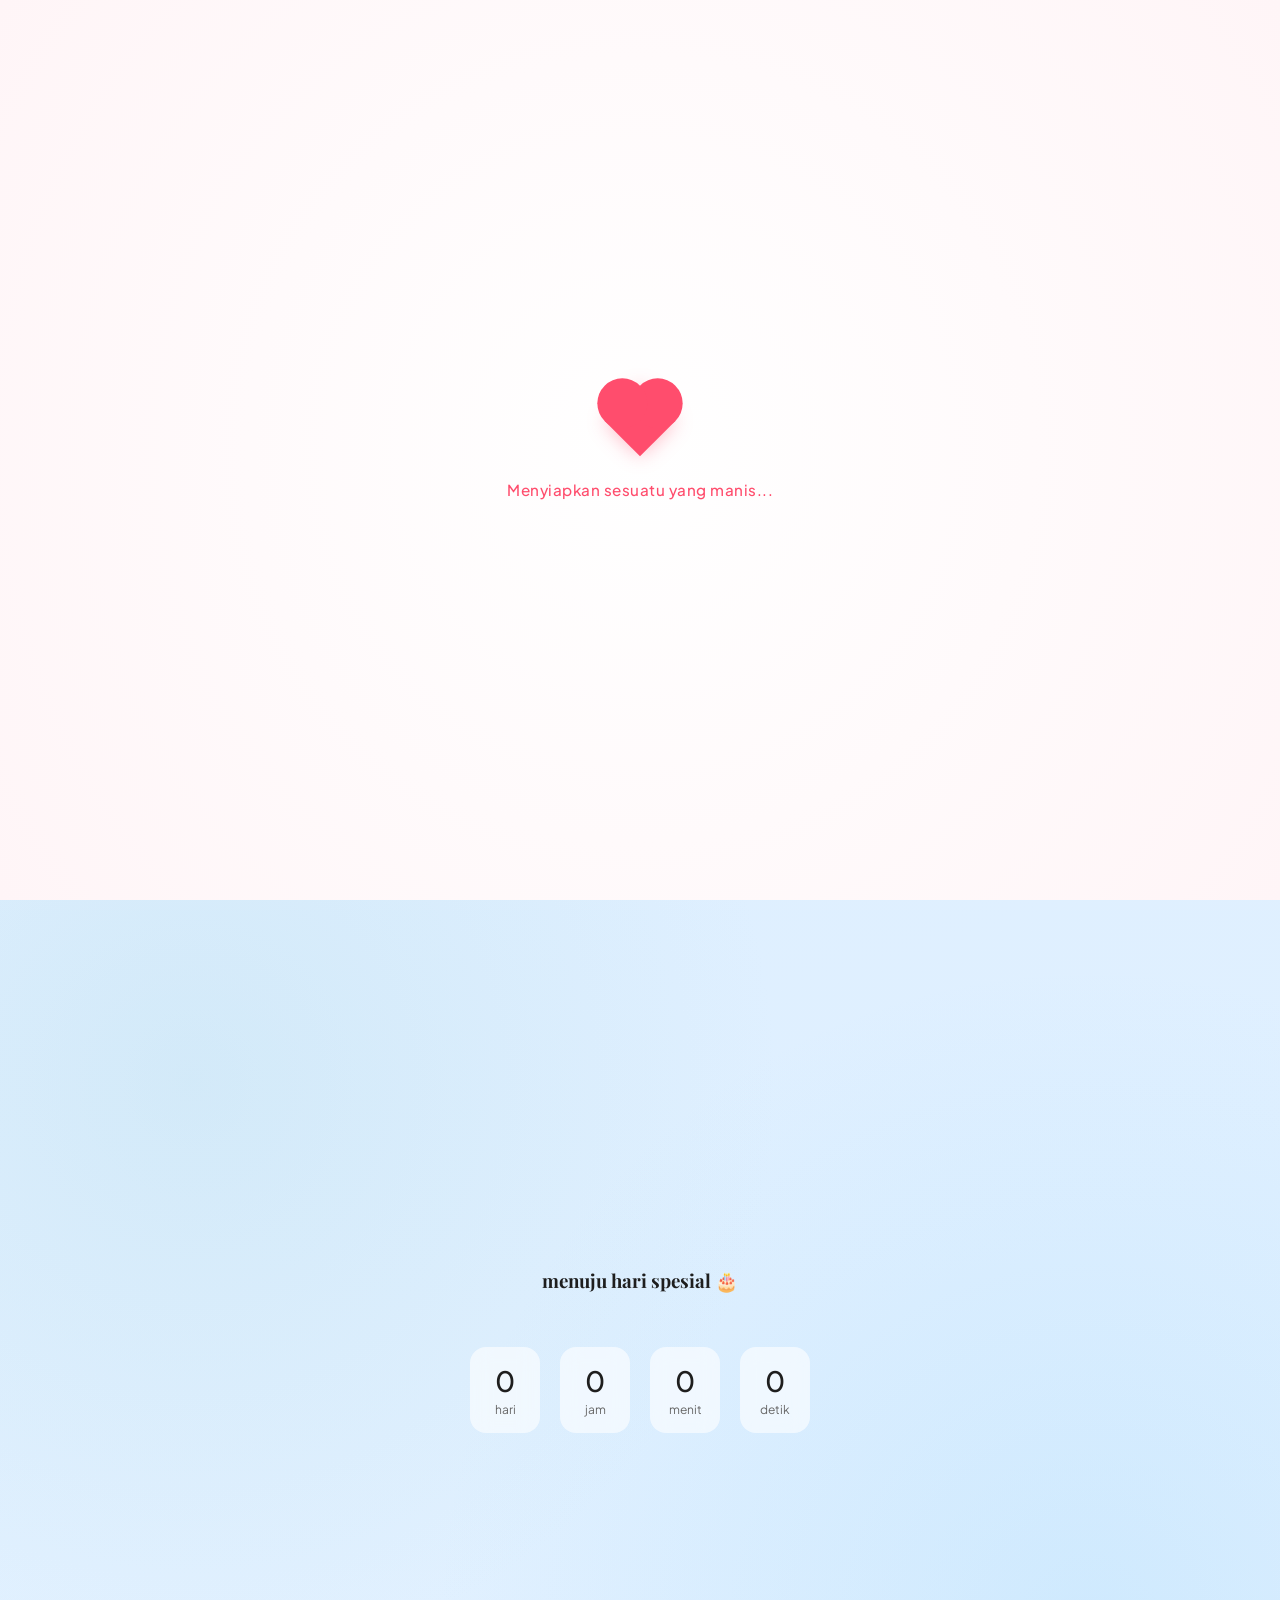
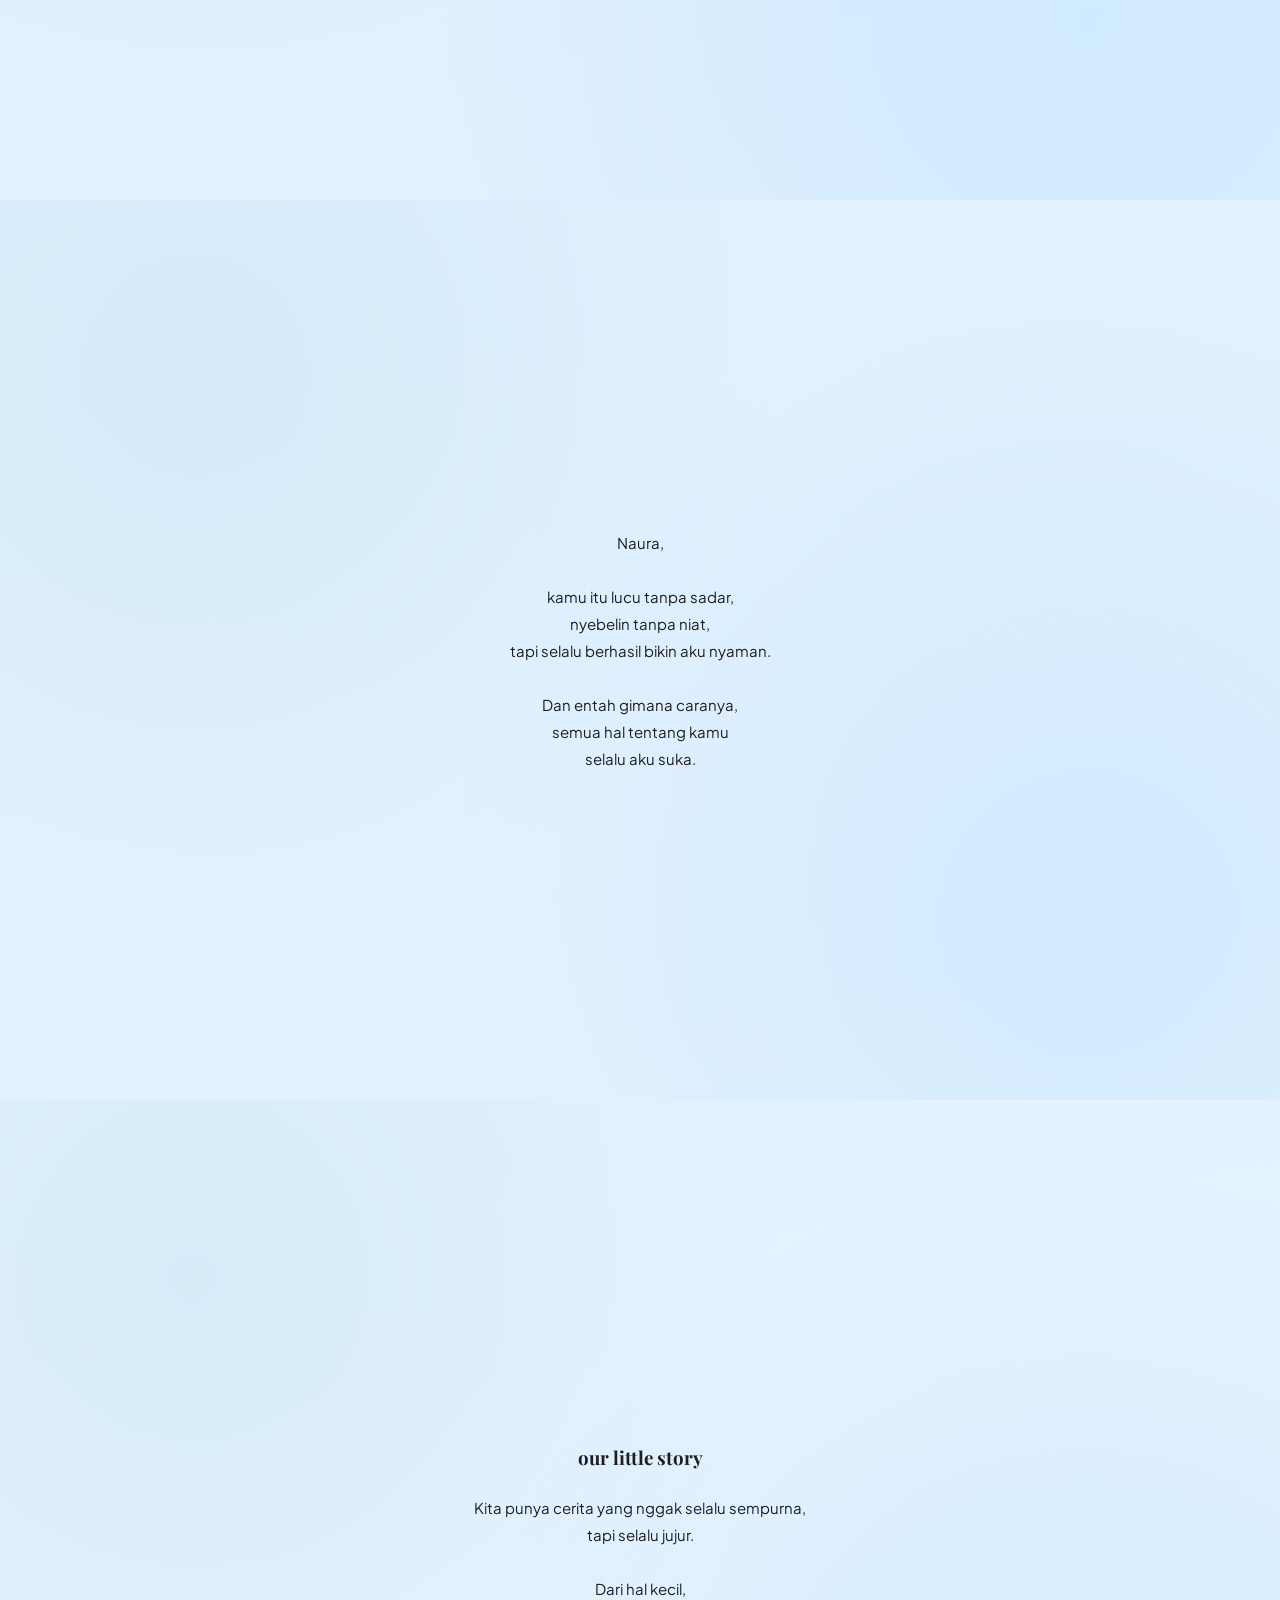
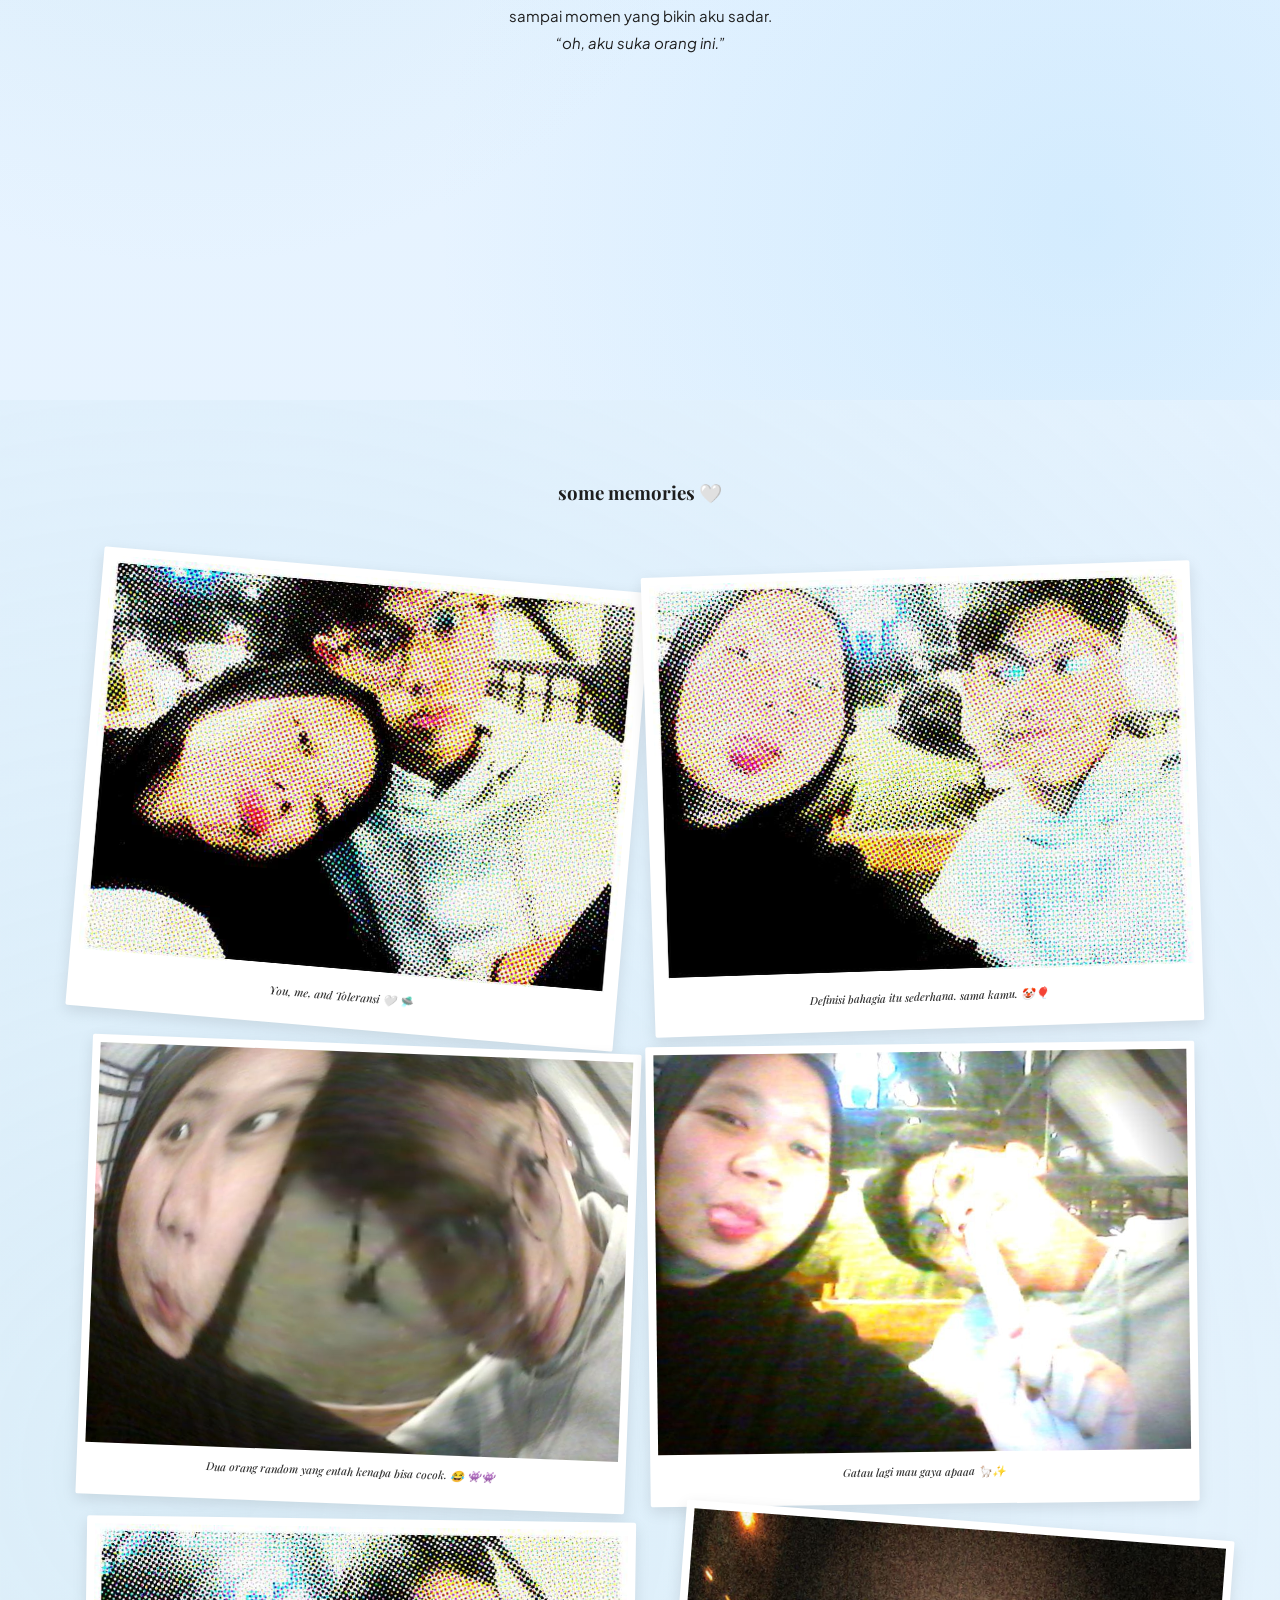
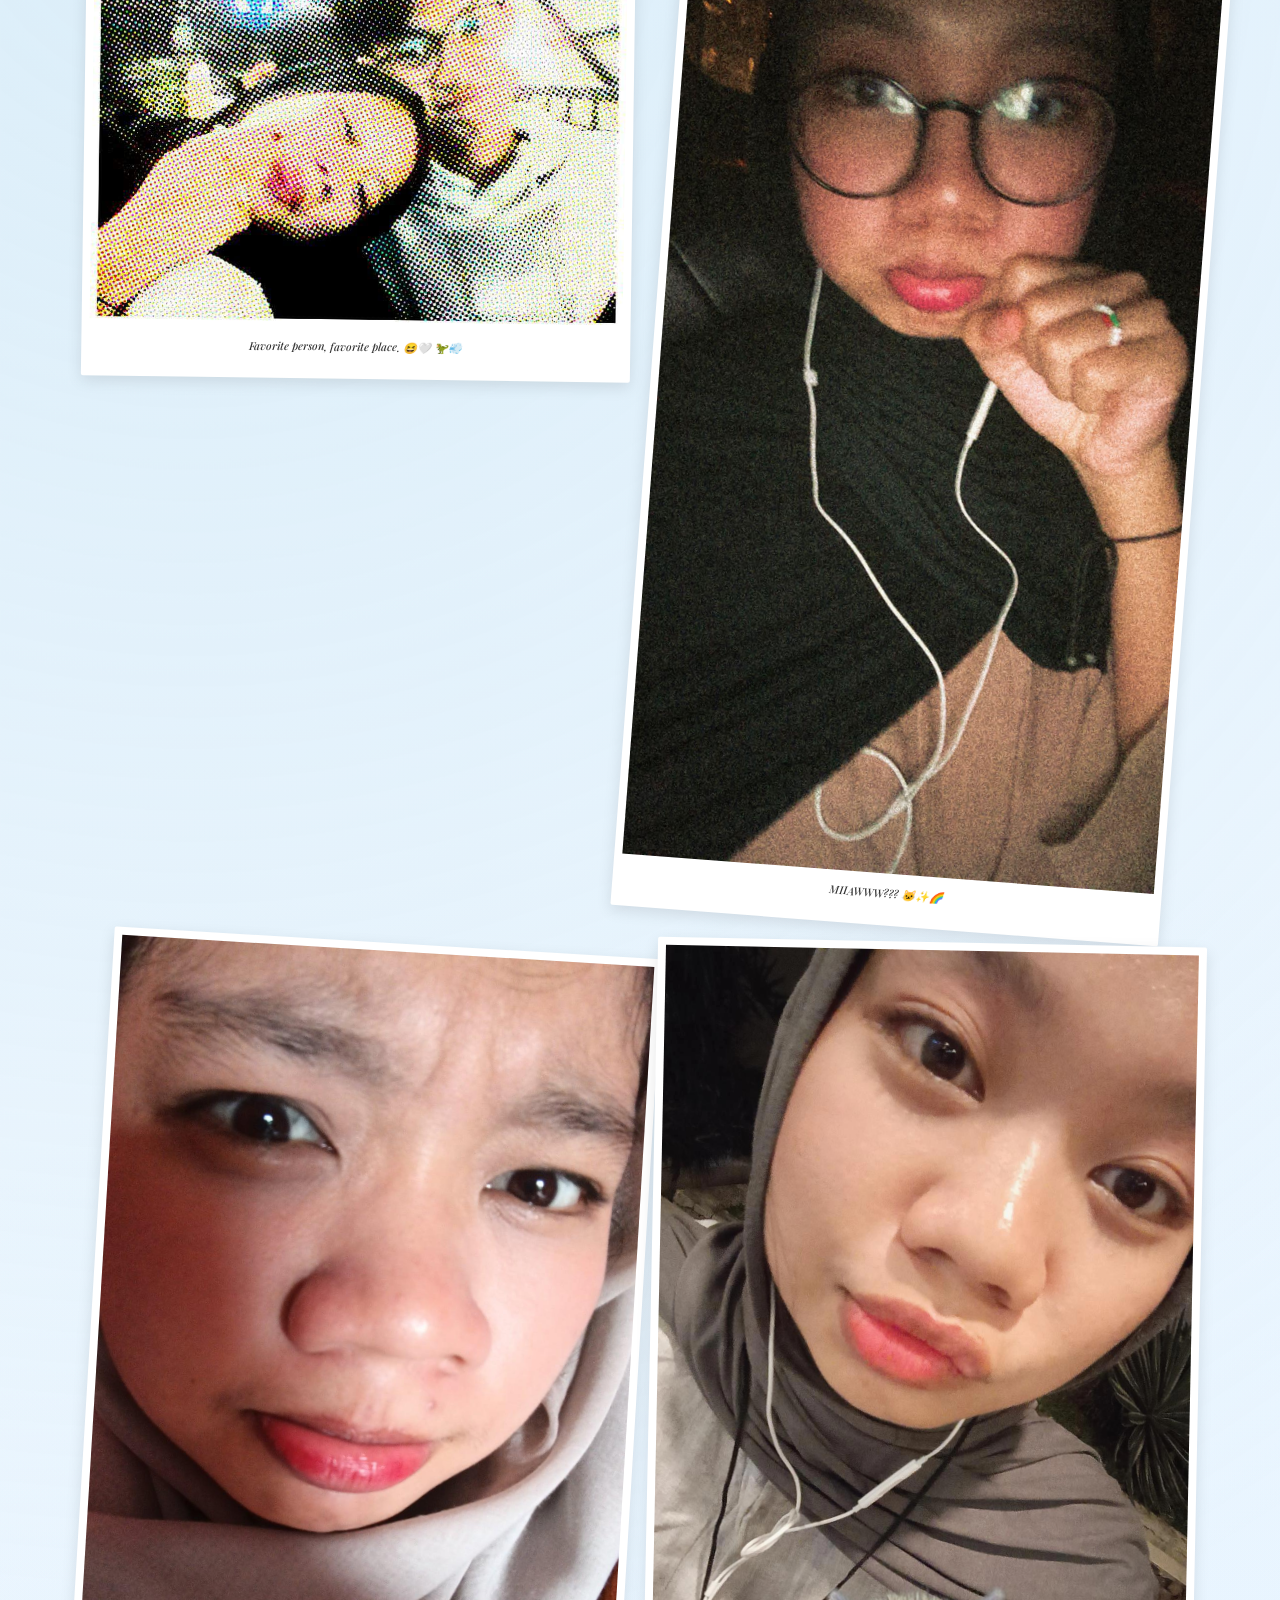
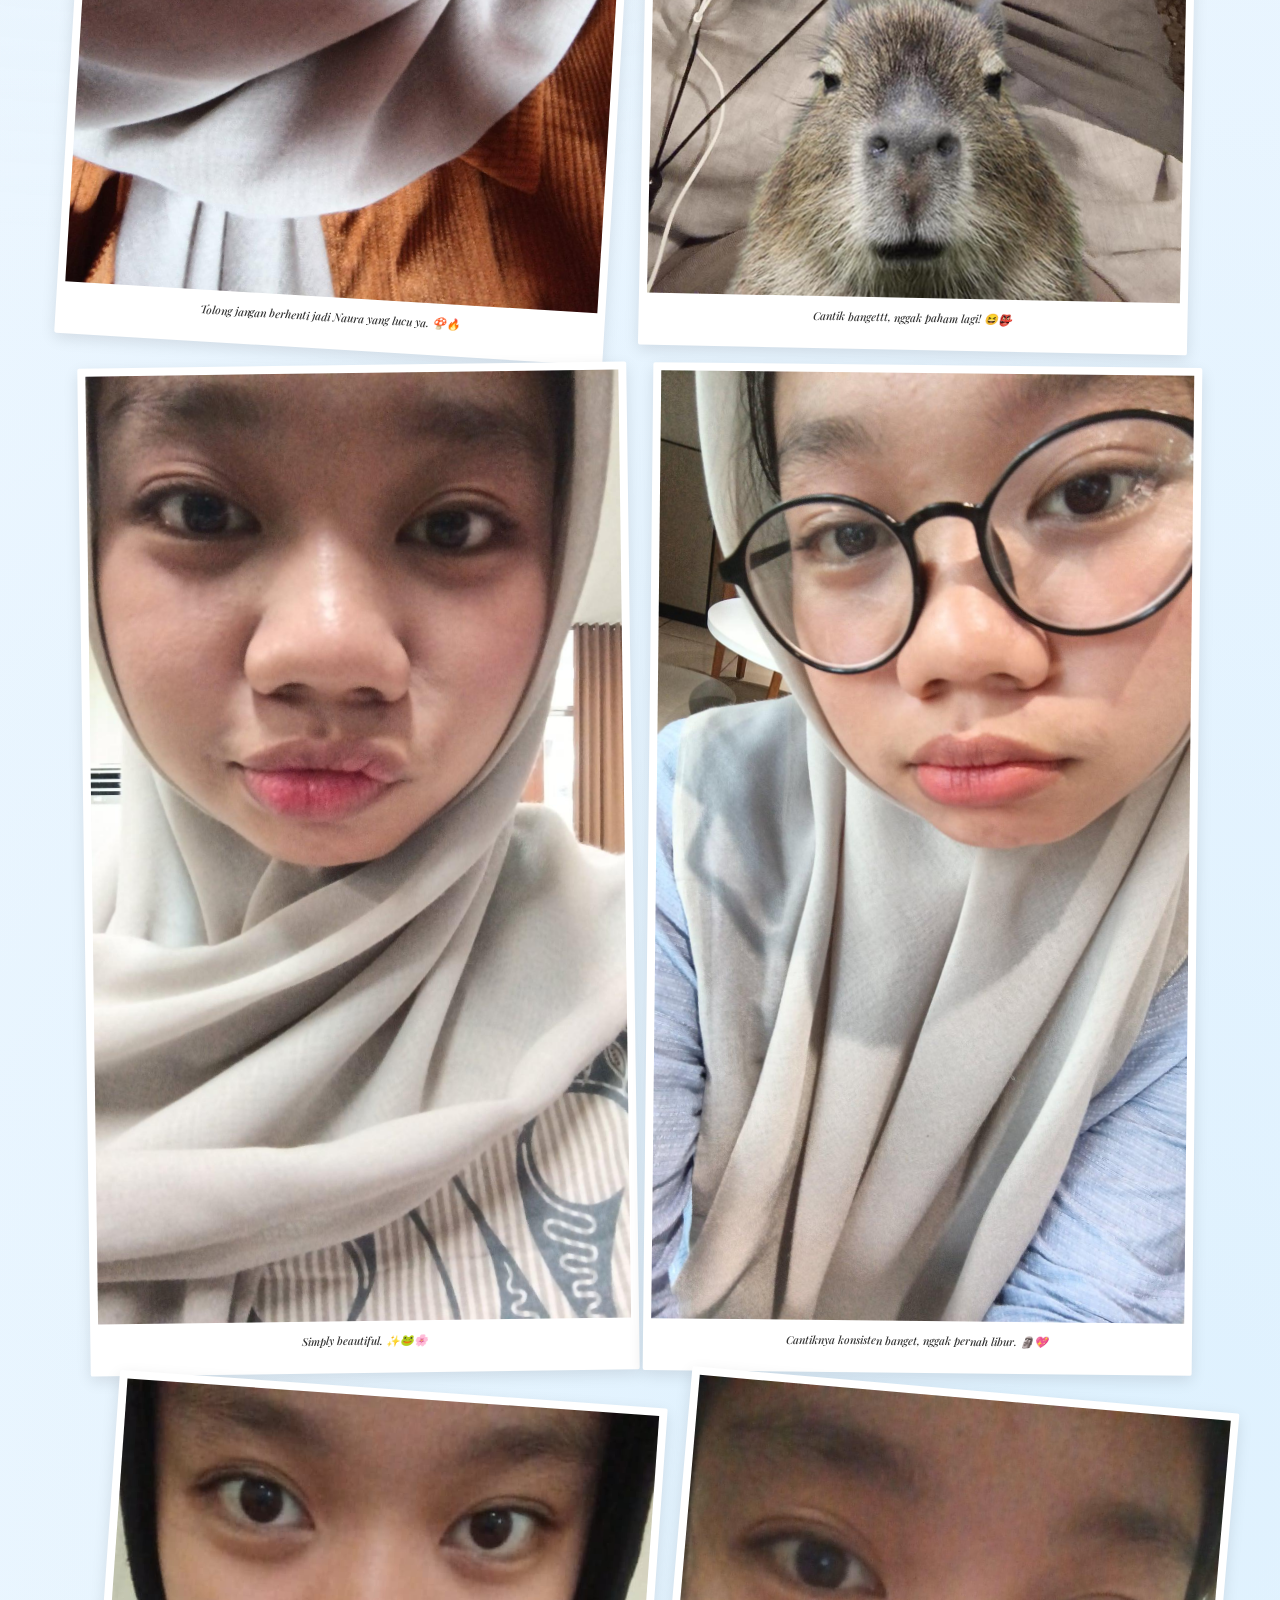
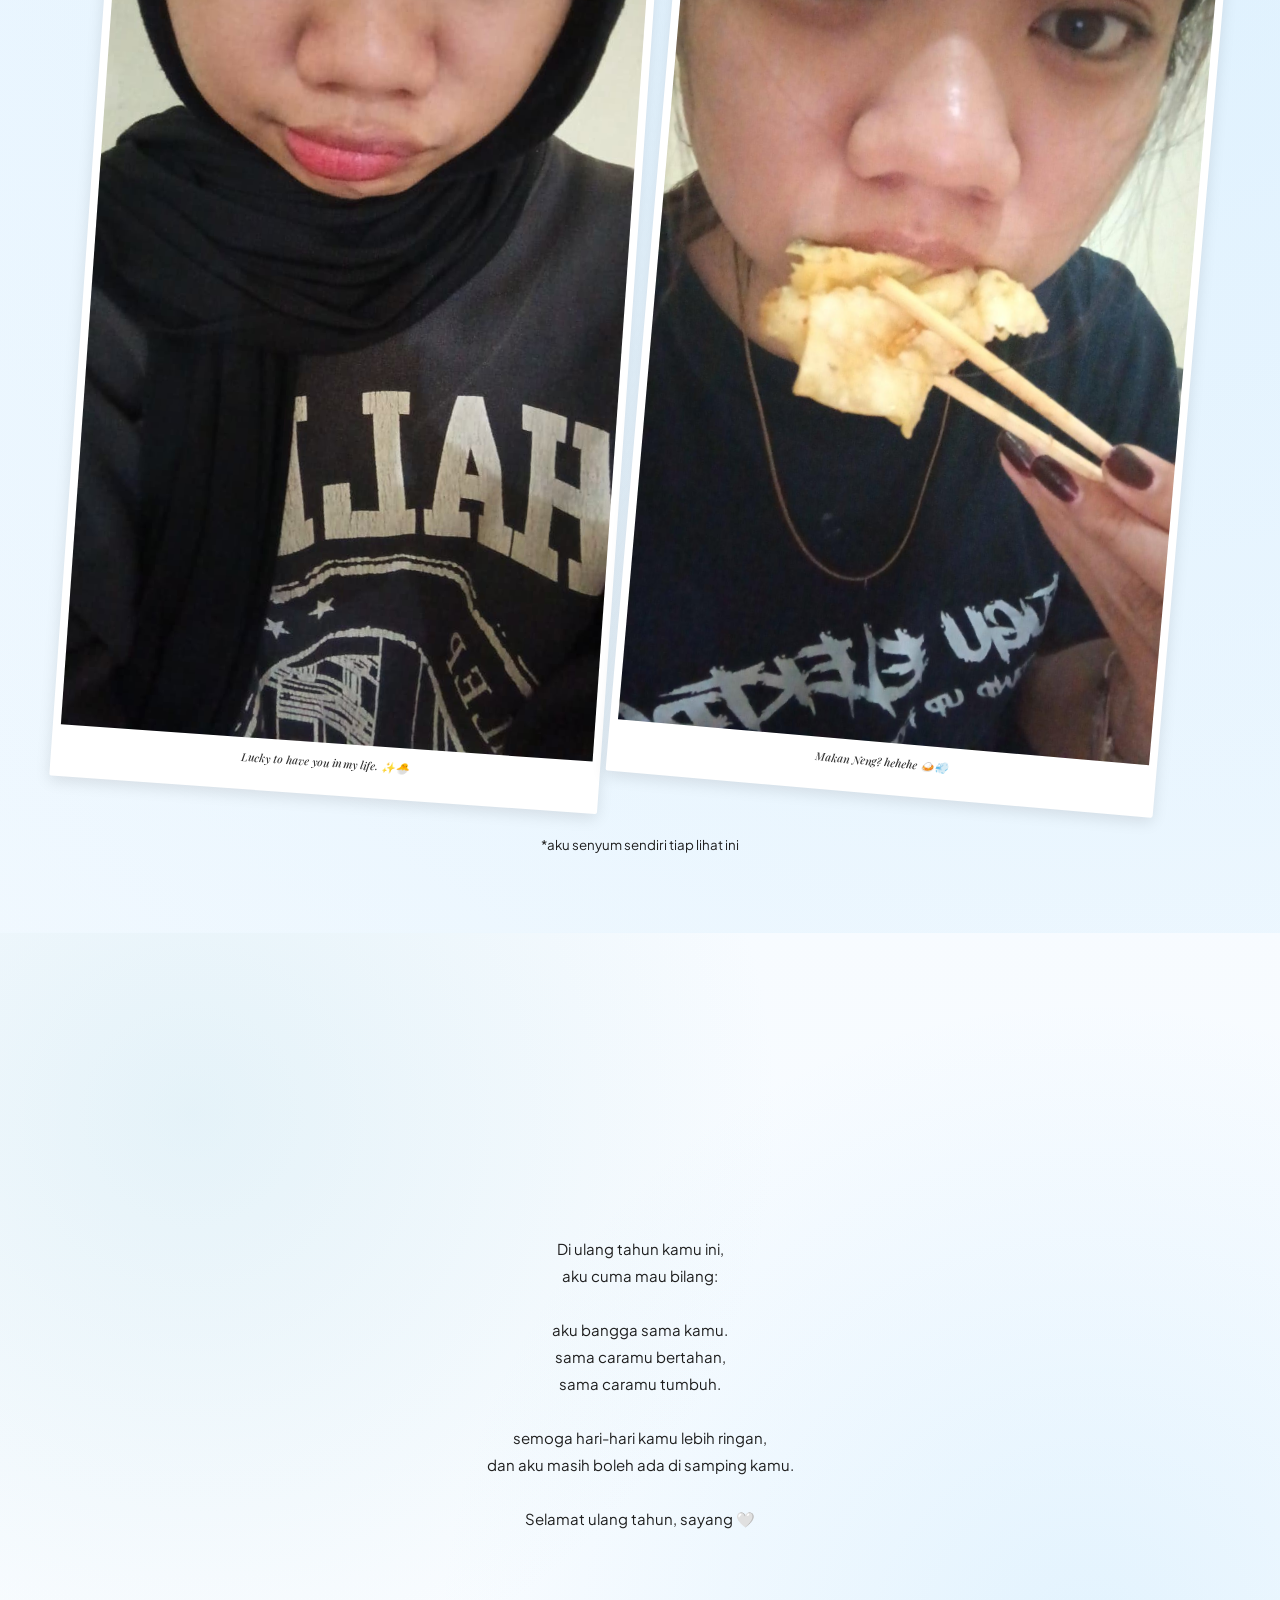
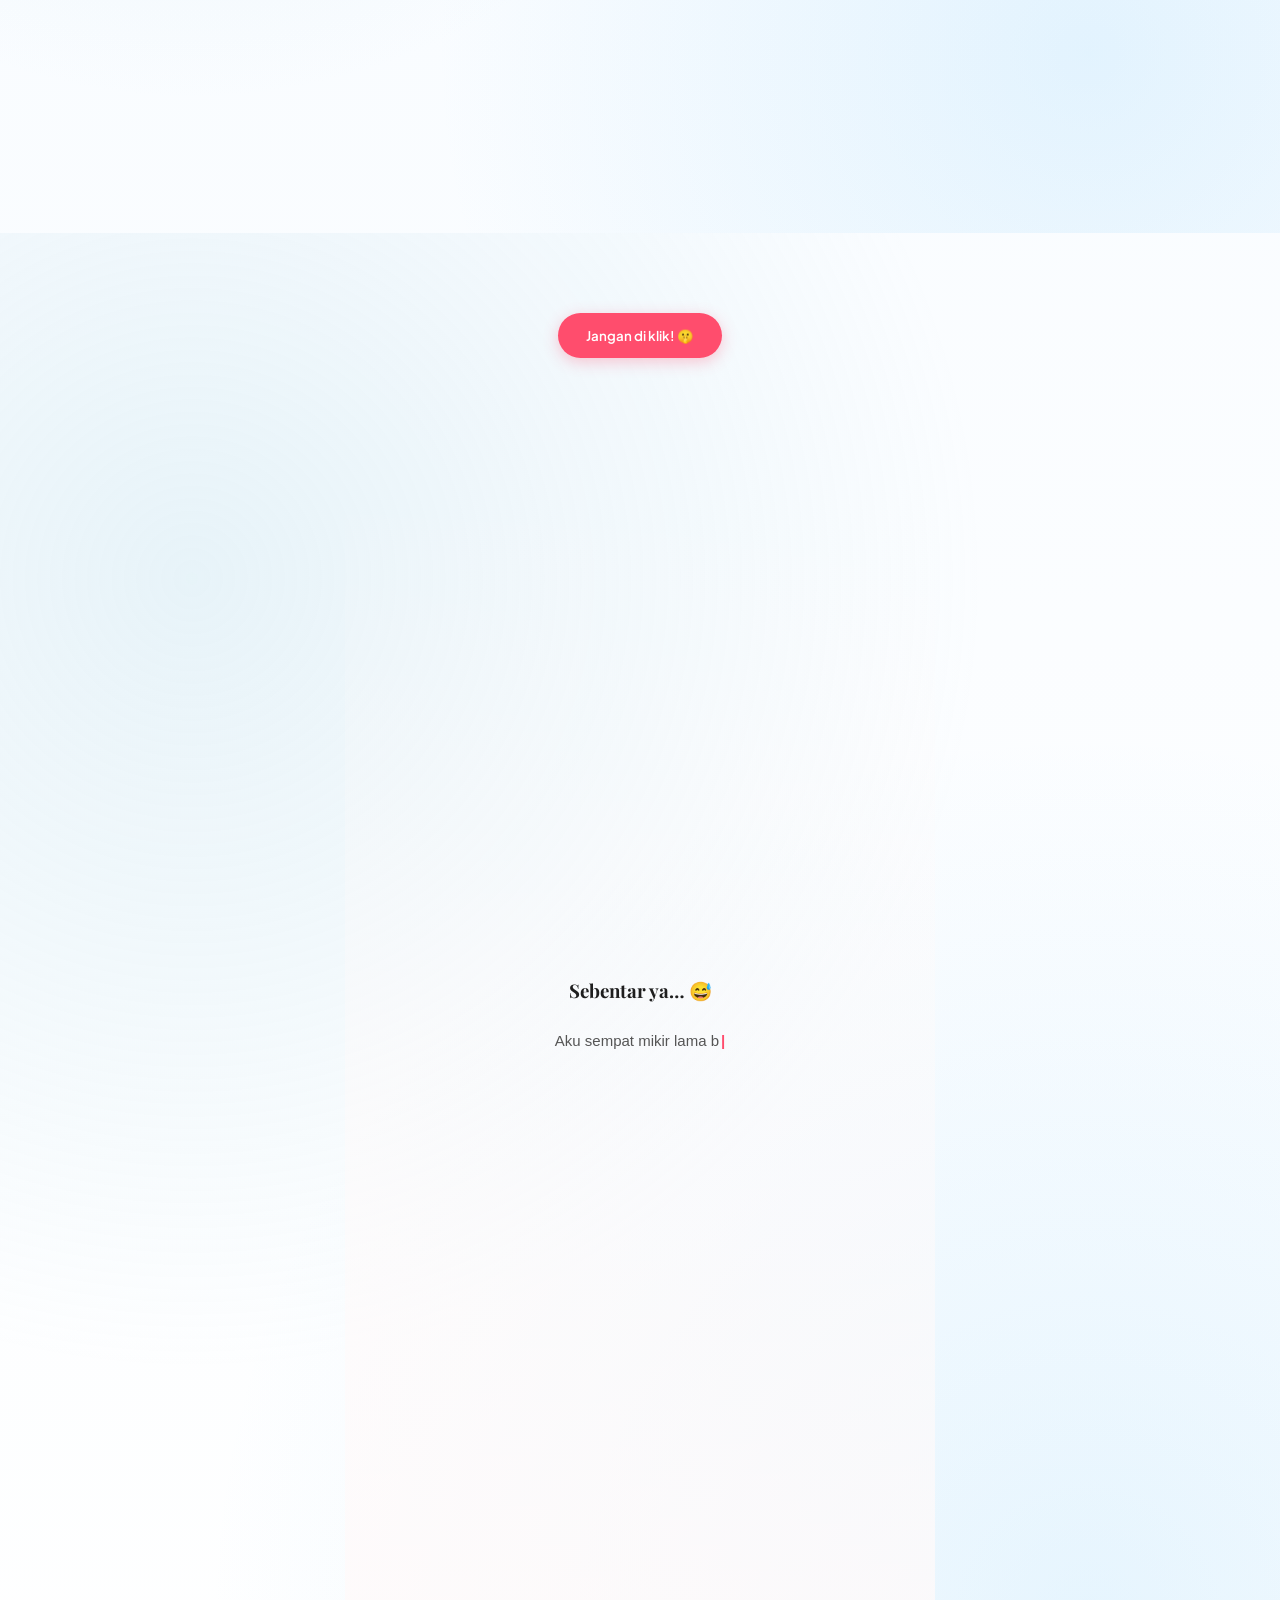
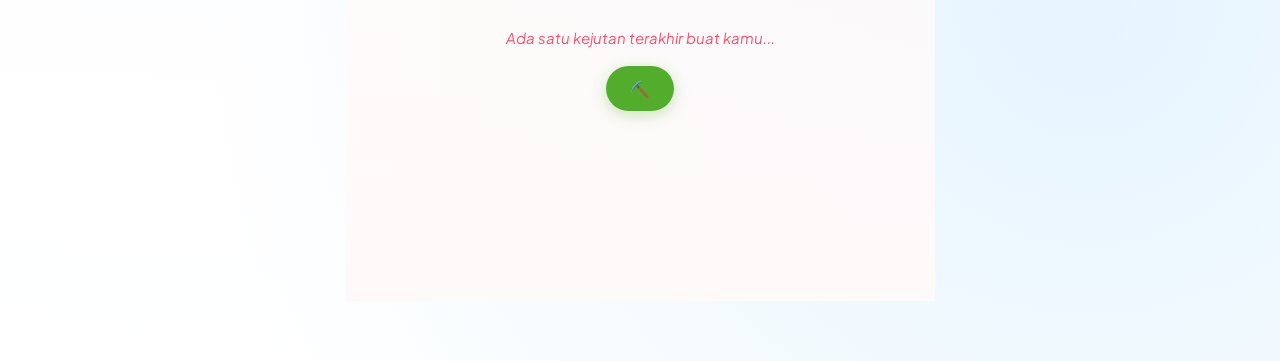
==== commit 55899981: "PEMBARUAN1" ====
--- a/index.html
+++ b/index.html
@@ -218,7 +218,12 @@
     <source src="assets/music/sempurna.mp3" type="audio/mpeg">
   </audio>
 
-<a href="minecraft.html" style="color: #ff4d6d; text-decoration: underline;">Klik di sini untuk rahasia terakhir... ⛏️</a>
+<div style="text-align: center; padding: 40px 0; margin-top: 20px;">
+    <p style="font-family: 'Plus Jakarta Sans', sans-serif; color: #ff4d6d; font-style: italic;">Ada satu kejutan terakhir buat kamu...</p>
+    <a href="minecraft.html" style="display: inline-block; margin-top: 15px; padding: 12px 24px; background: #52ad2d; color: white; text-decoration: none; border-radius: 30px; font-family: 'Plus Jakarta Sans', sans-serif; font-weight: bold; box-shadow: 0 4px 15px rgba(82, 173, 45, 0.3);">
+        ⛏️
+    </a>
+</div>
 
   <script src="script.js"></script>
 </body>
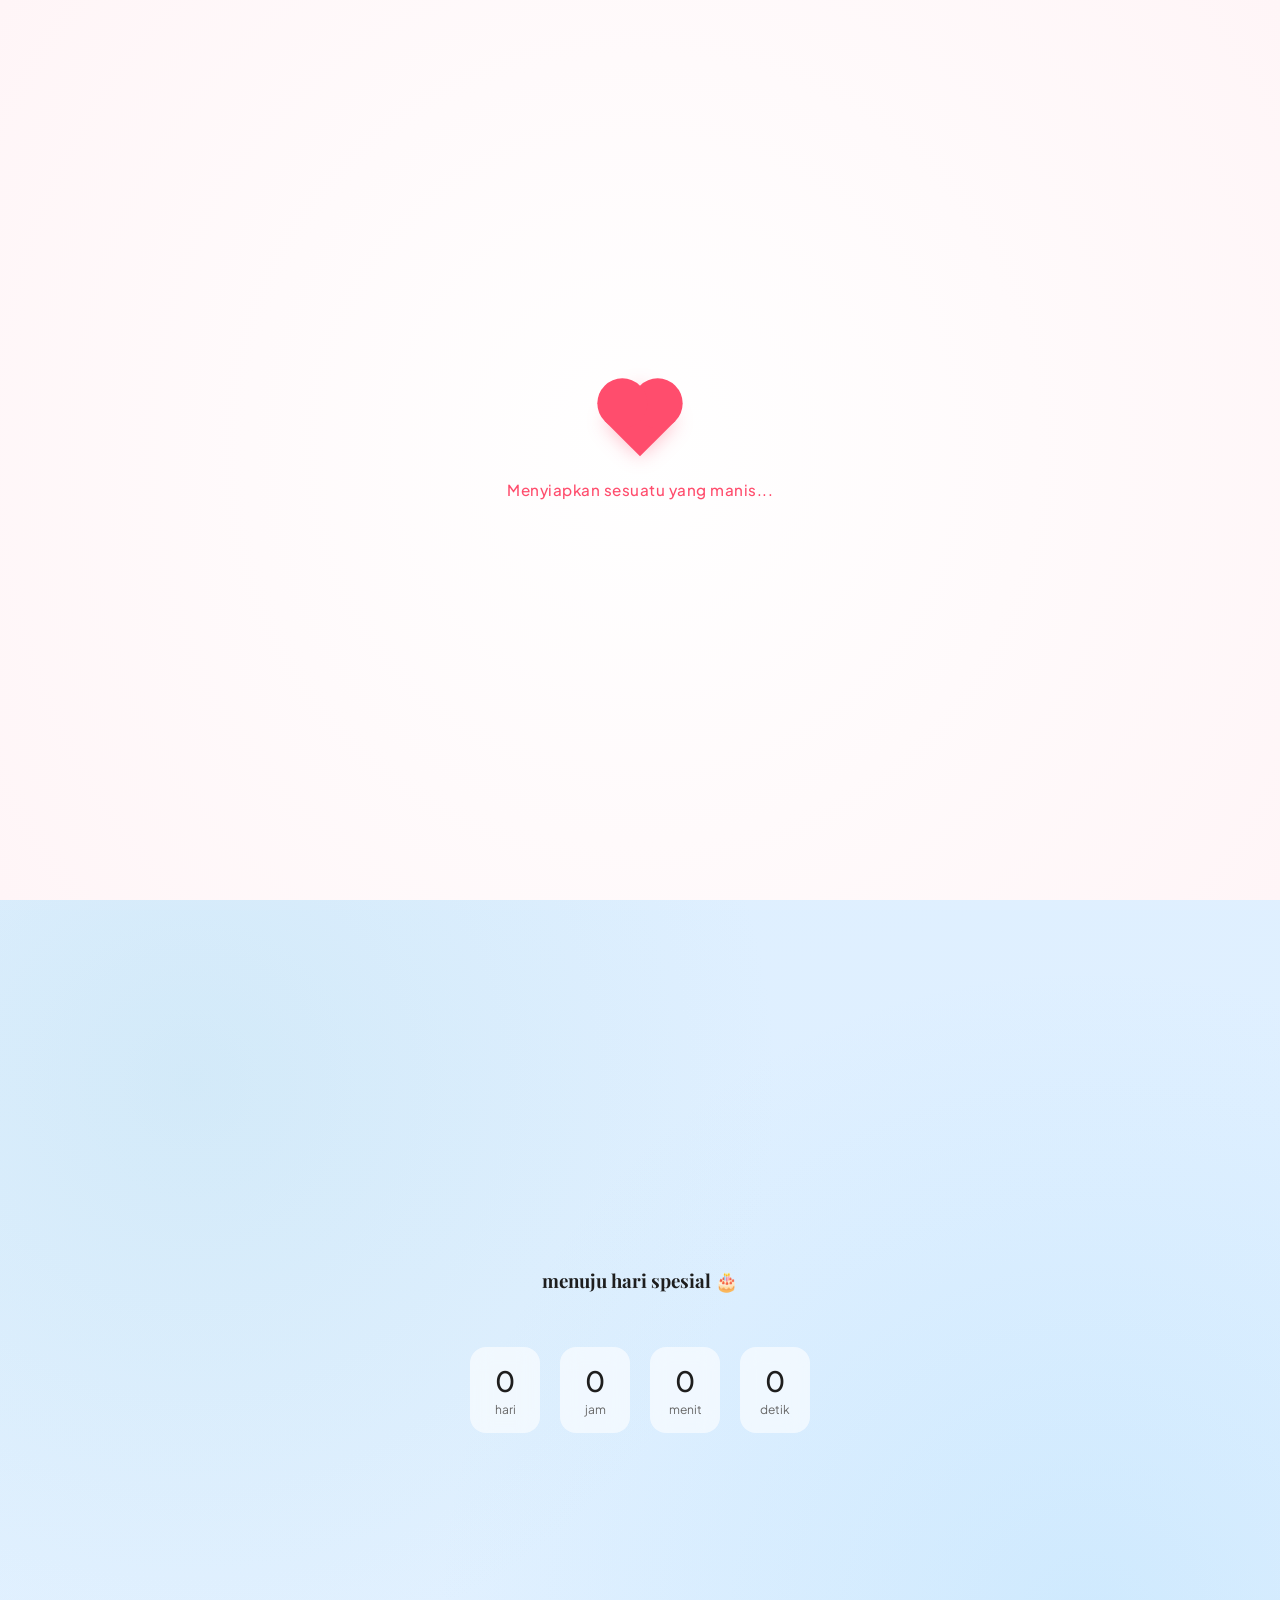
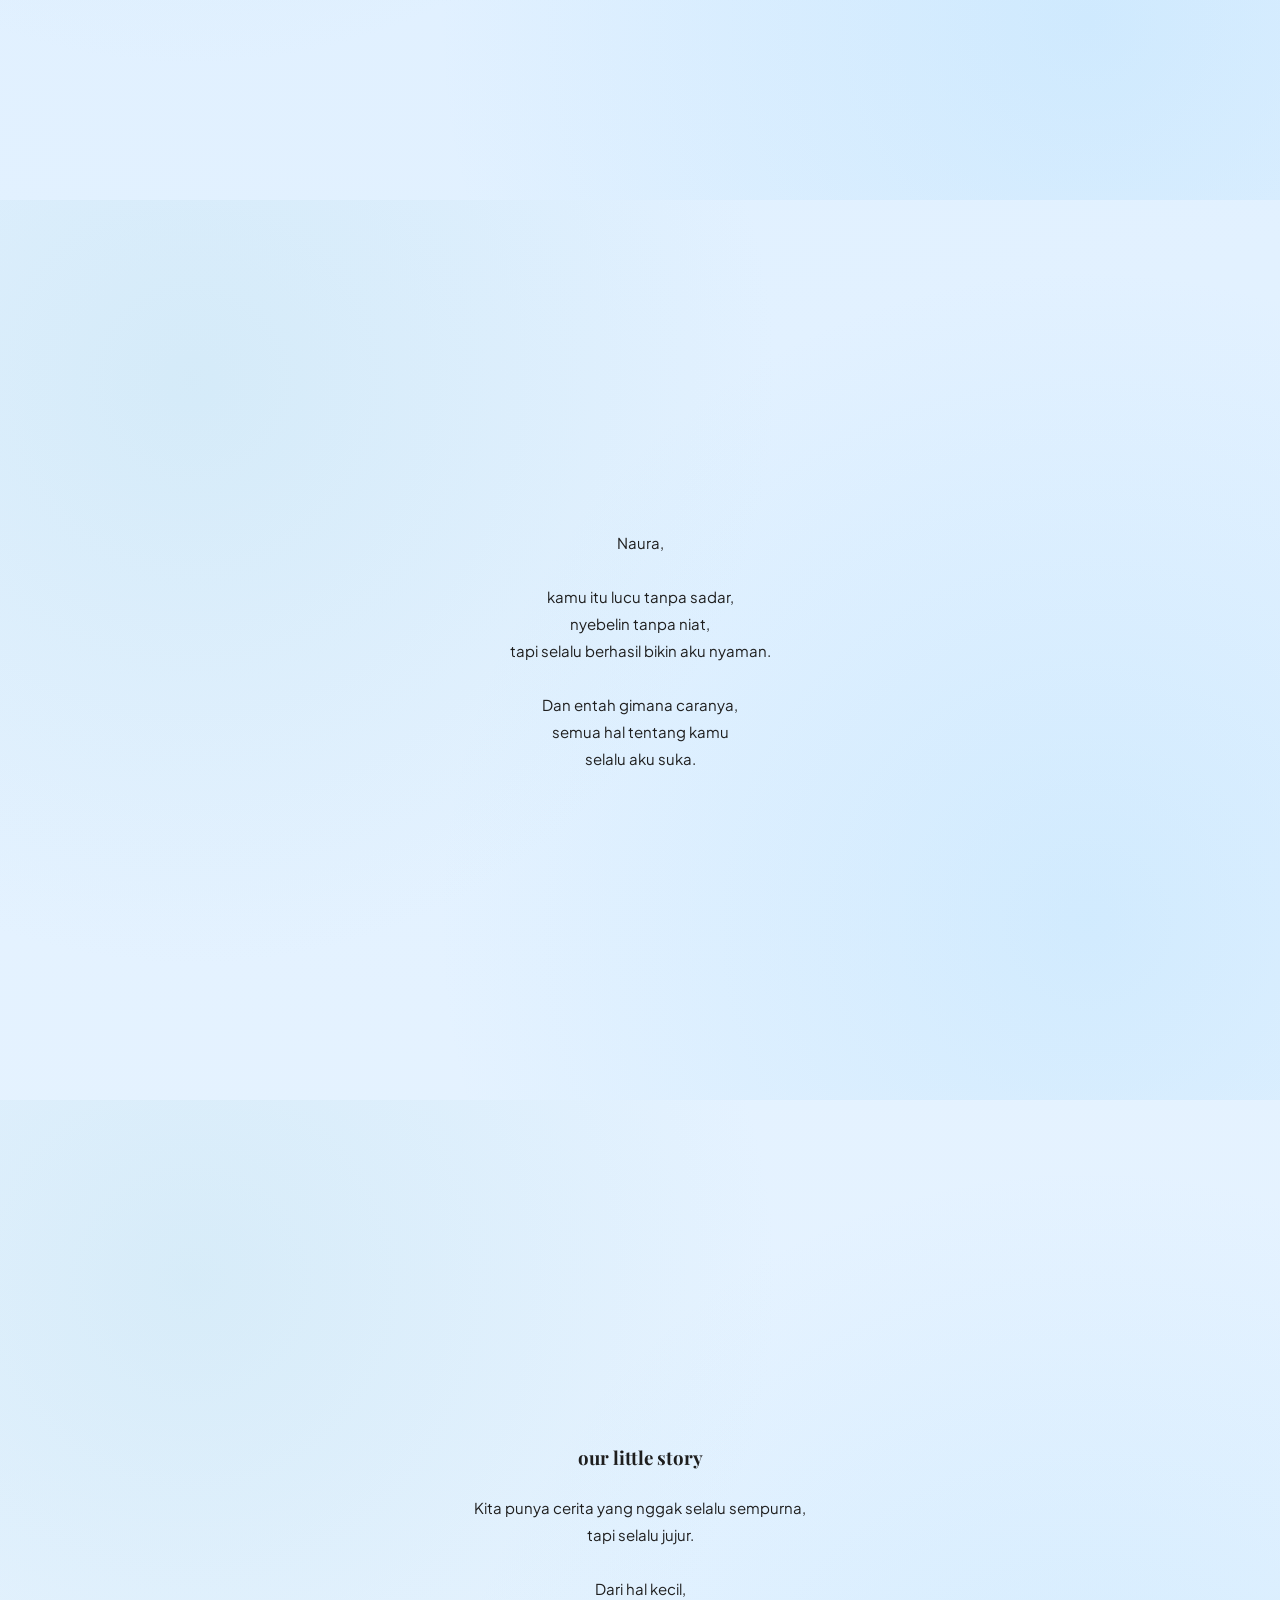
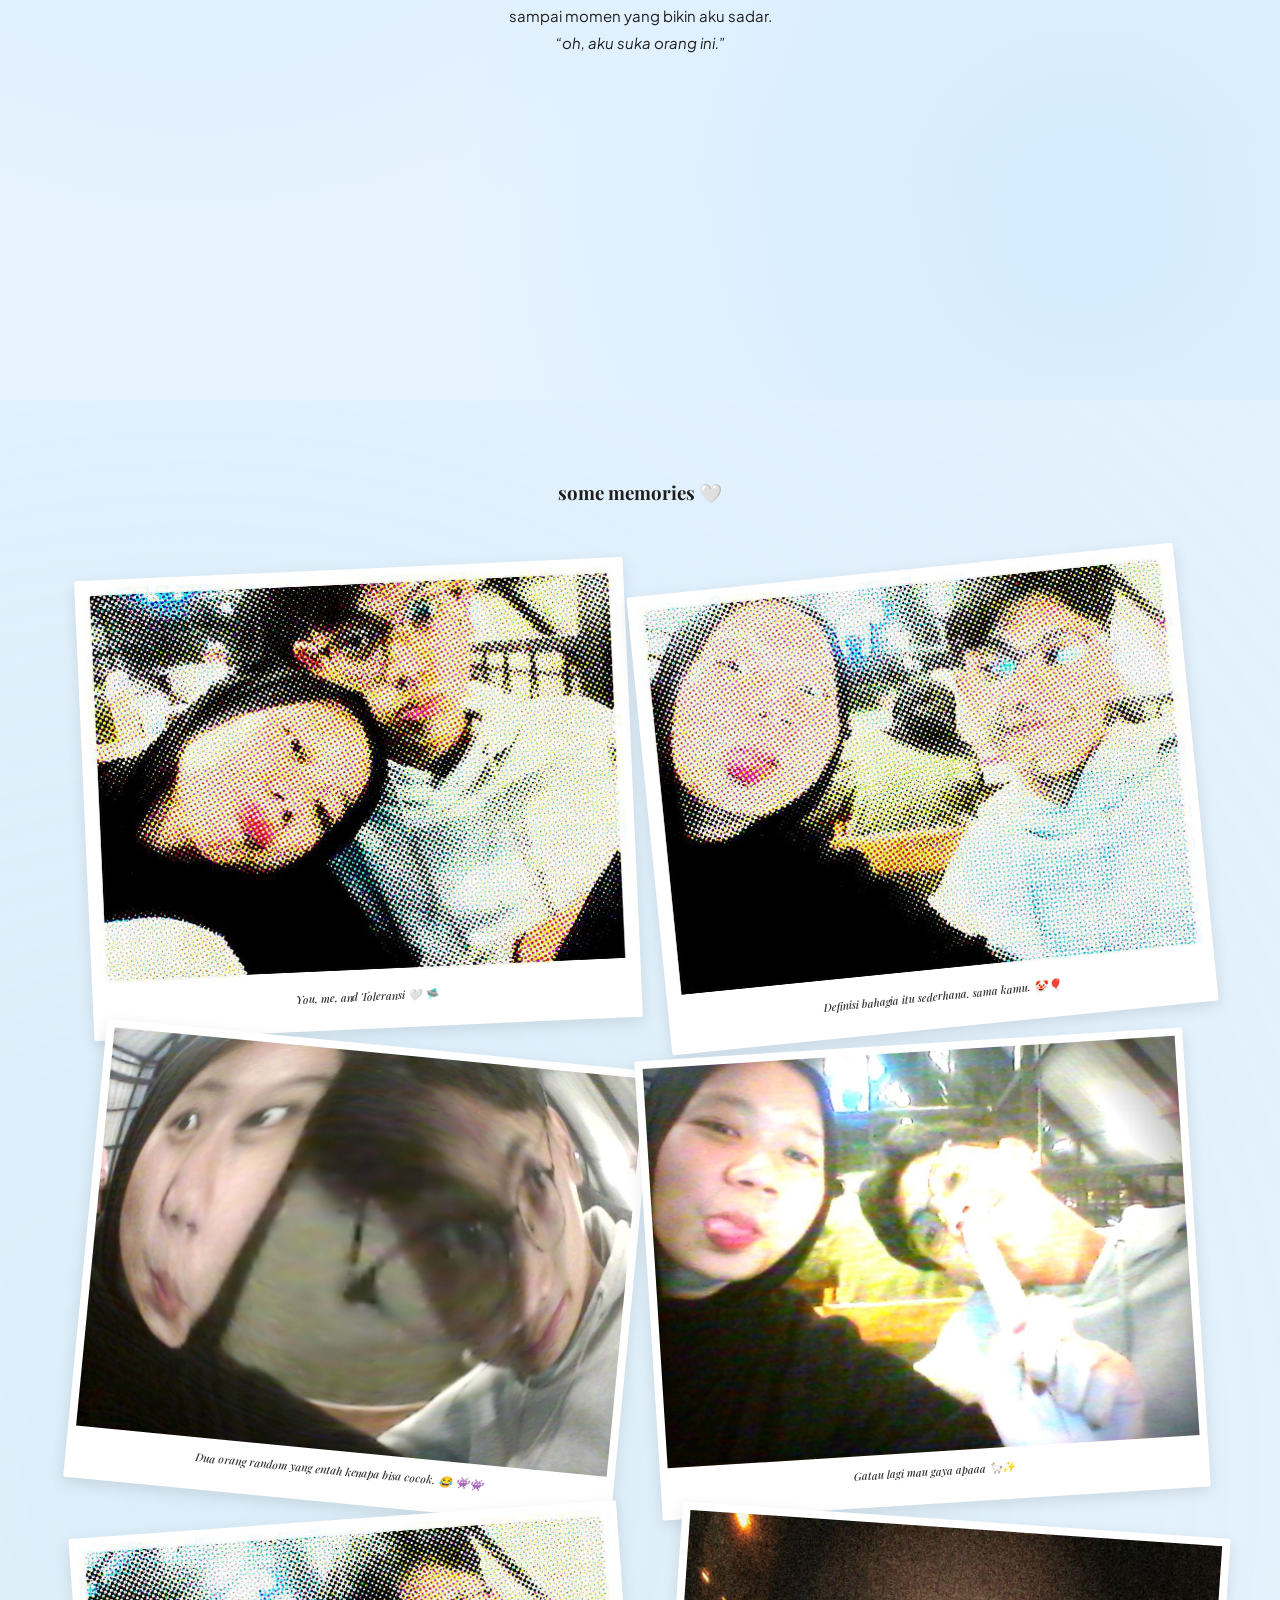
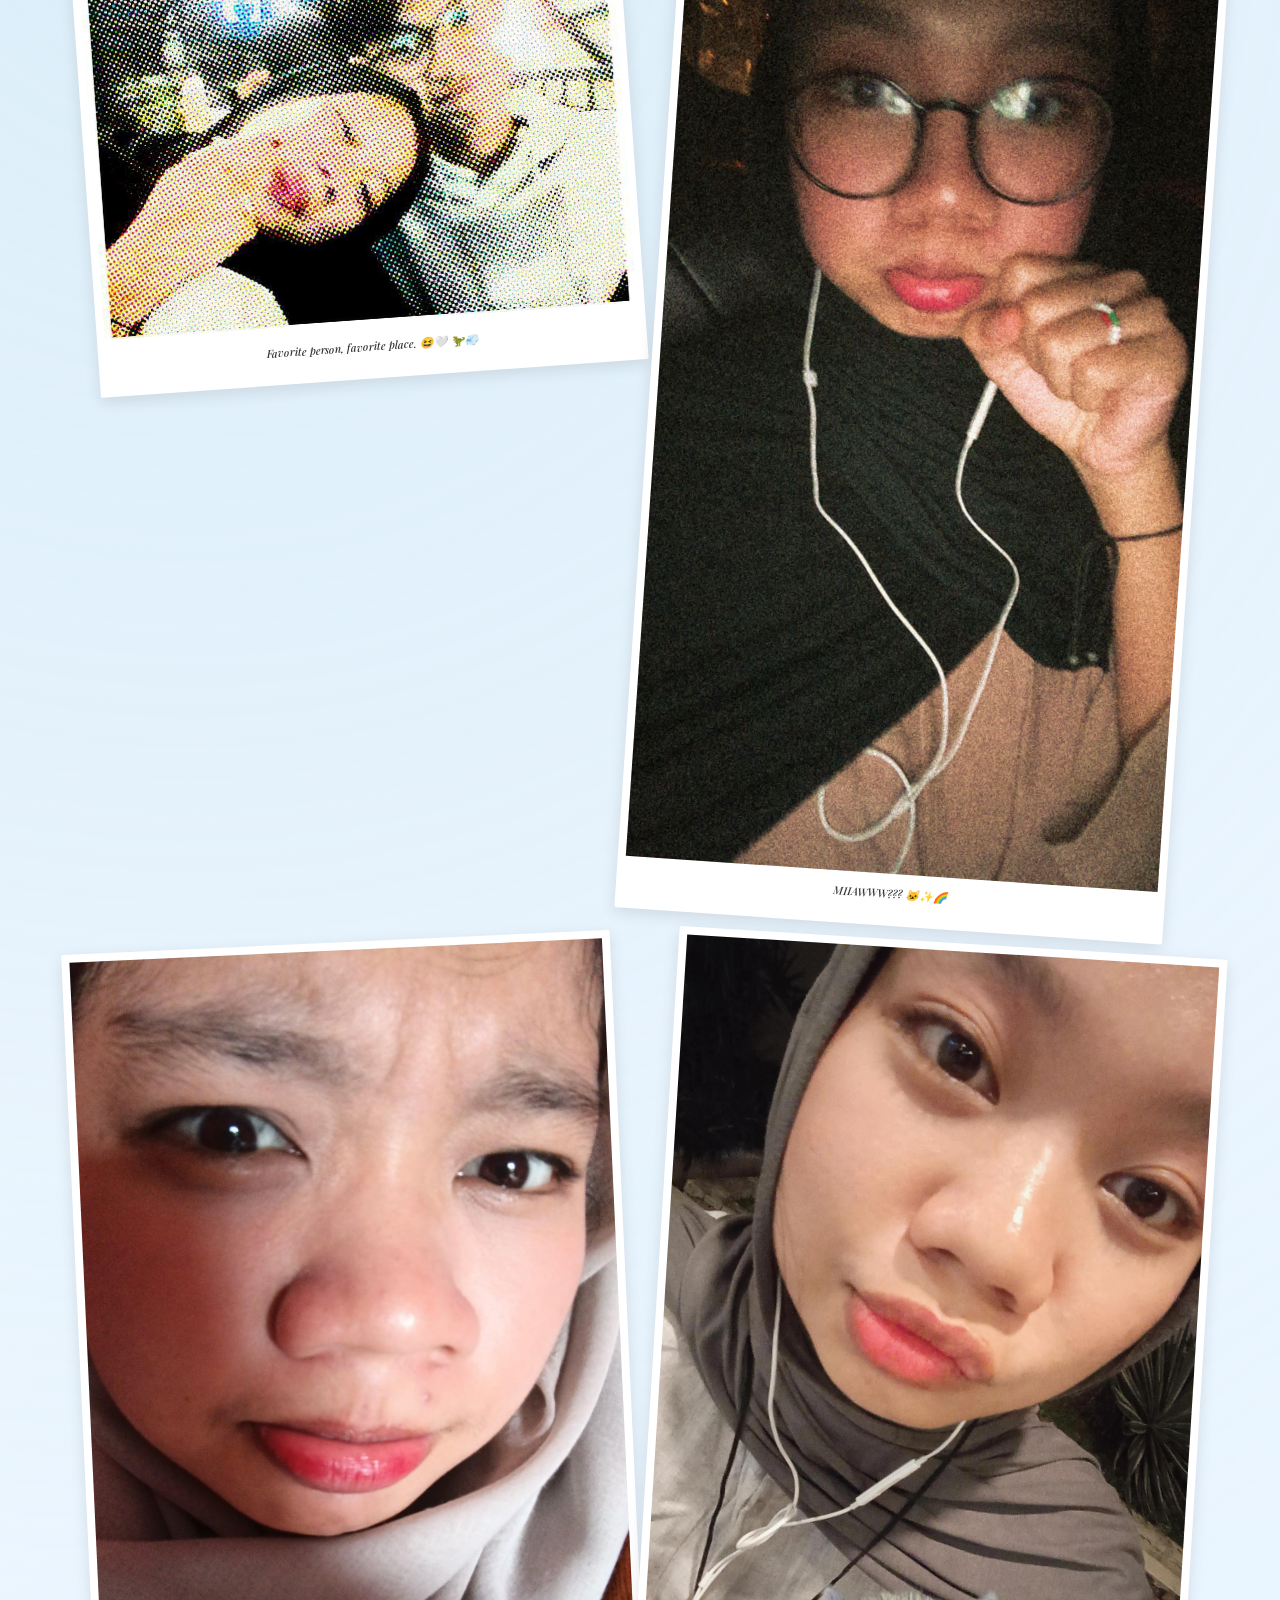
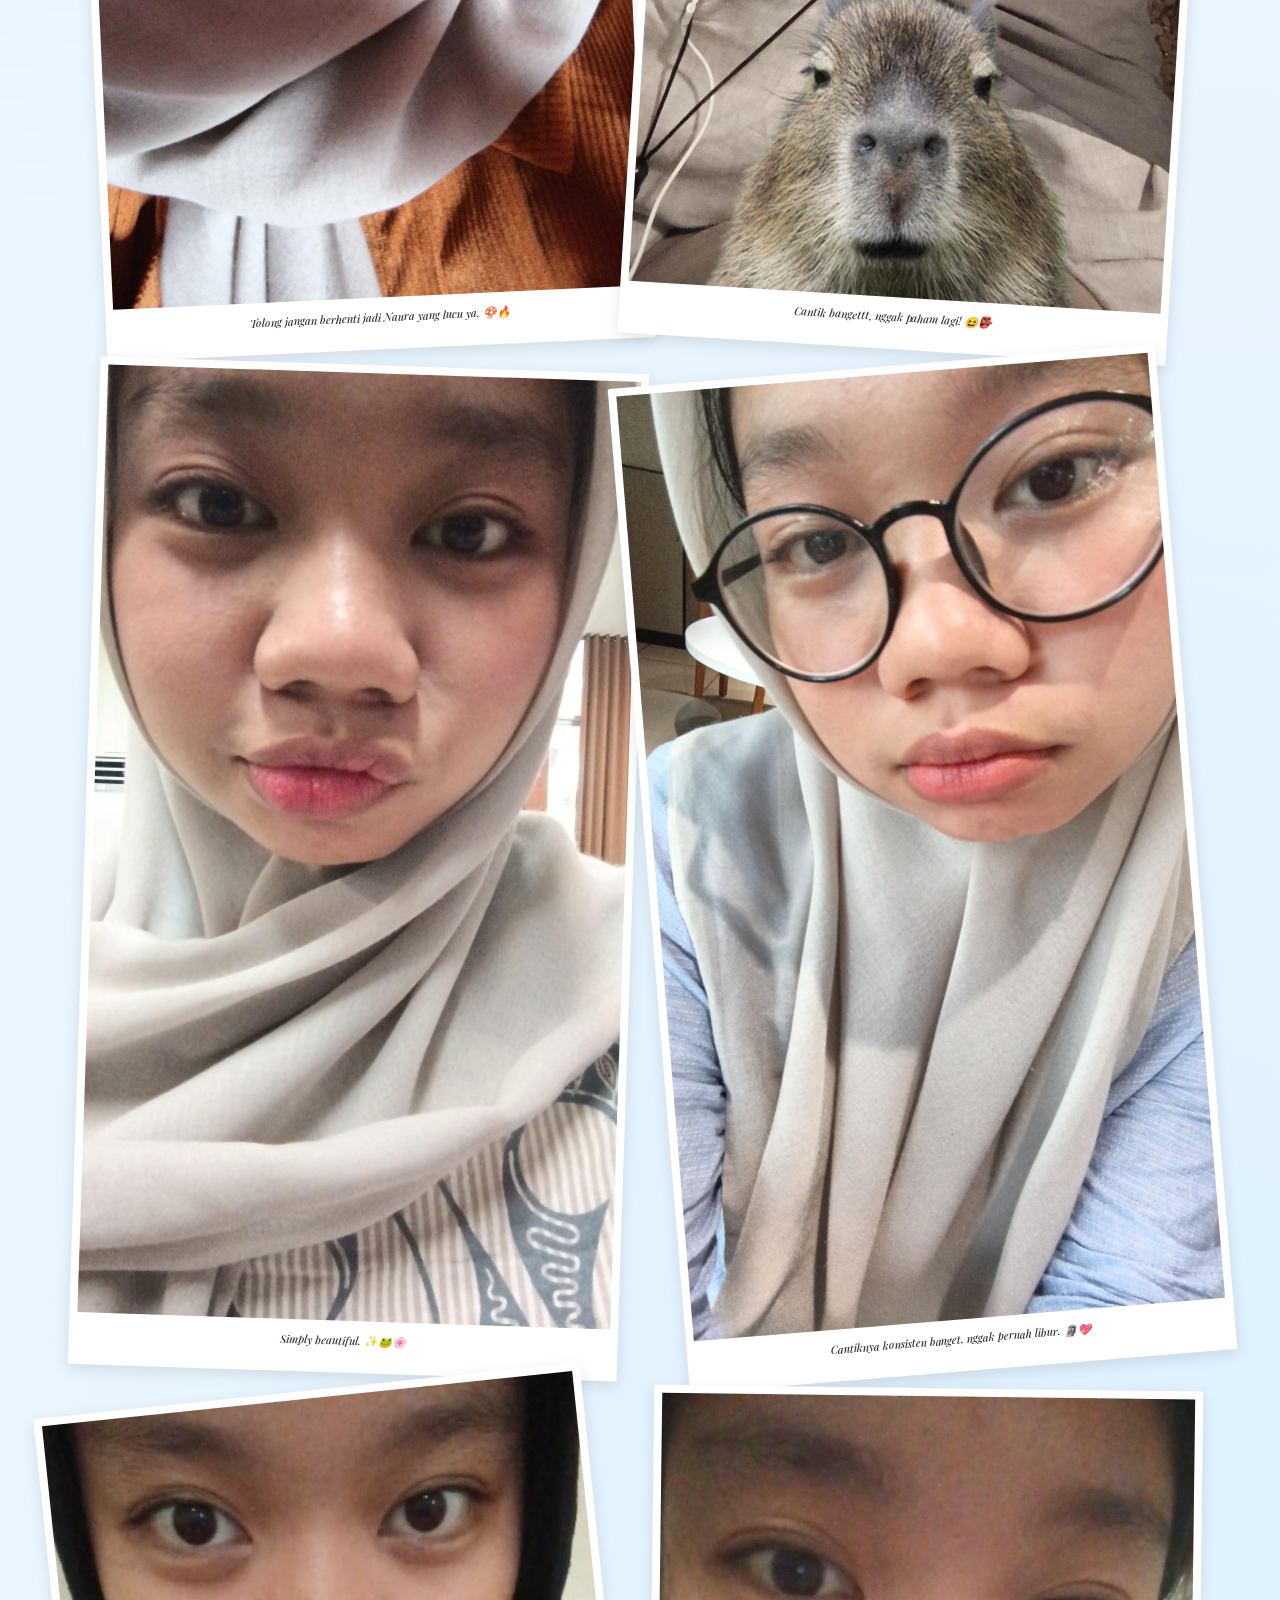
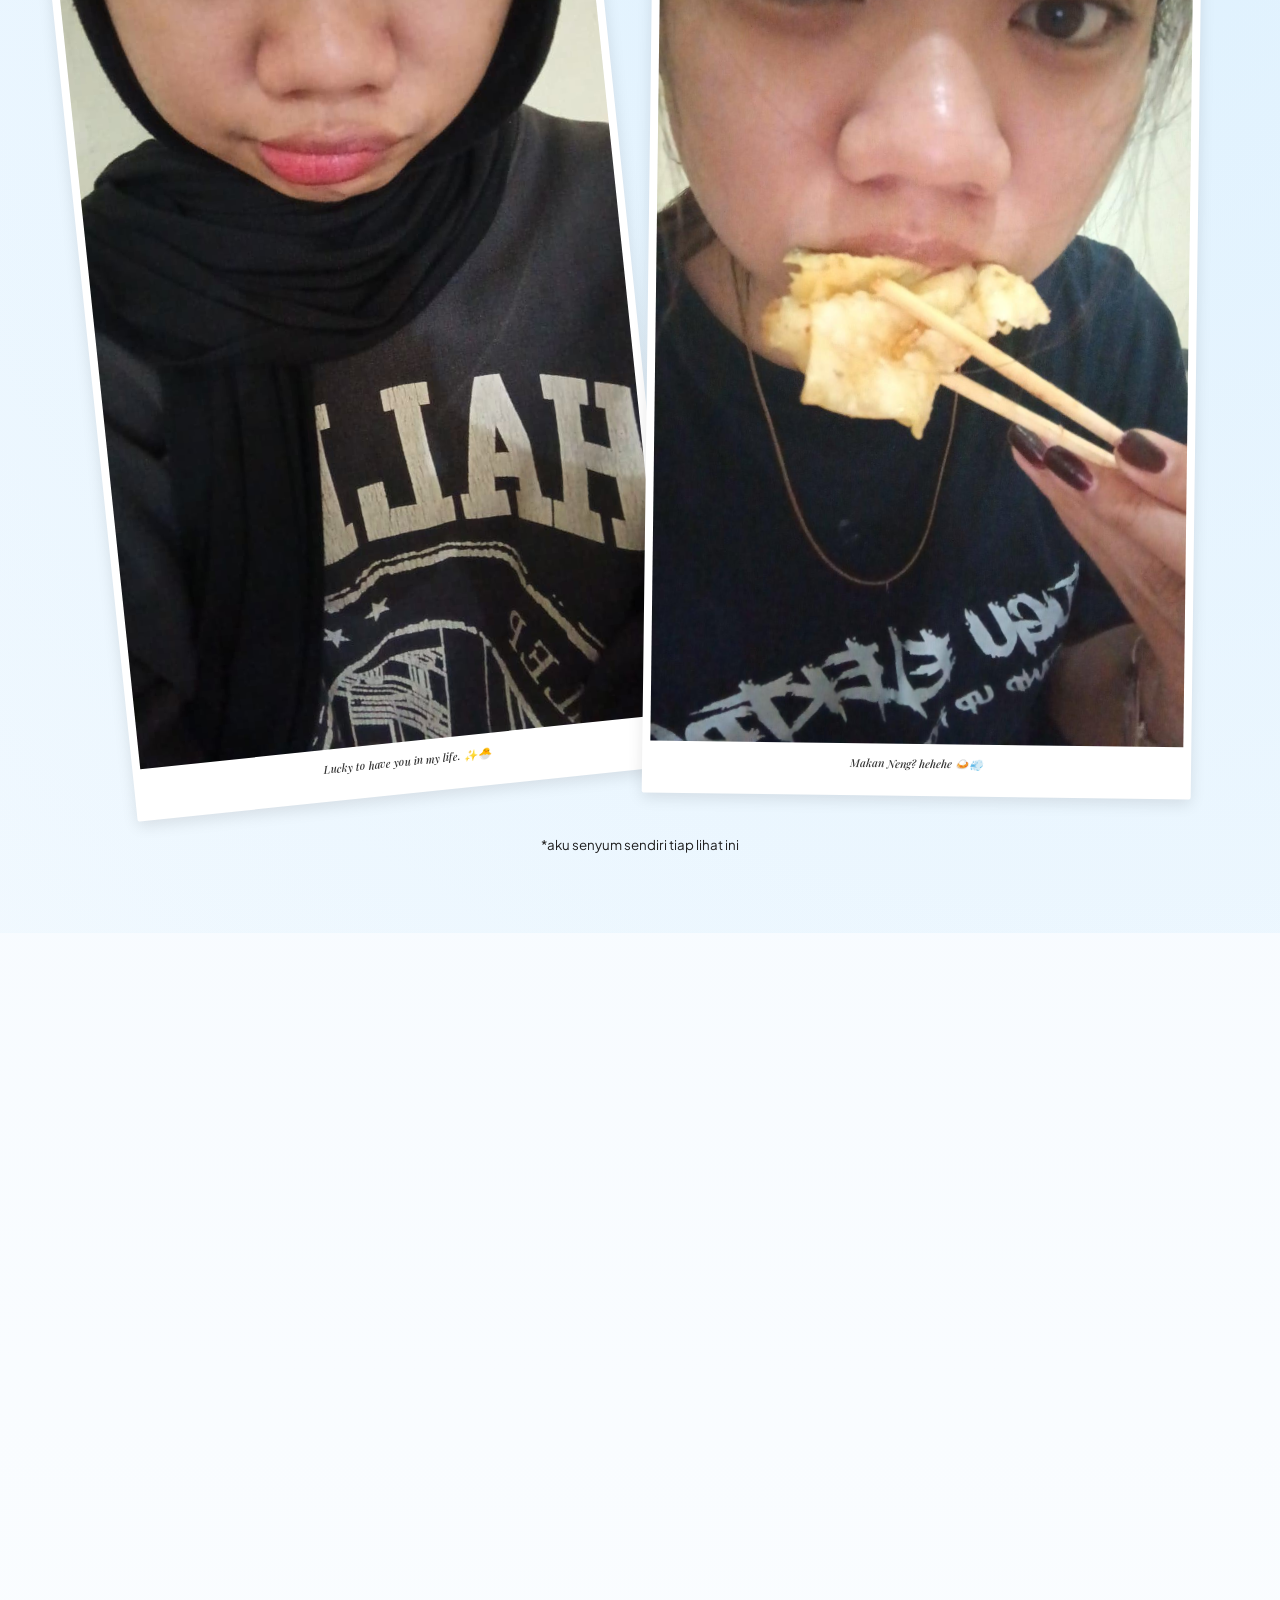
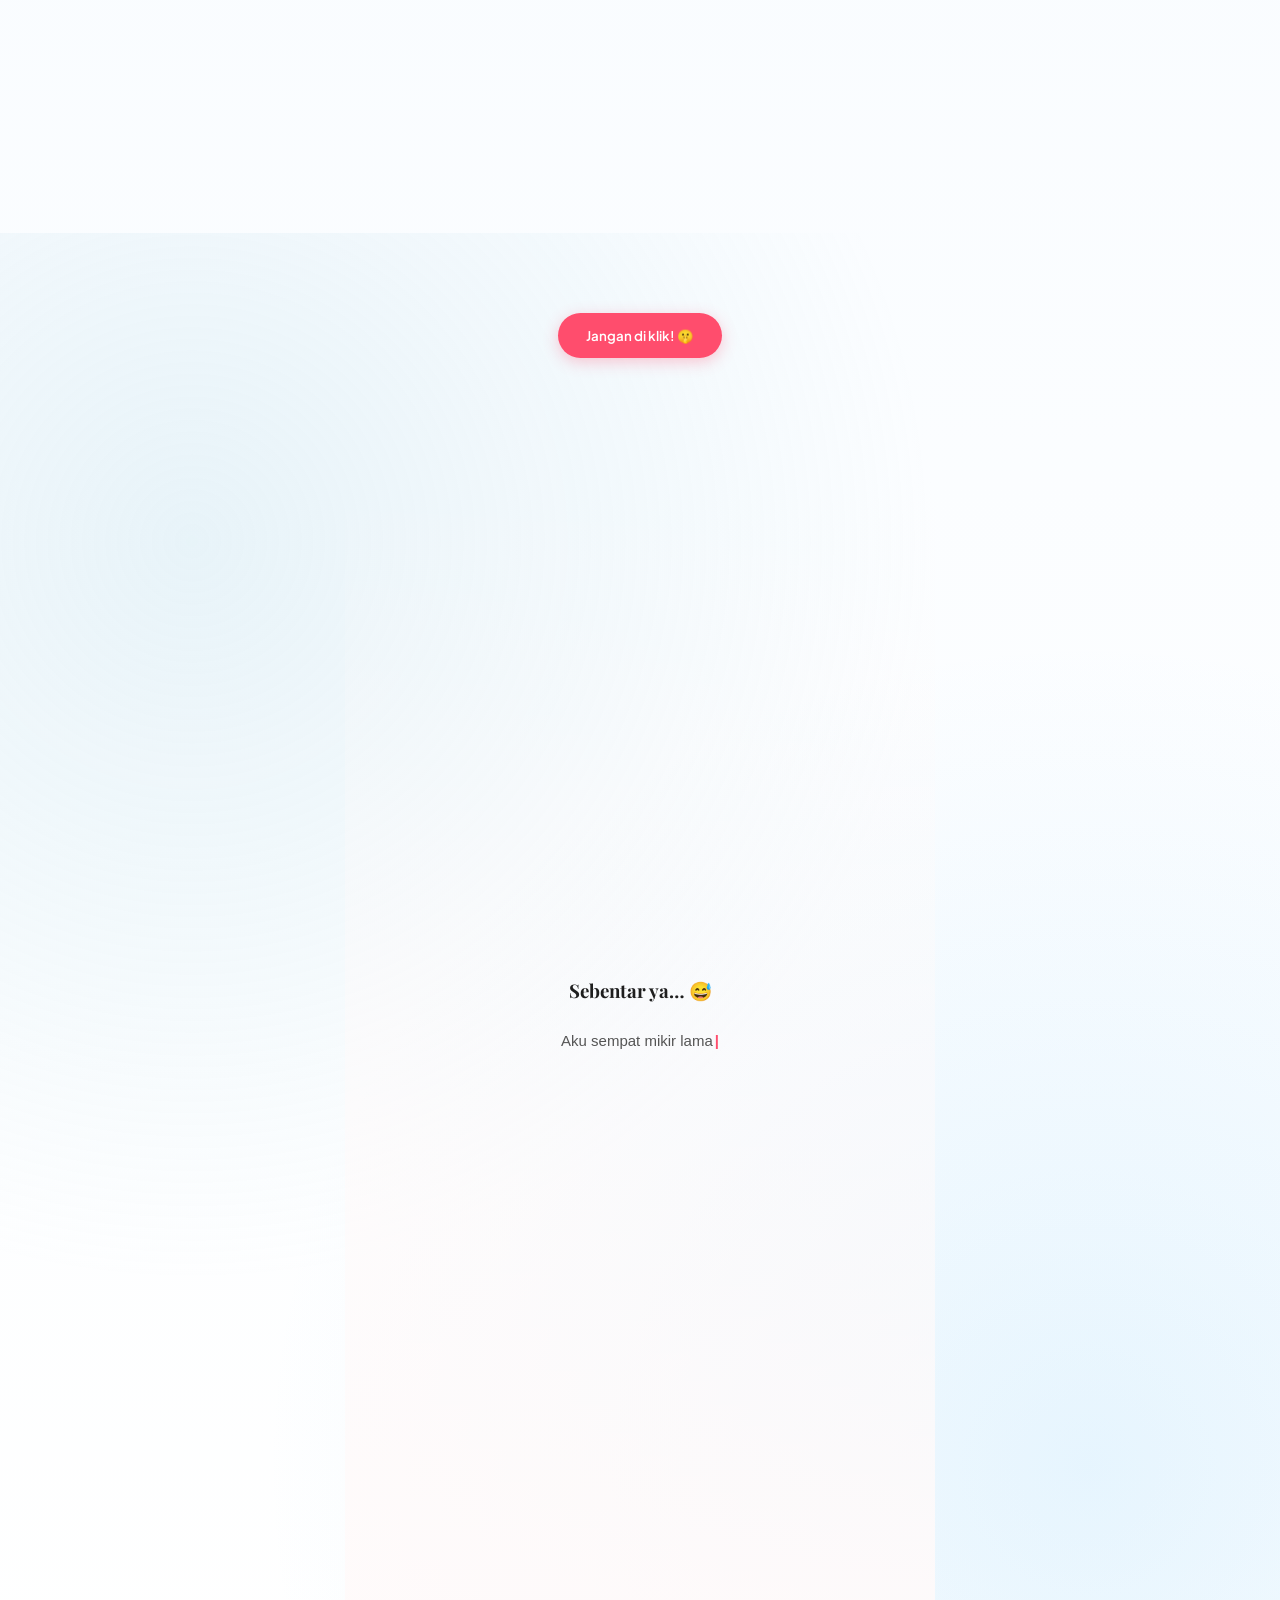
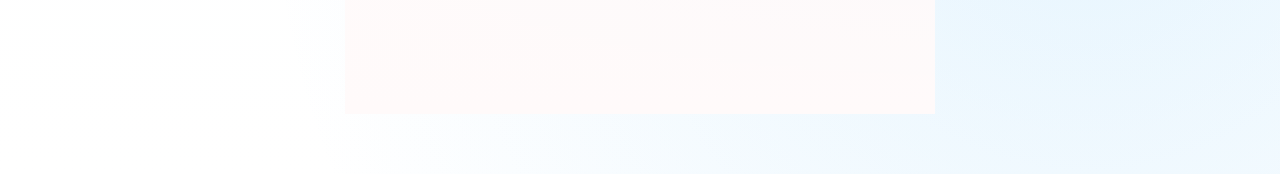
==== commit fda46101: "fase 1" ====
--- a/index.html
+++ b/index.html
@@ -218,12 +218,12 @@
     <source src="assets/music/sempurna.mp3" type="audio/mpeg">
   </audio>
 
-<div style="text-align: center; padding: 40px 0; margin-top: 20px;">
+<!-- <div style="text-align: center; padding: 40px 0; margin-top: 20px;">
     <p style="font-family: 'Plus Jakarta Sans', sans-serif; color: #ff4d6d; font-style: italic;">Ada satu kejutan terakhir buat kamu...</p>
     <a href="minecraft.html" style="display: inline-block; margin-top: 15px; padding: 12px 24px; background: #52ad2d; color: white; text-decoration: none; border-radius: 30px; font-family: 'Plus Jakarta Sans', sans-serif; font-weight: bold; box-shadow: 0 4px 15px rgba(82, 173, 45, 0.3);">
         ⛏️
     </a>
-</div>
+</div> -->
 
   <script src="script.js"></script>
 </body>
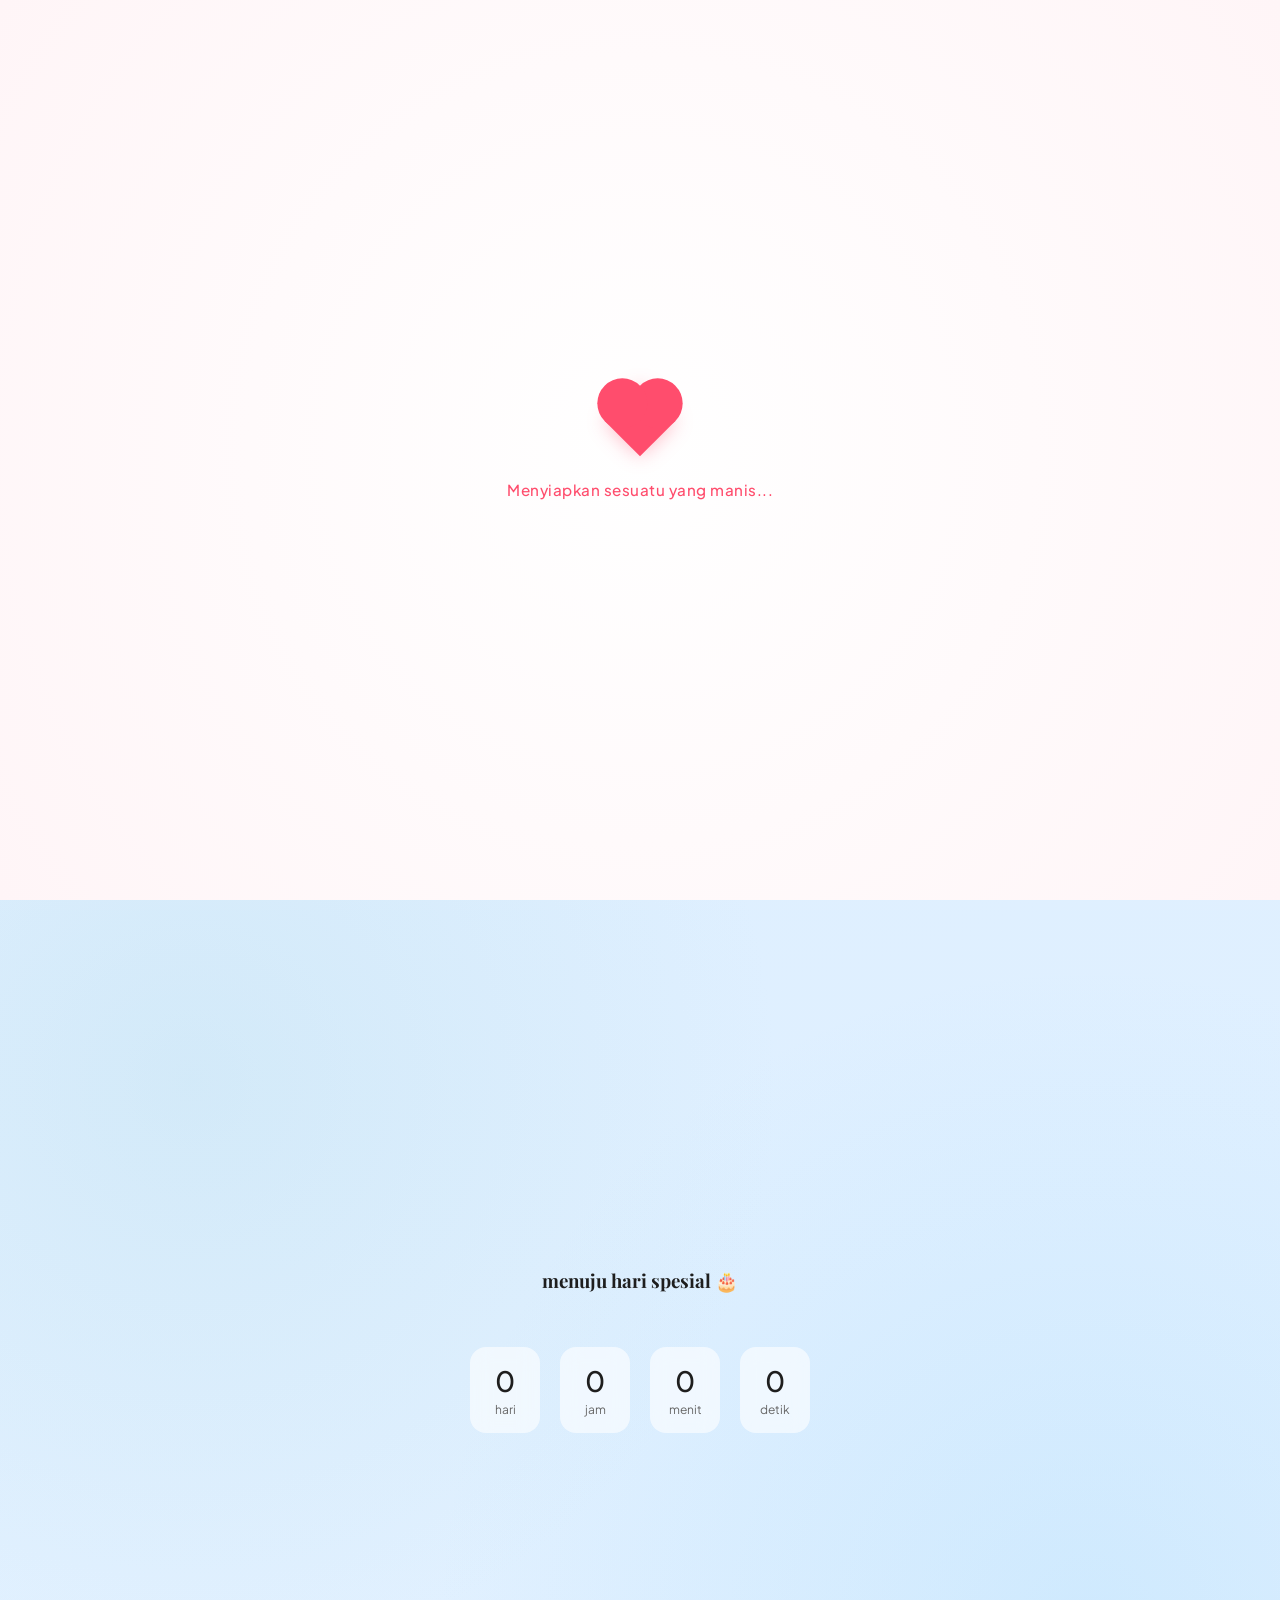
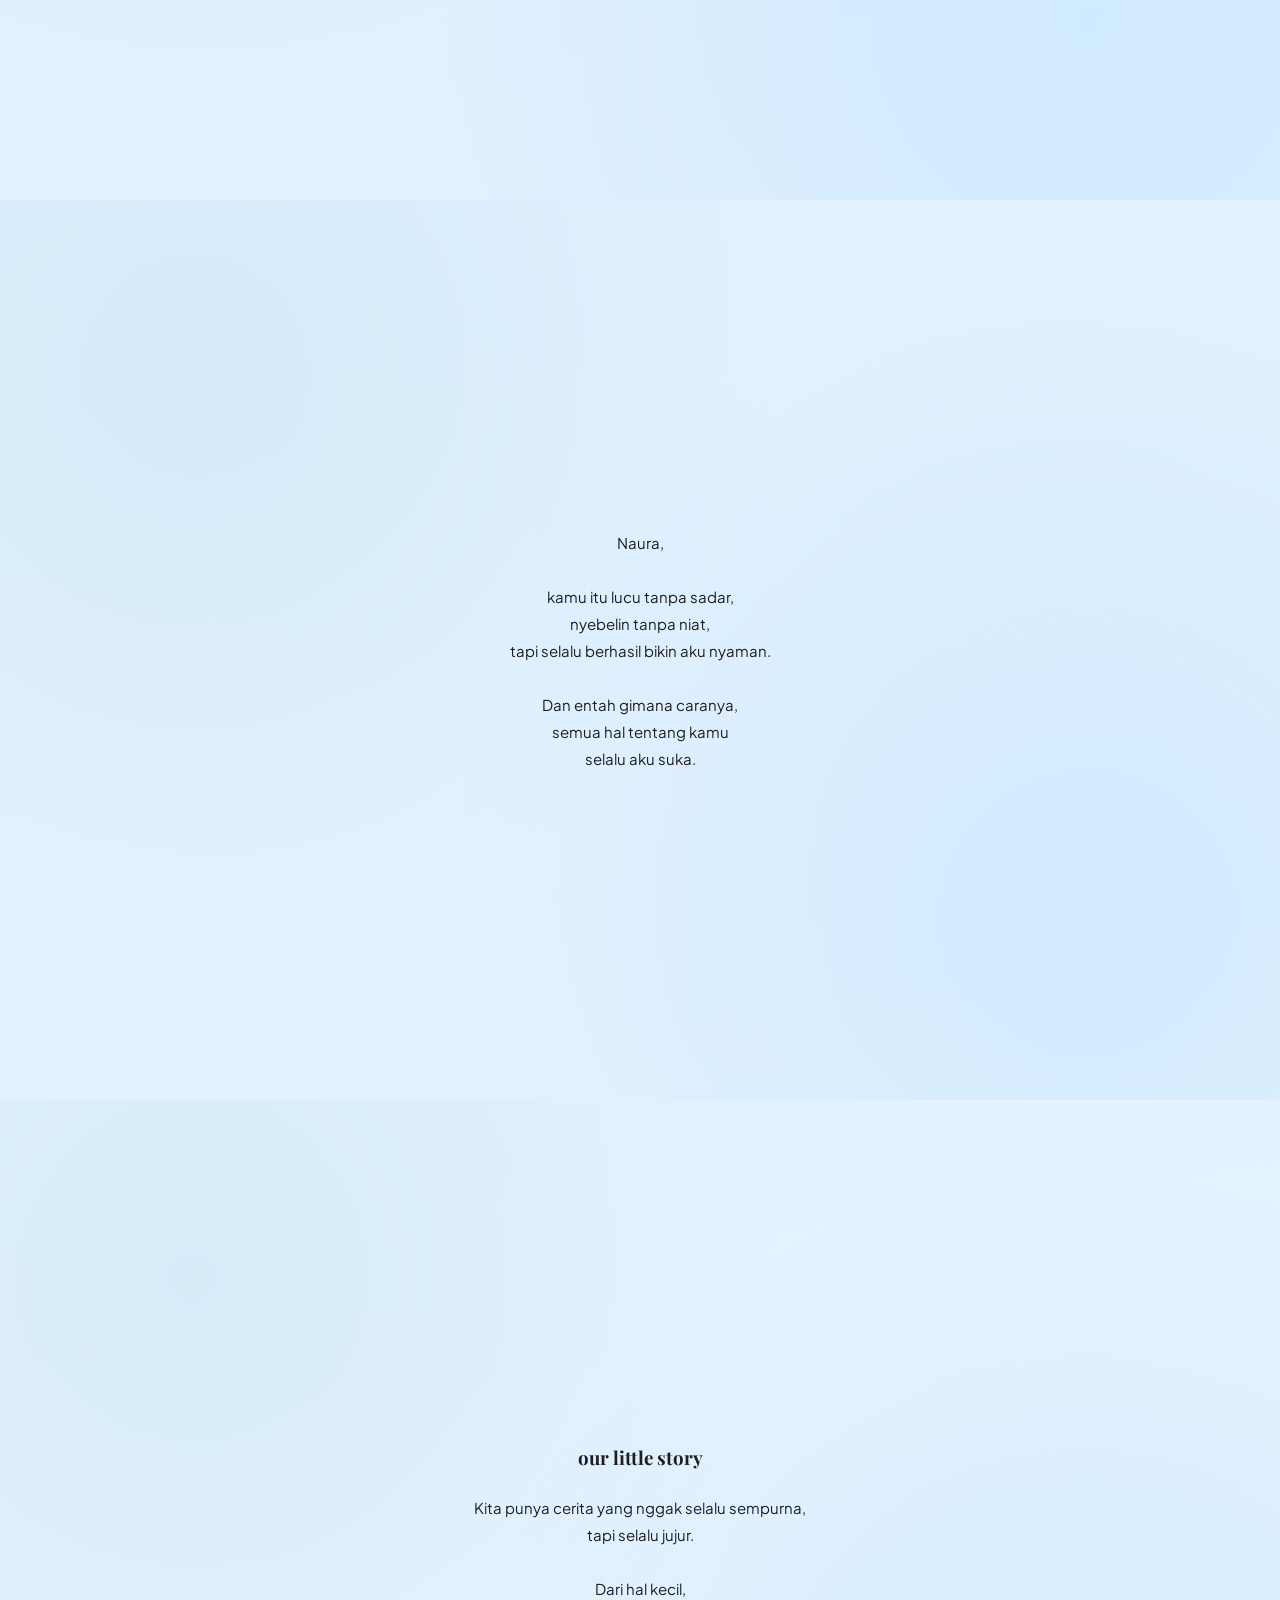
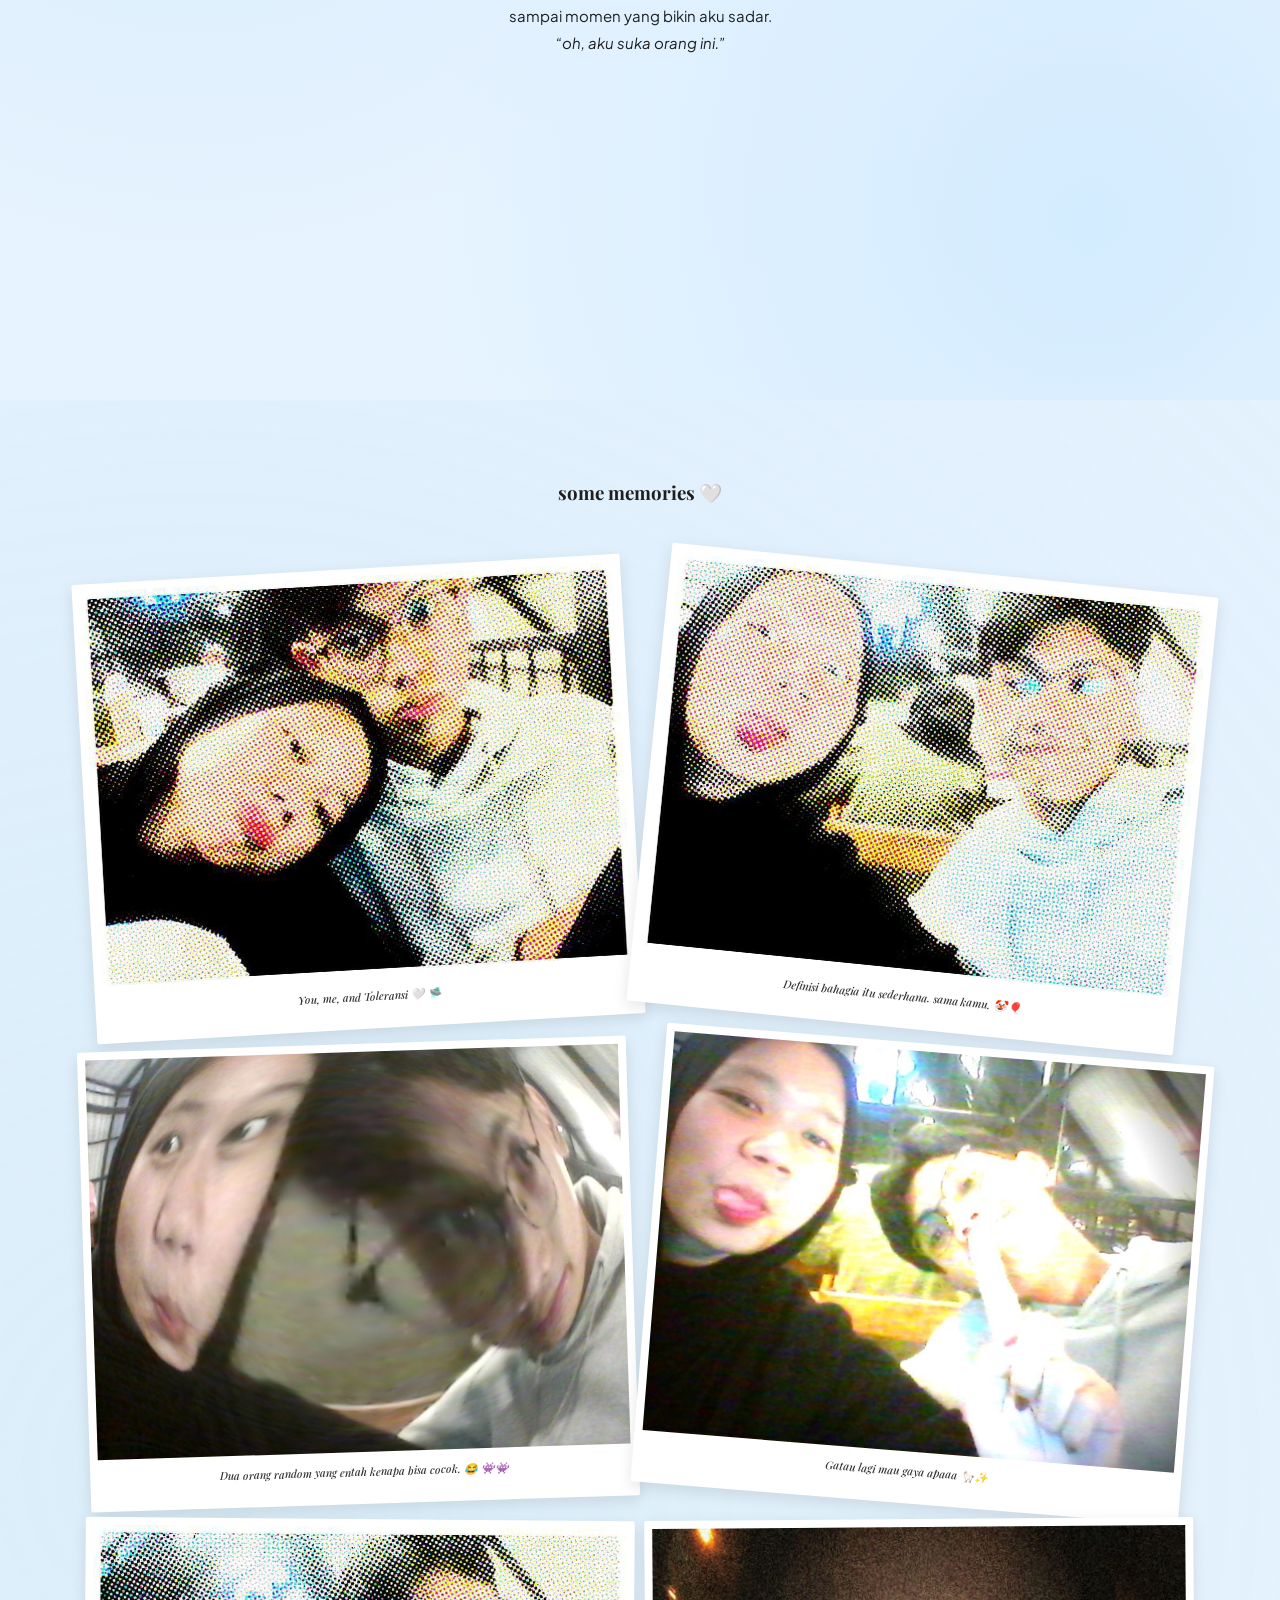
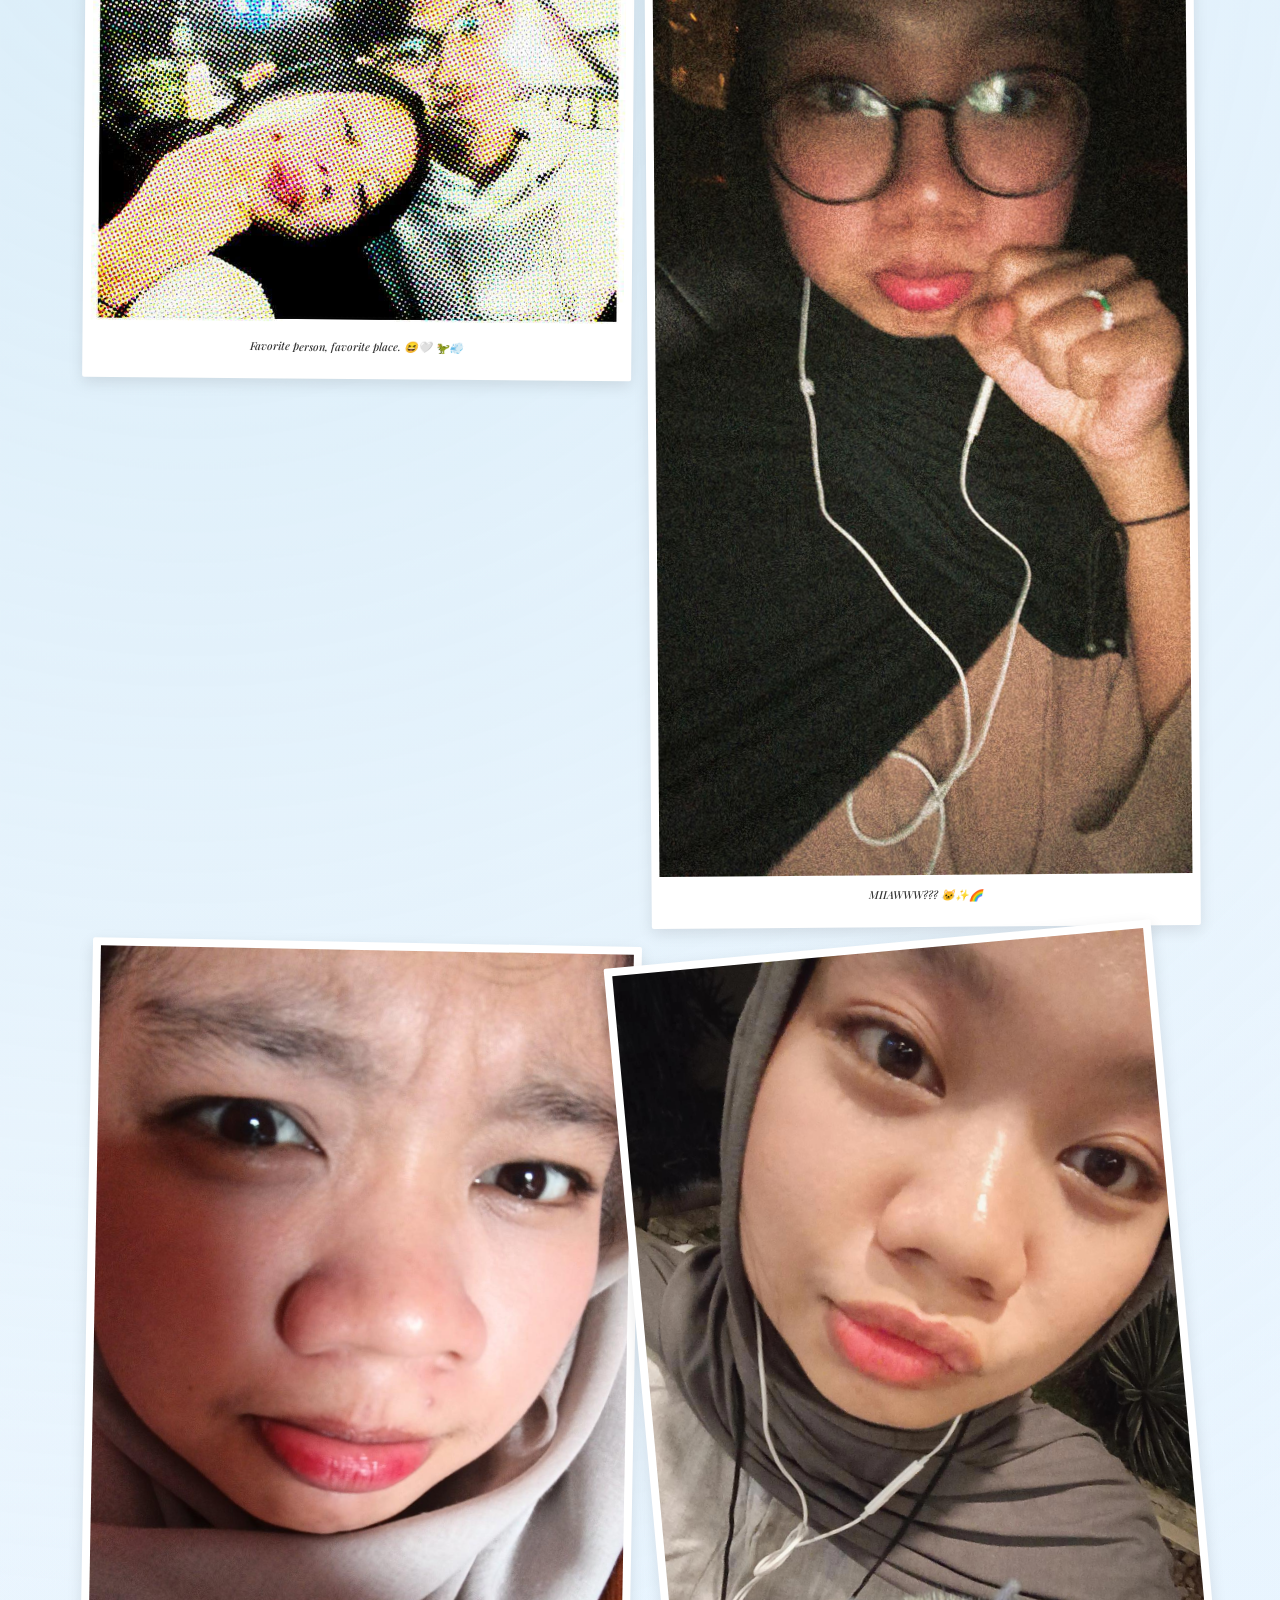
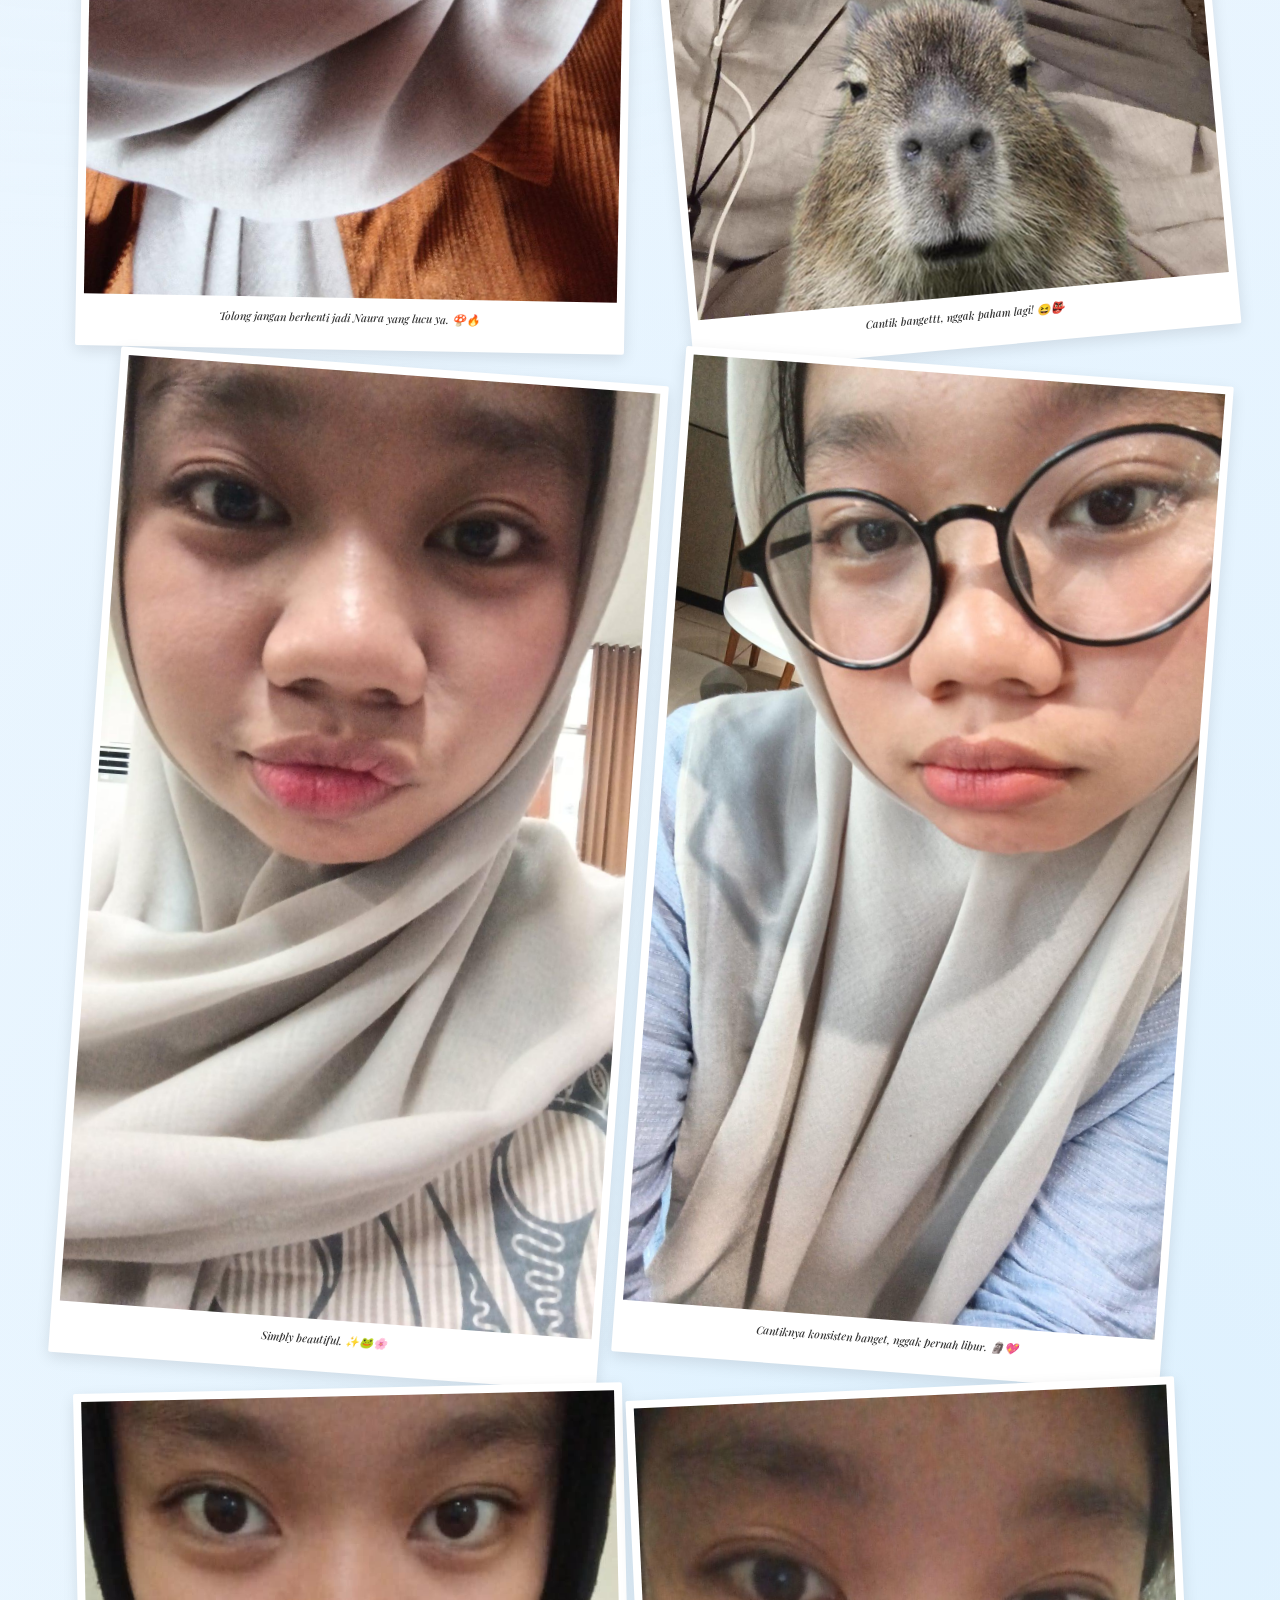
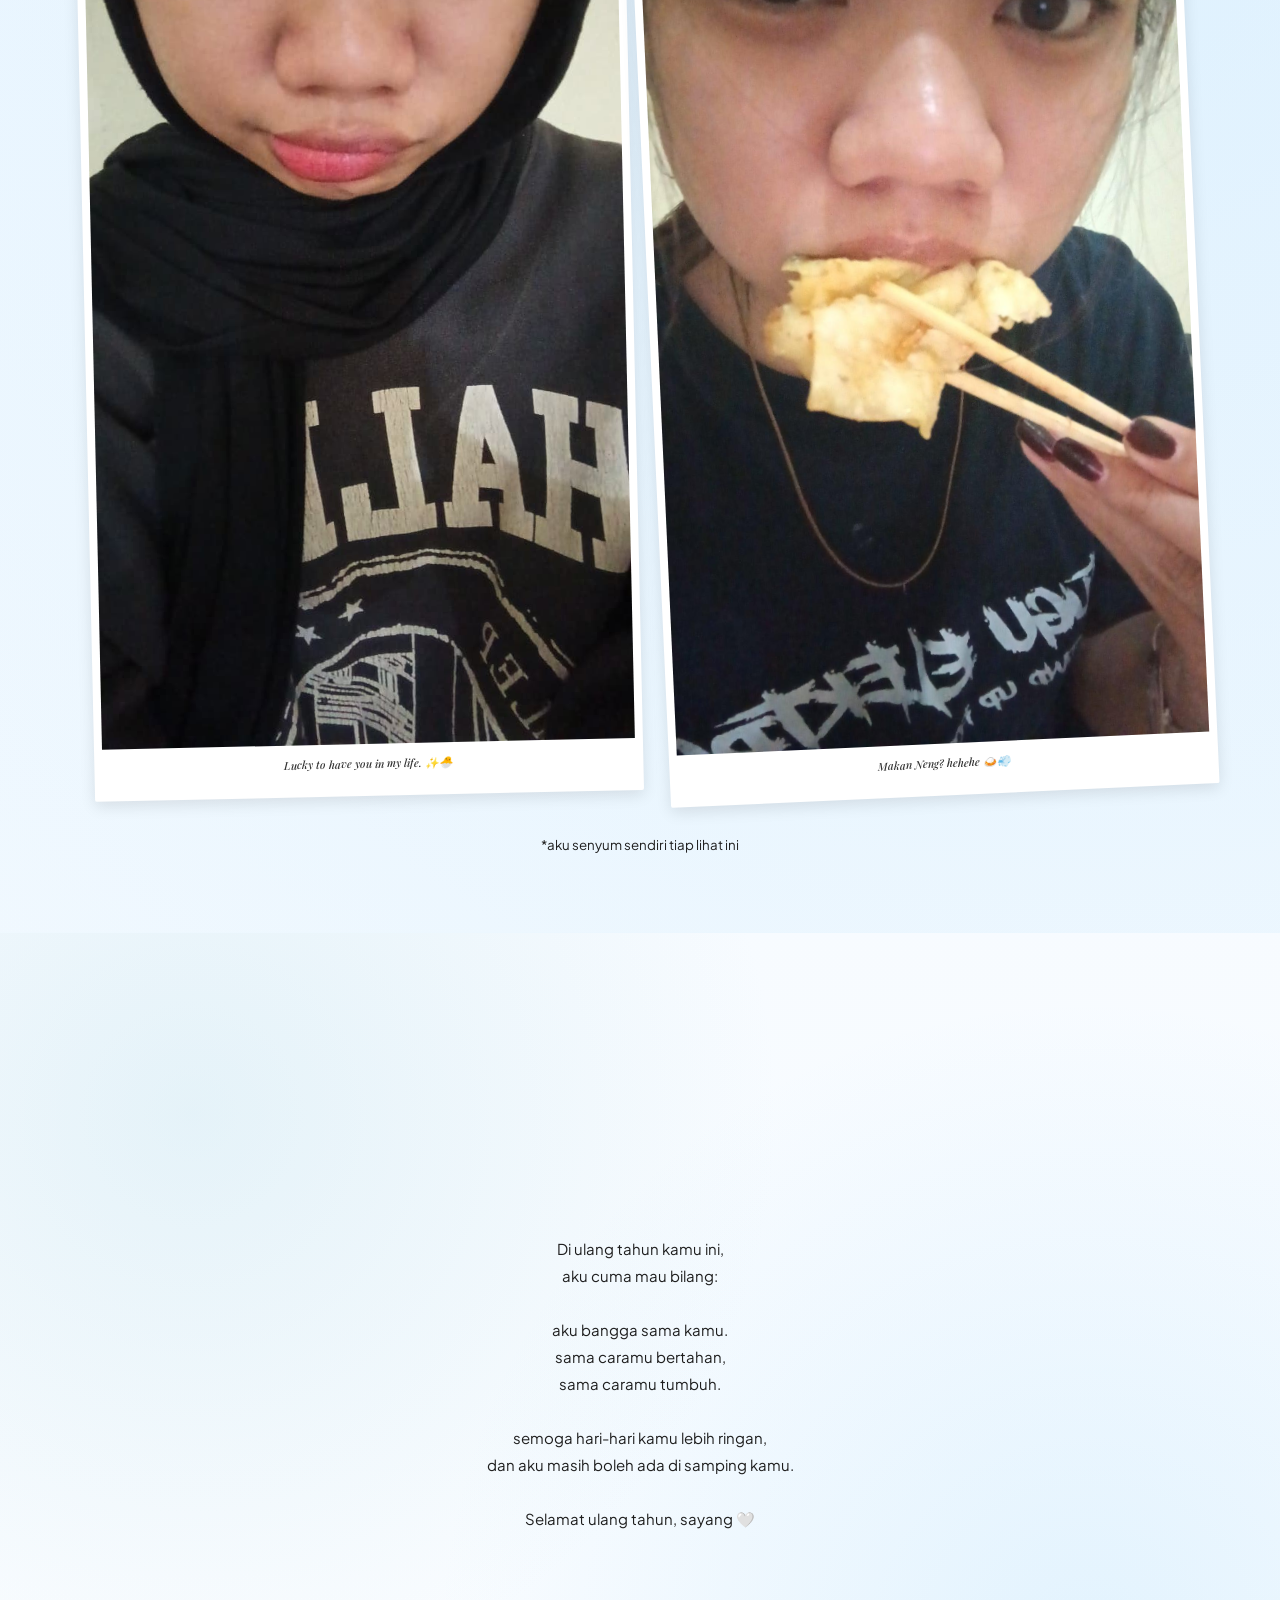
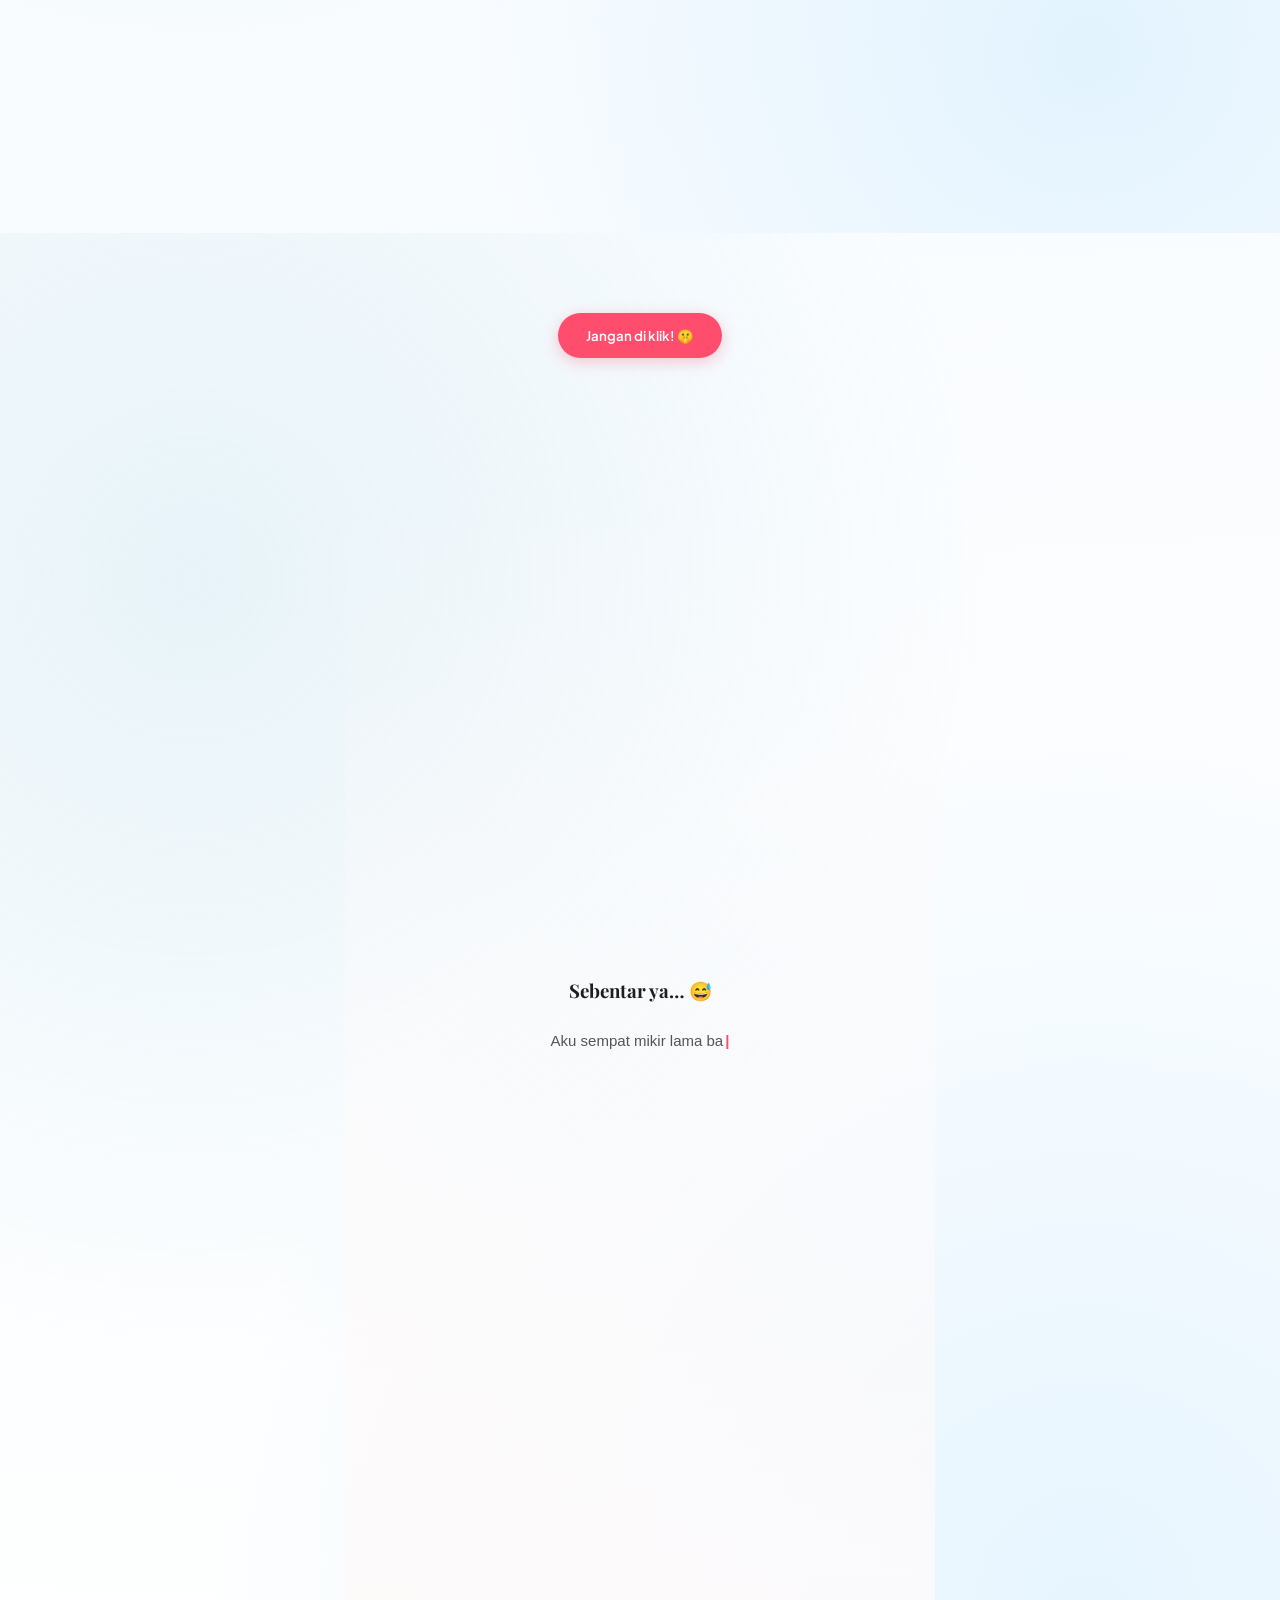
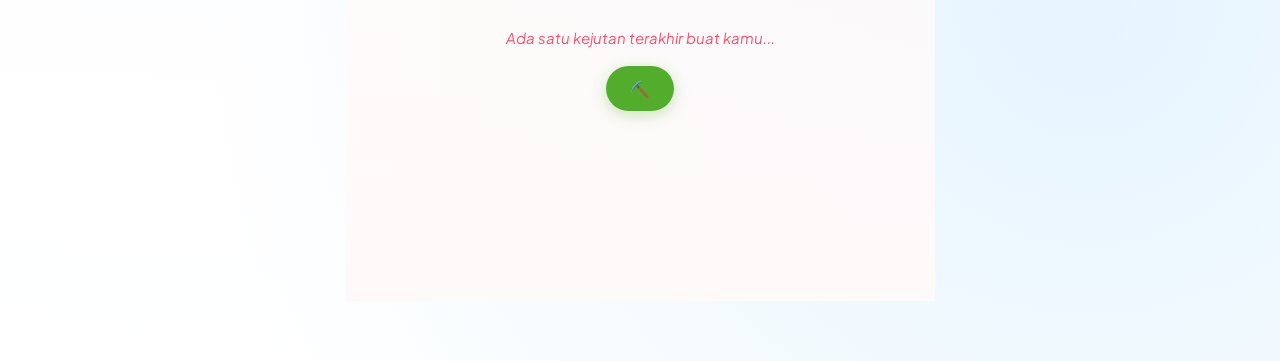
==== commit 42116700: "lagi" ====
--- a/index.html
+++ b/index.html
@@ -218,12 +218,12 @@
     <source src="assets/music/sempurna.mp3" type="audio/mpeg">
   </audio>
 
-<!-- <div style="text-align: center; padding: 40px 0; margin-top: 20px;">
+<div style="text-align: center; padding: 40px 0; margin-top: 20px;">
     <p style="font-family: 'Plus Jakarta Sans', sans-serif; color: #ff4d6d; font-style: italic;">Ada satu kejutan terakhir buat kamu...</p>
     <a href="minecraft.html" style="display: inline-block; margin-top: 15px; padding: 12px 24px; background: #52ad2d; color: white; text-decoration: none; border-radius: 30px; font-family: 'Plus Jakarta Sans', sans-serif; font-weight: bold; box-shadow: 0 4px 15px rgba(82, 173, 45, 0.3);">
         ⛏️
     </a>
-</div> -->
+</div>
 
   <script src="script.js"></script>
 </body>
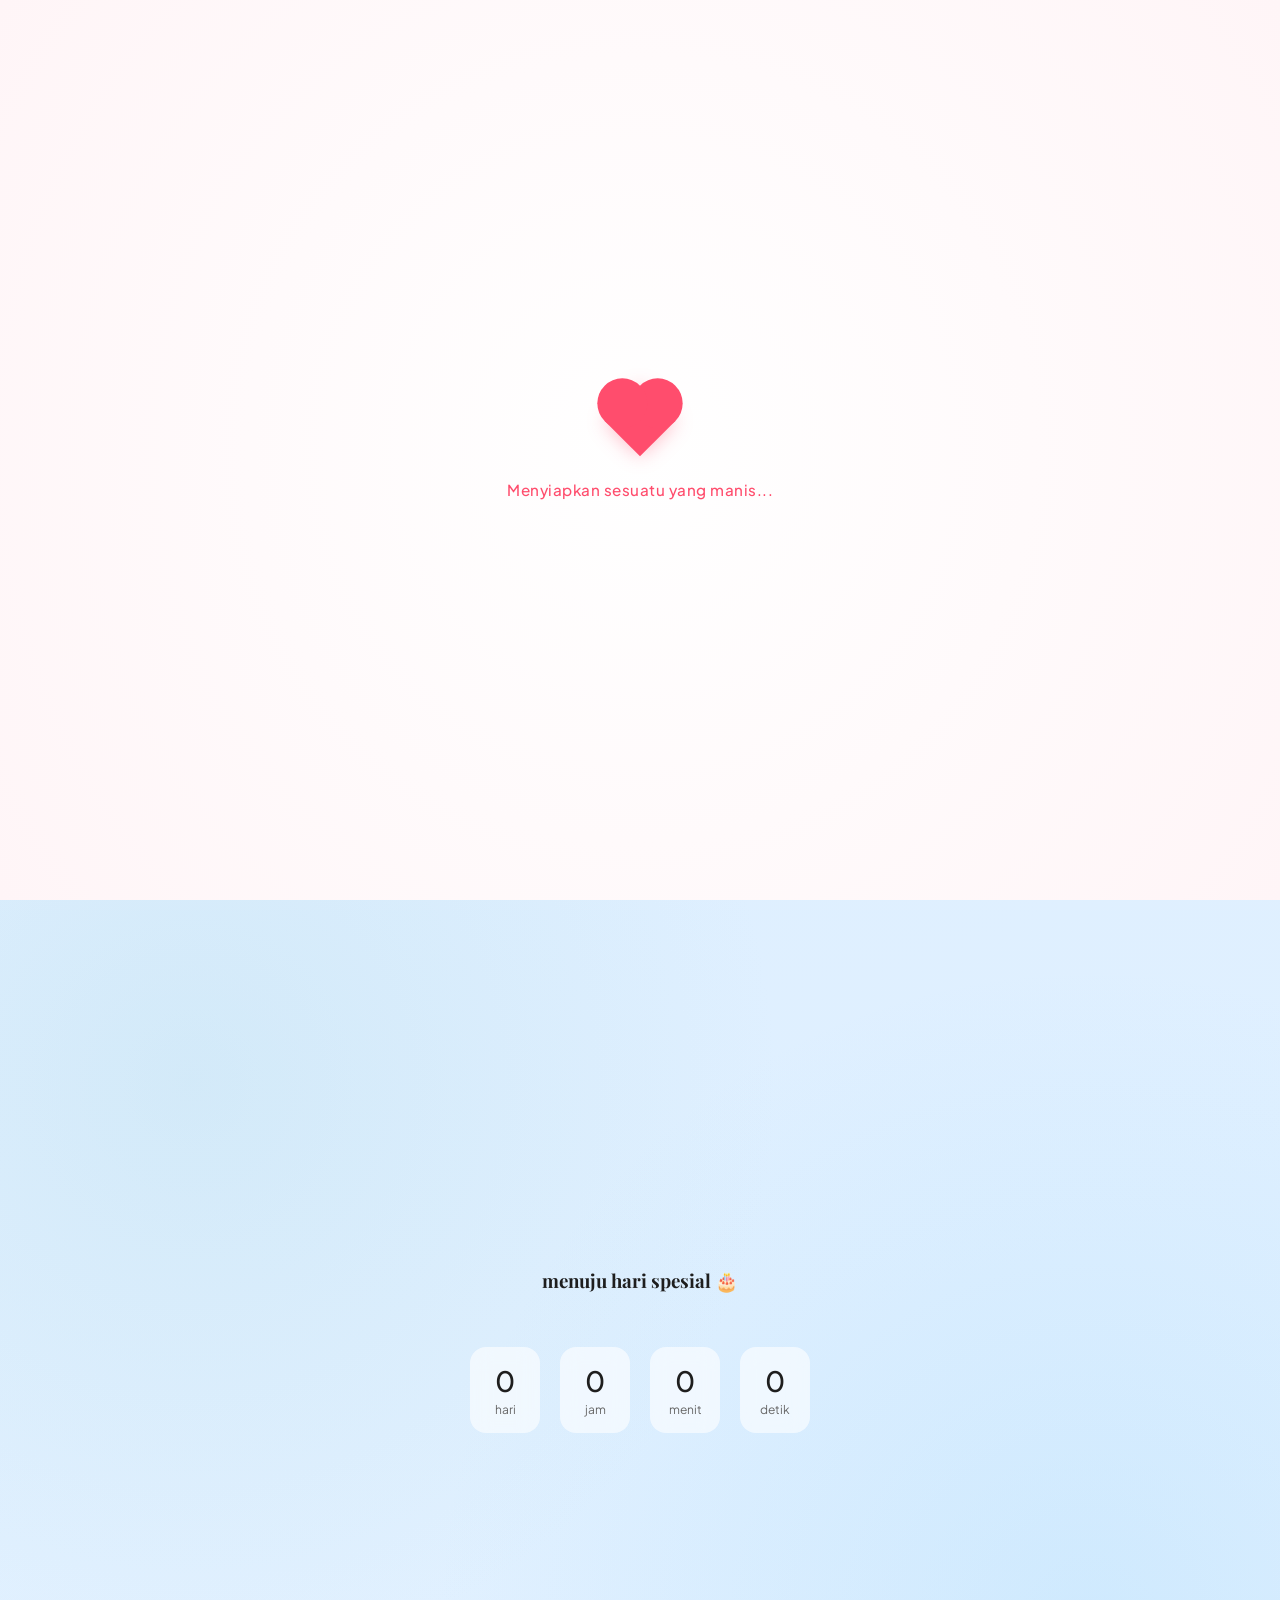
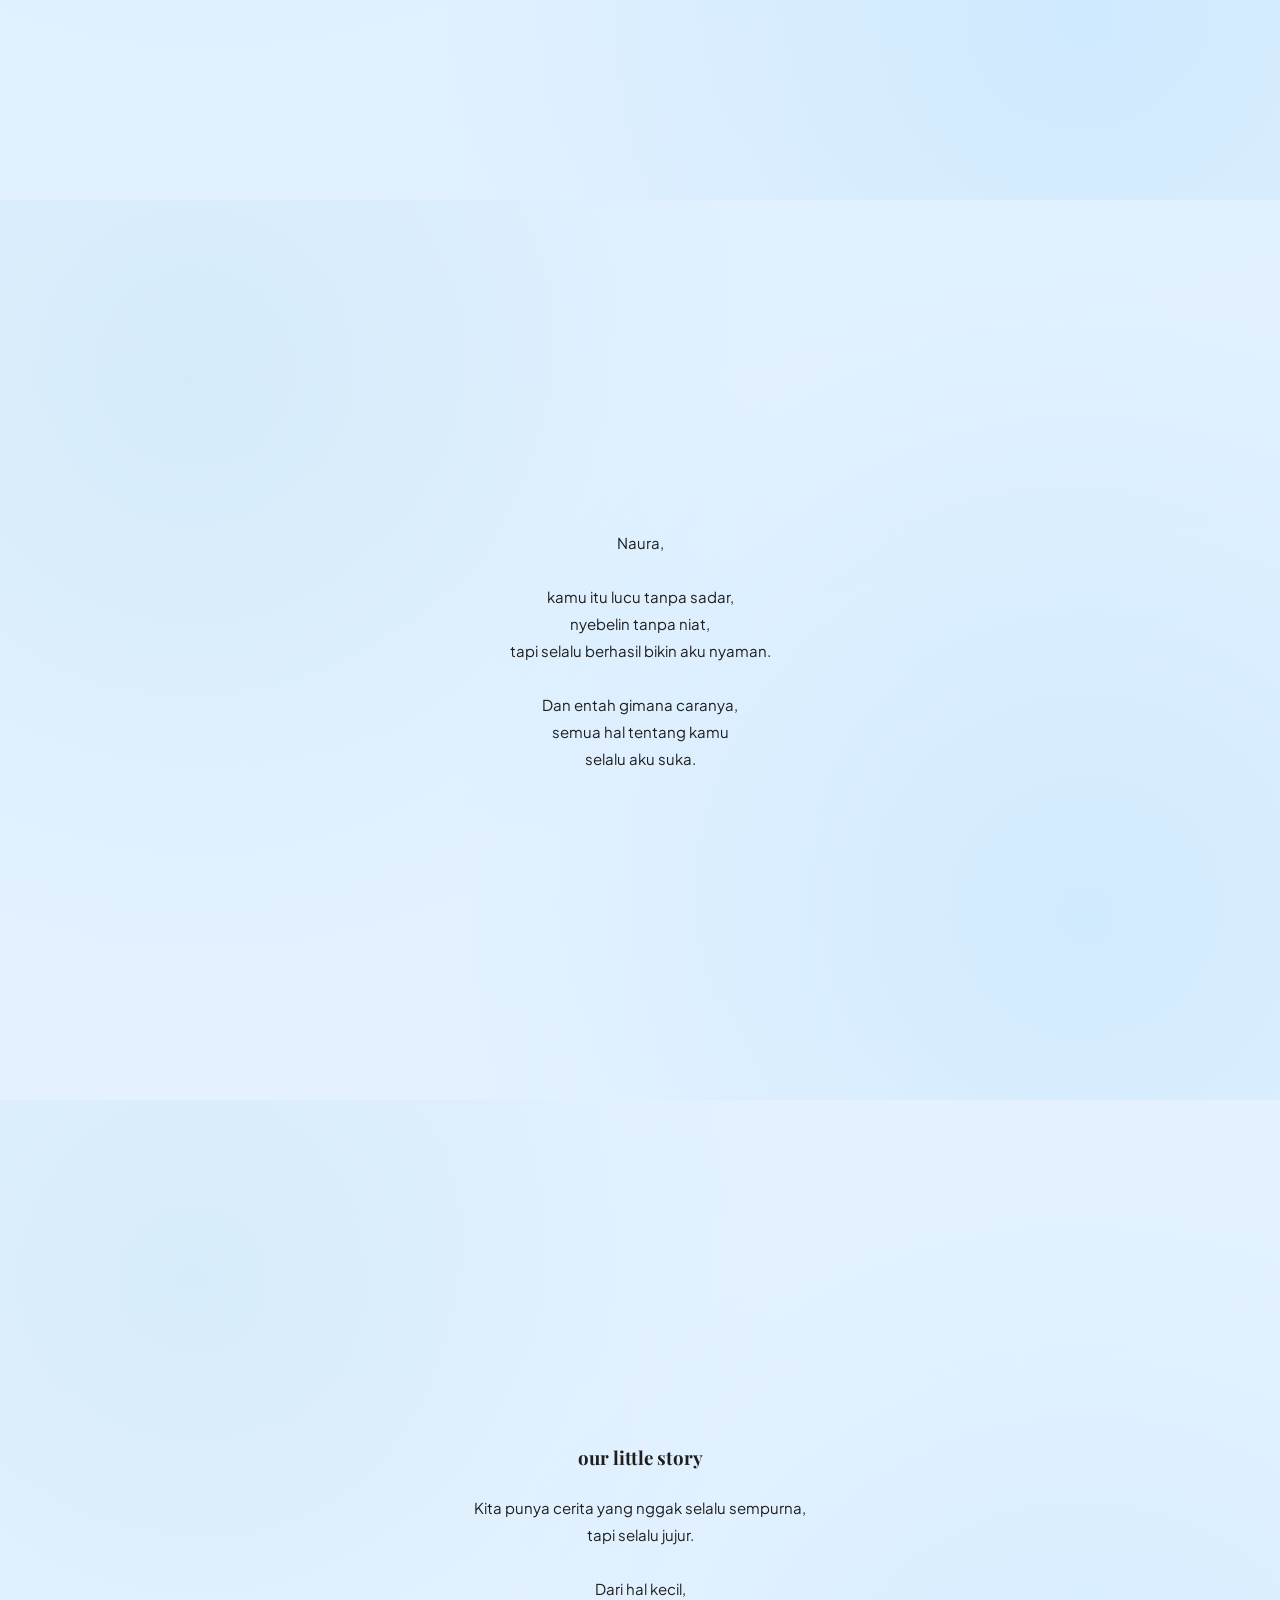
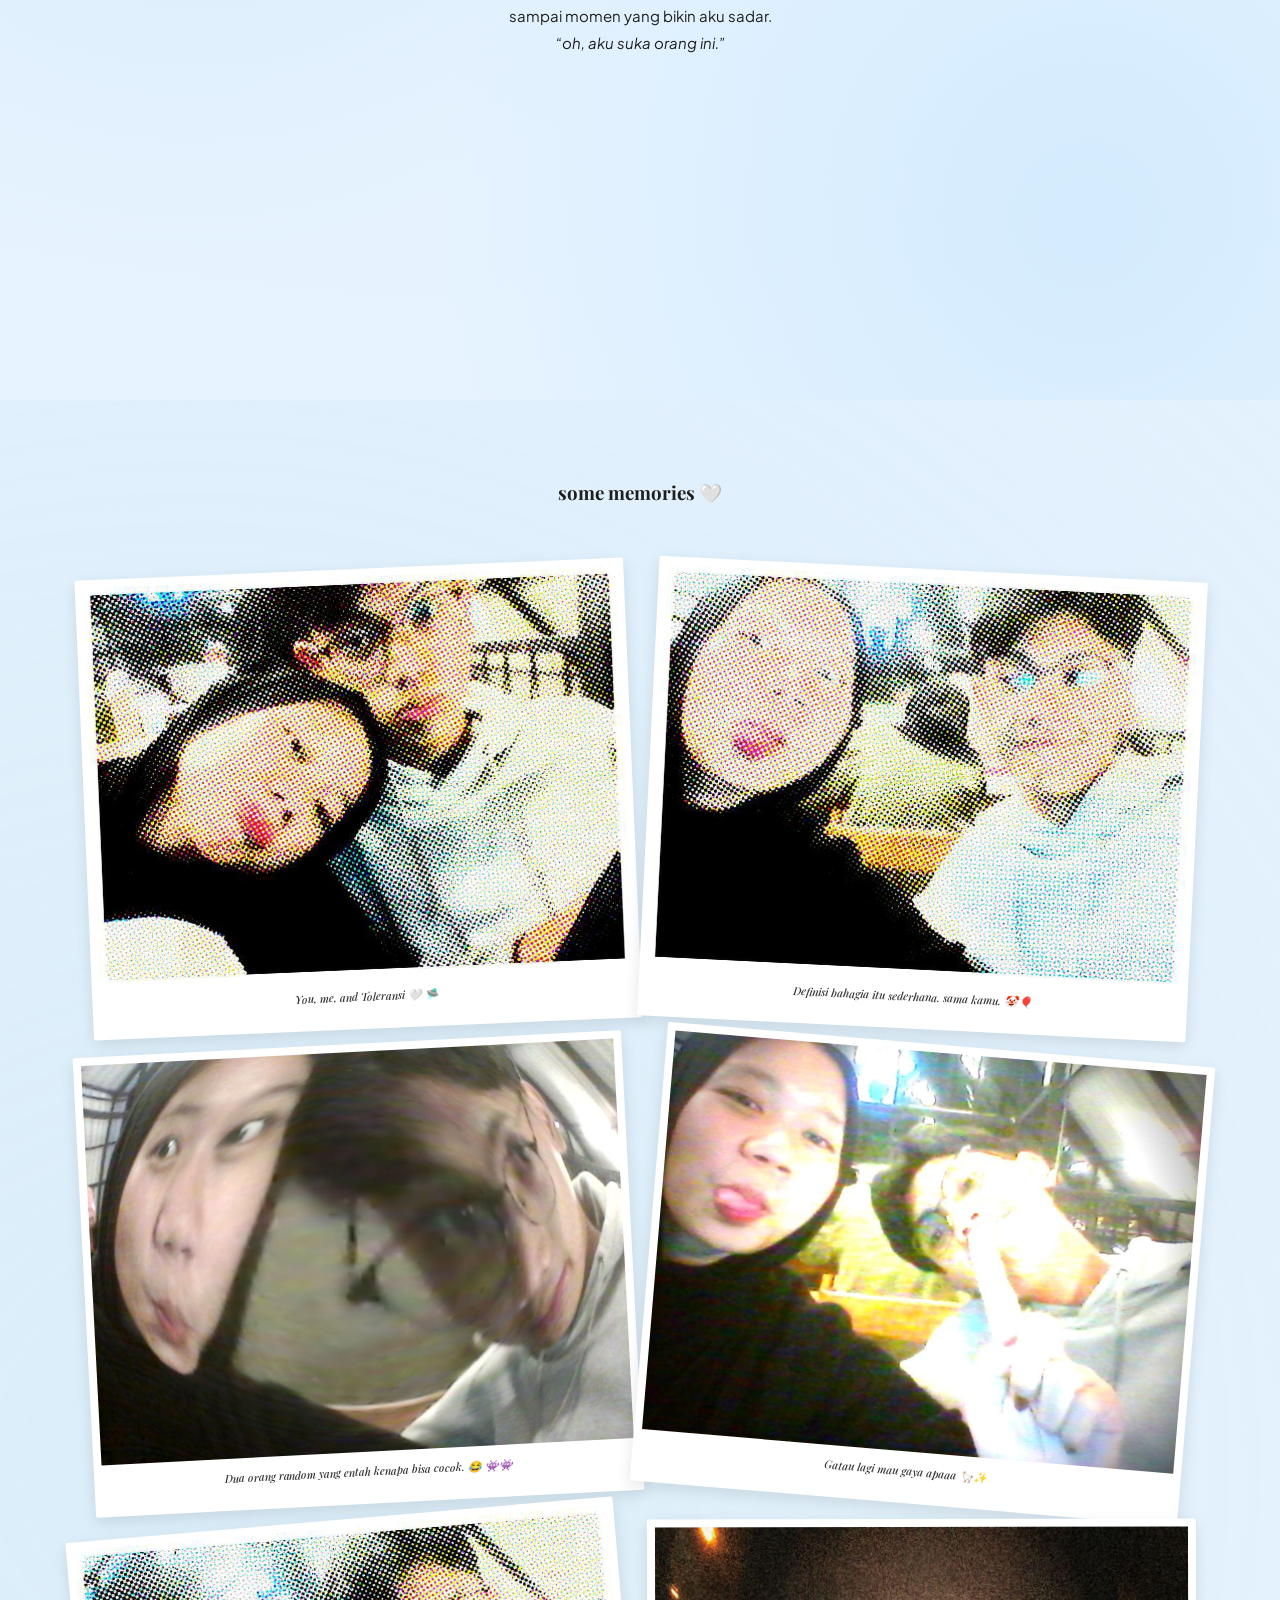
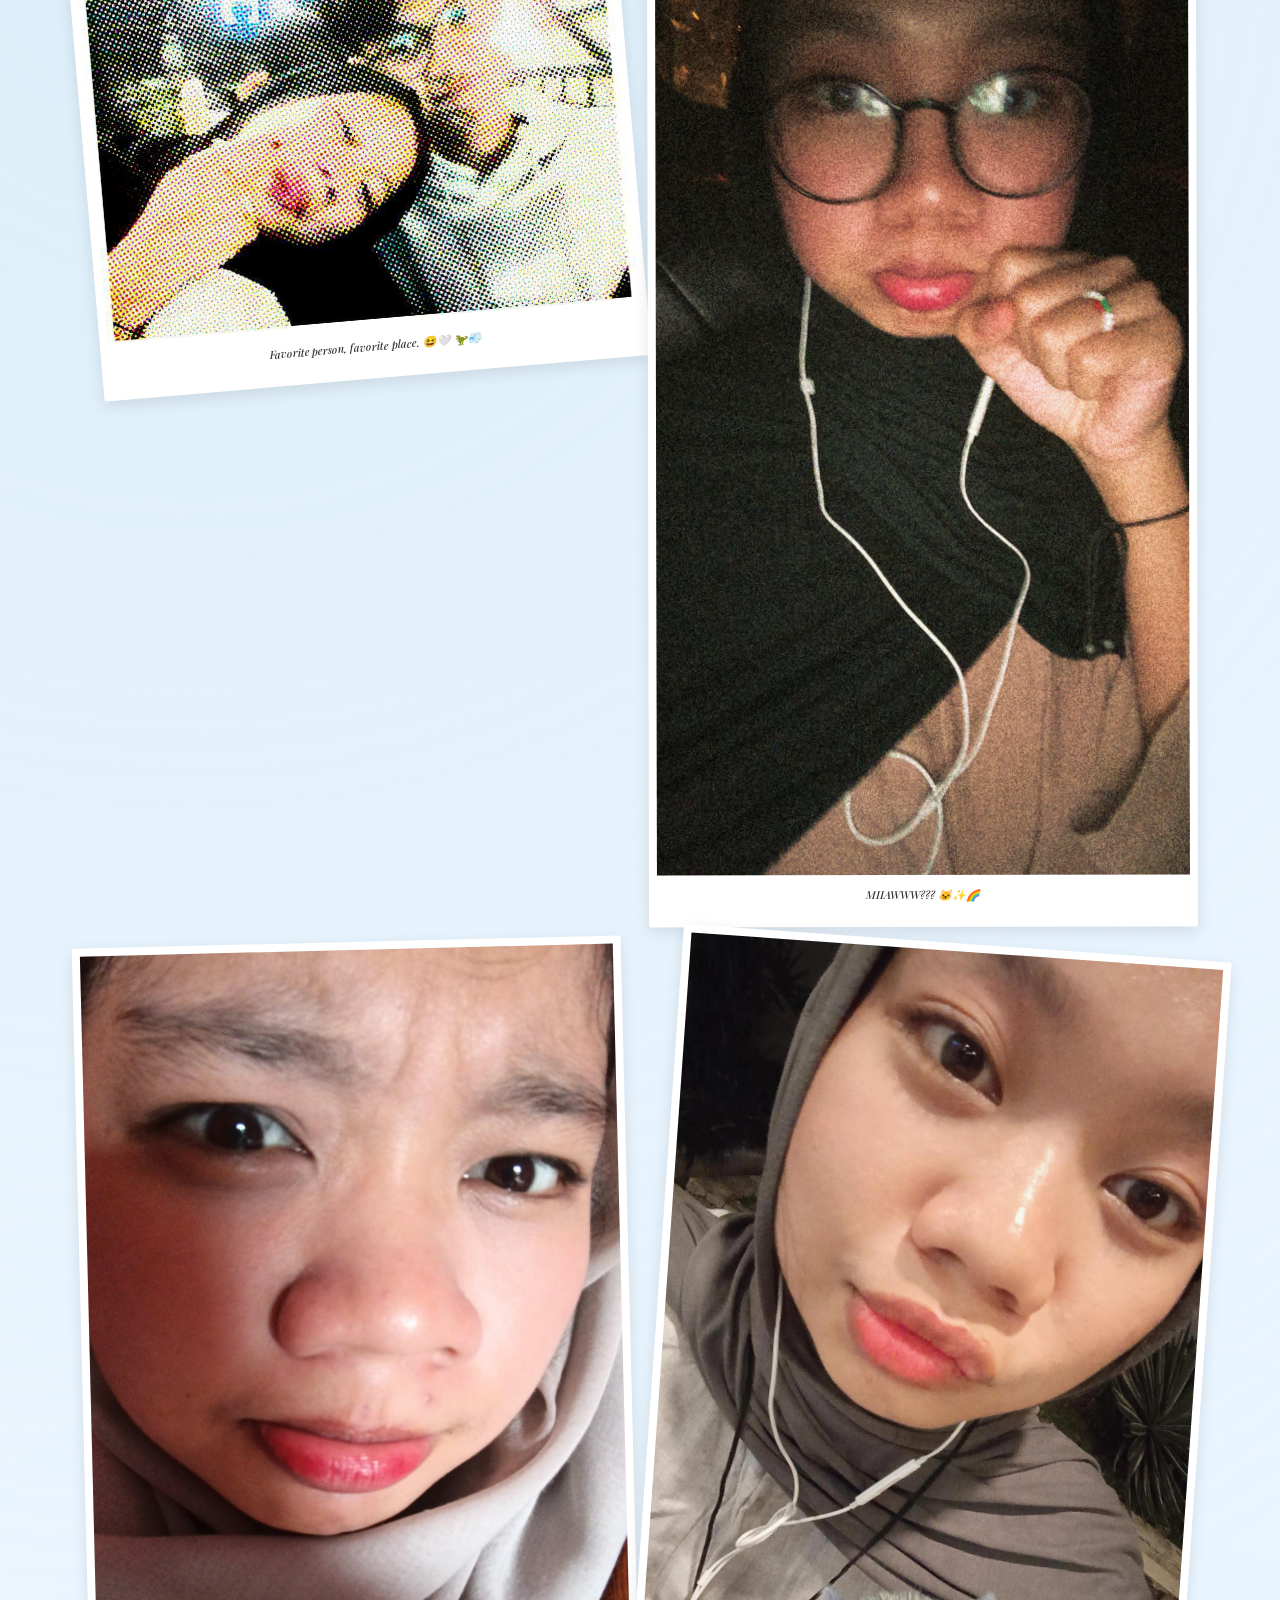
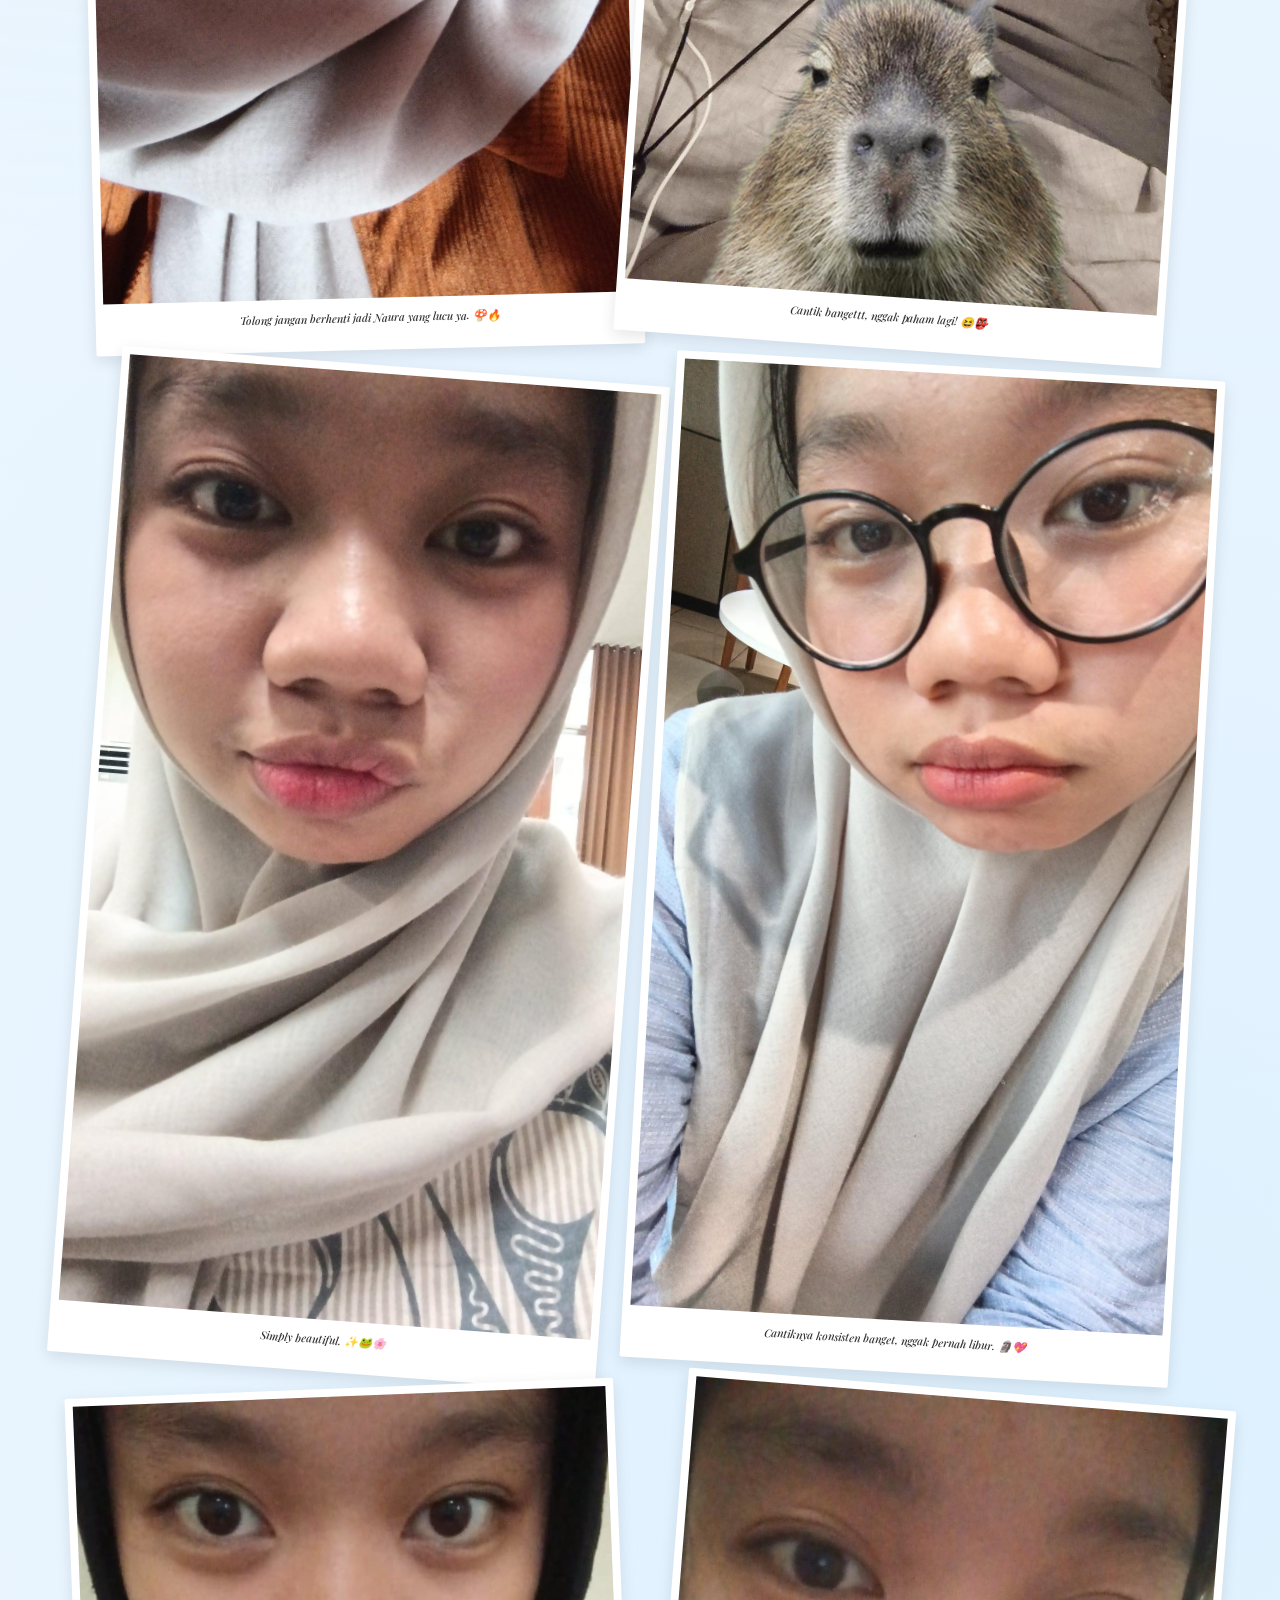
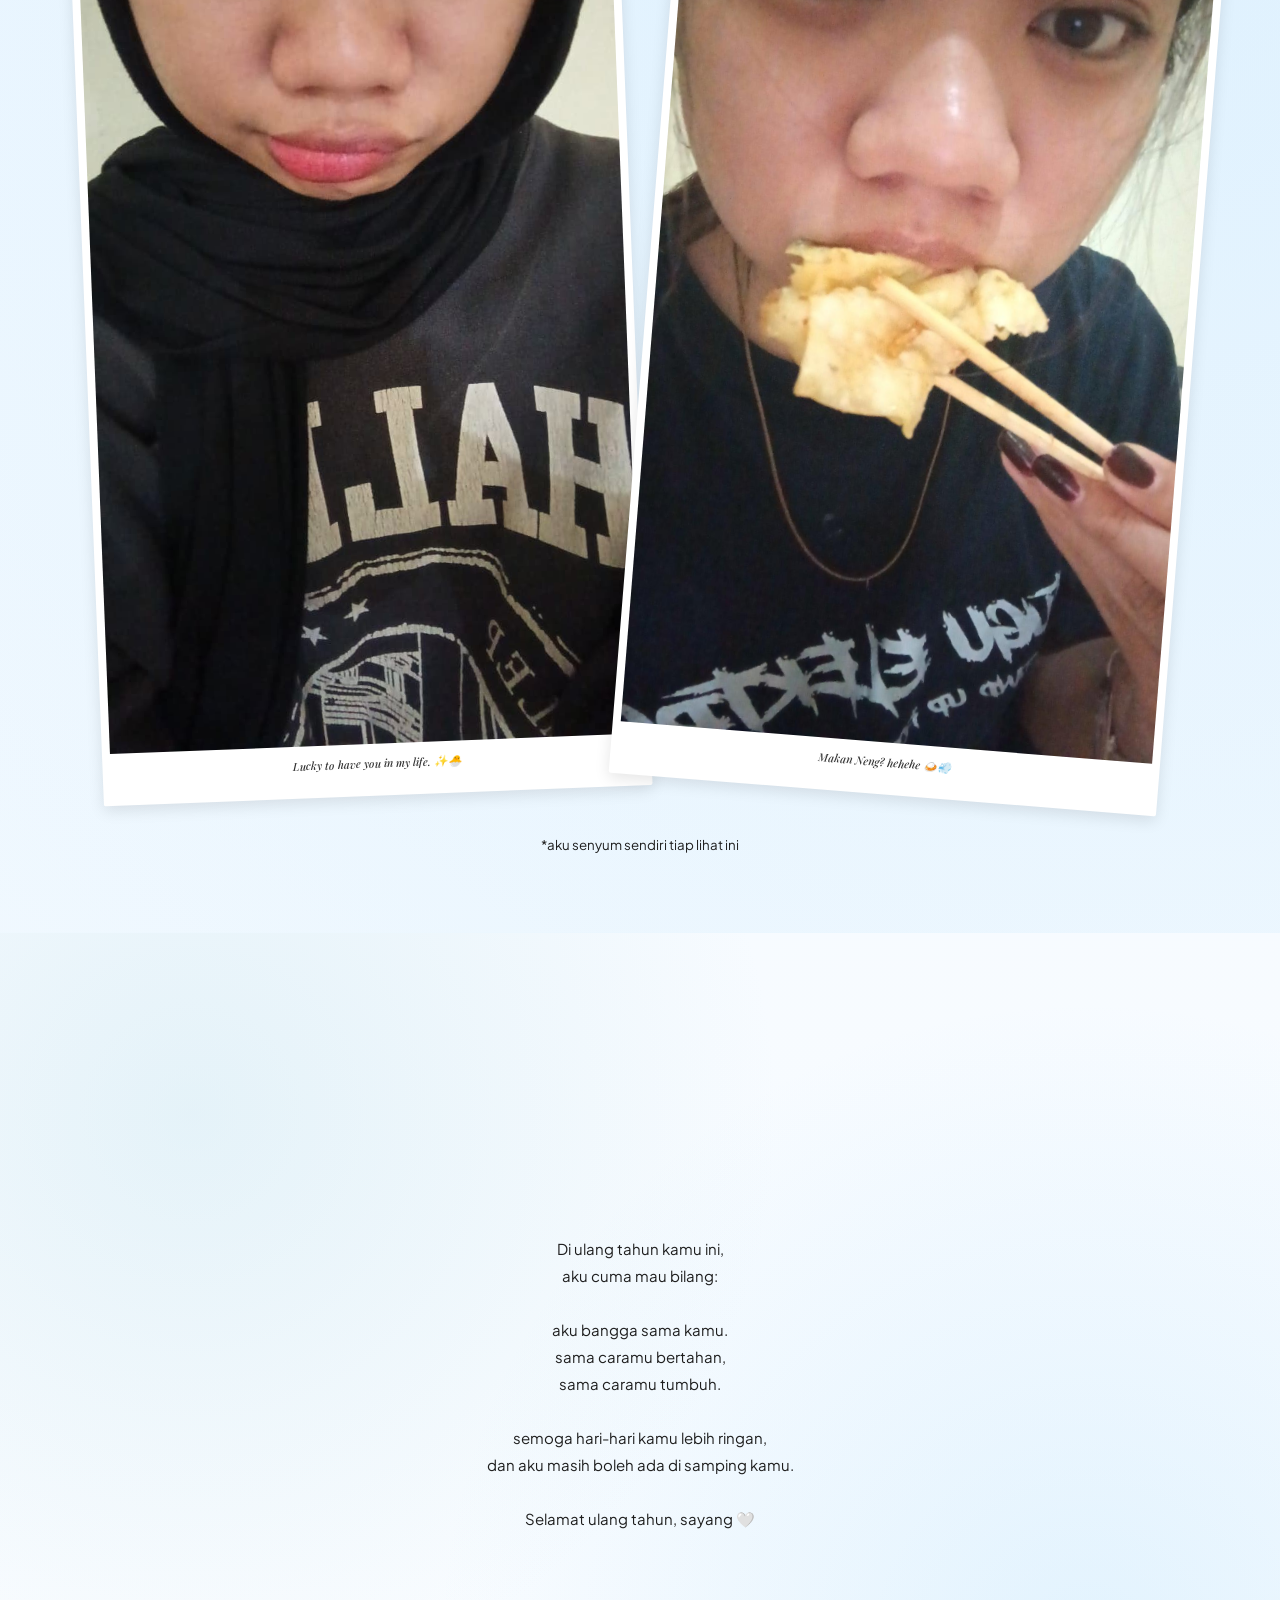
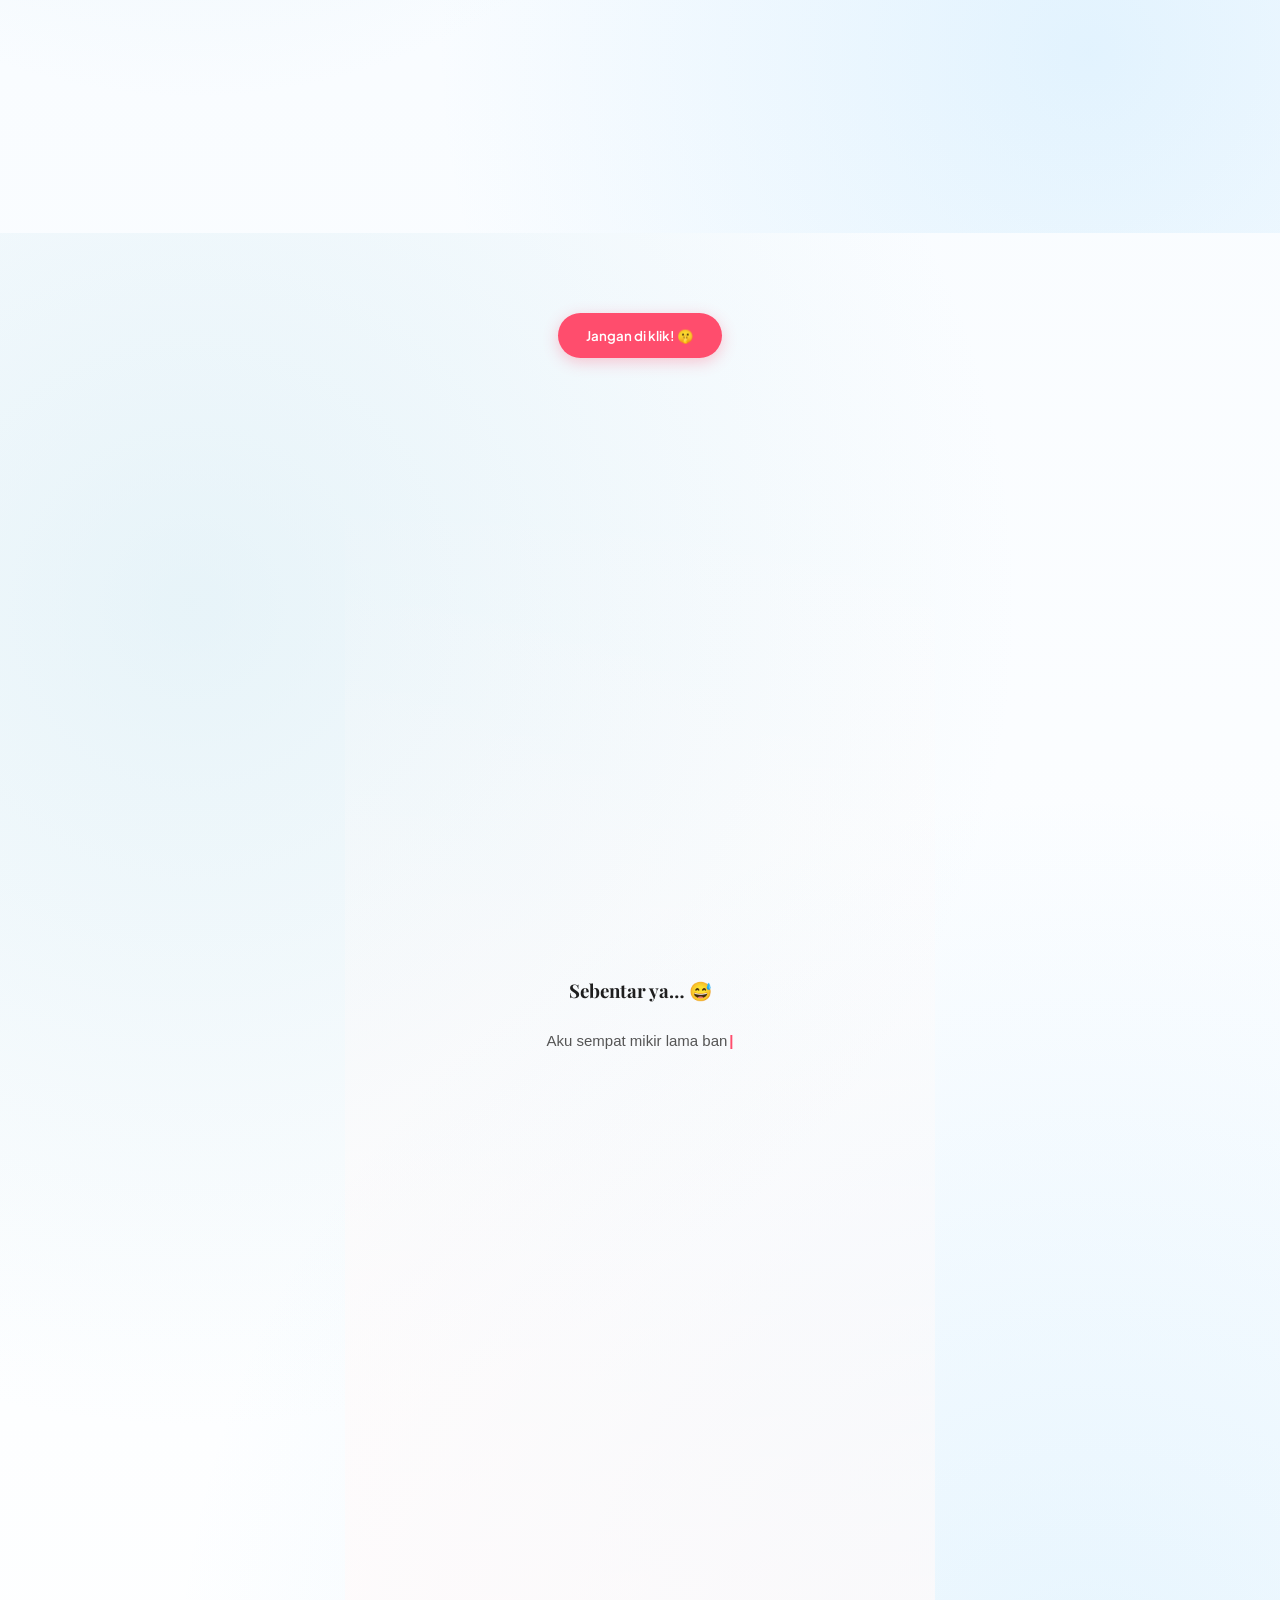
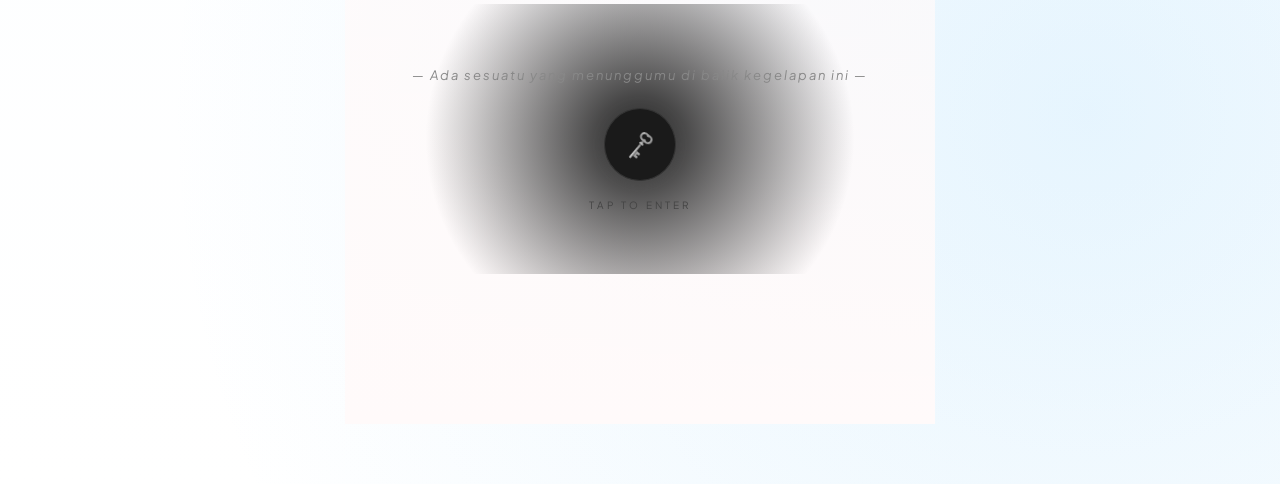
==== commit d1e0917e: "13012026" ====
--- a/index.html
+++ b/index.html
@@ -218,11 +218,31 @@
     <source src="assets/music/sempurna.mp3" type="audio/mpeg">
   </audio>
 
-<div style="text-align: center; padding: 40px 0; margin-top: 20px;">
-    <p style="font-family: 'Plus Jakarta Sans', sans-serif; color: #ff4d6d; font-style: italic;">Ada satu kejutan terakhir buat kamu...</p>
-    <a href="minecraft.html" style="display: inline-block; margin-top: 15px; padding: 12px 24px; background: #52ad2d; color: white; text-decoration: none; border-radius: 30px; font-family: 'Plus Jakarta Sans', sans-serif; font-weight: bold; box-shadow: 0 4px 15px rgba(82, 173, 45, 0.3);">
-        ⛏️
+<div style="text-align: center; padding: 60px 0; margin-top: 40px; background: radial-gradient(circle, rgba(26,26,26,1) 0%, rgba(0,0,0,0) 70%);">
+    <p style="font-family: 'Plus Jakarta Sans', sans-serif; color: #888; font-style: italic; letter-spacing: 2px; font-size: 13px; margin-bottom: 20px;">
+        — Ada sesuatu yang menunggumu di balik kegelapan ini —
+    </p>
+    
+    <a href="minecraft.html" class="mystery-portal" style="
+        display: inline-block; 
+        padding: 20px; 
+        background: #1a1a1a; 
+        color: #52ad2d; 
+        text-decoration: none; 
+        border-radius: 50%; 
+        border: 1px solid #333;
+        box-shadow: 0 0 20px rgba(82, 173, 45, 0.1);
+        transition: all 0.5s ease;
+        filter: grayscale(1);
+    " onmouseover="this.style.filter='grayscale(0)'; this.style.boxShadow='0 0 30px rgba(82, 173, 45, 0.6)'; this.style.borderColor='#52ad2d';" 
+       onmouseout="this.style.filter='grayscale(1)'; this.style.boxShadow='0 0 20px rgba(82, 173, 45, 0.1)'; this.style.borderColor='#333';">
+        
+        <span style="font-size: 24px; display: block; transform: rotate(-10deg);">🗝️</span>
     </a>
+    
+    <p style="font-family: 'Plus Jakarta Sans', sans-serif; color: #444; font-size: 10px; margin-top: 15px; text-transform: uppercase; letter-spacing: 3px;">
+        Tap to Enter
+    </p>
 </div>
 
   <script src="script.js"></script>
